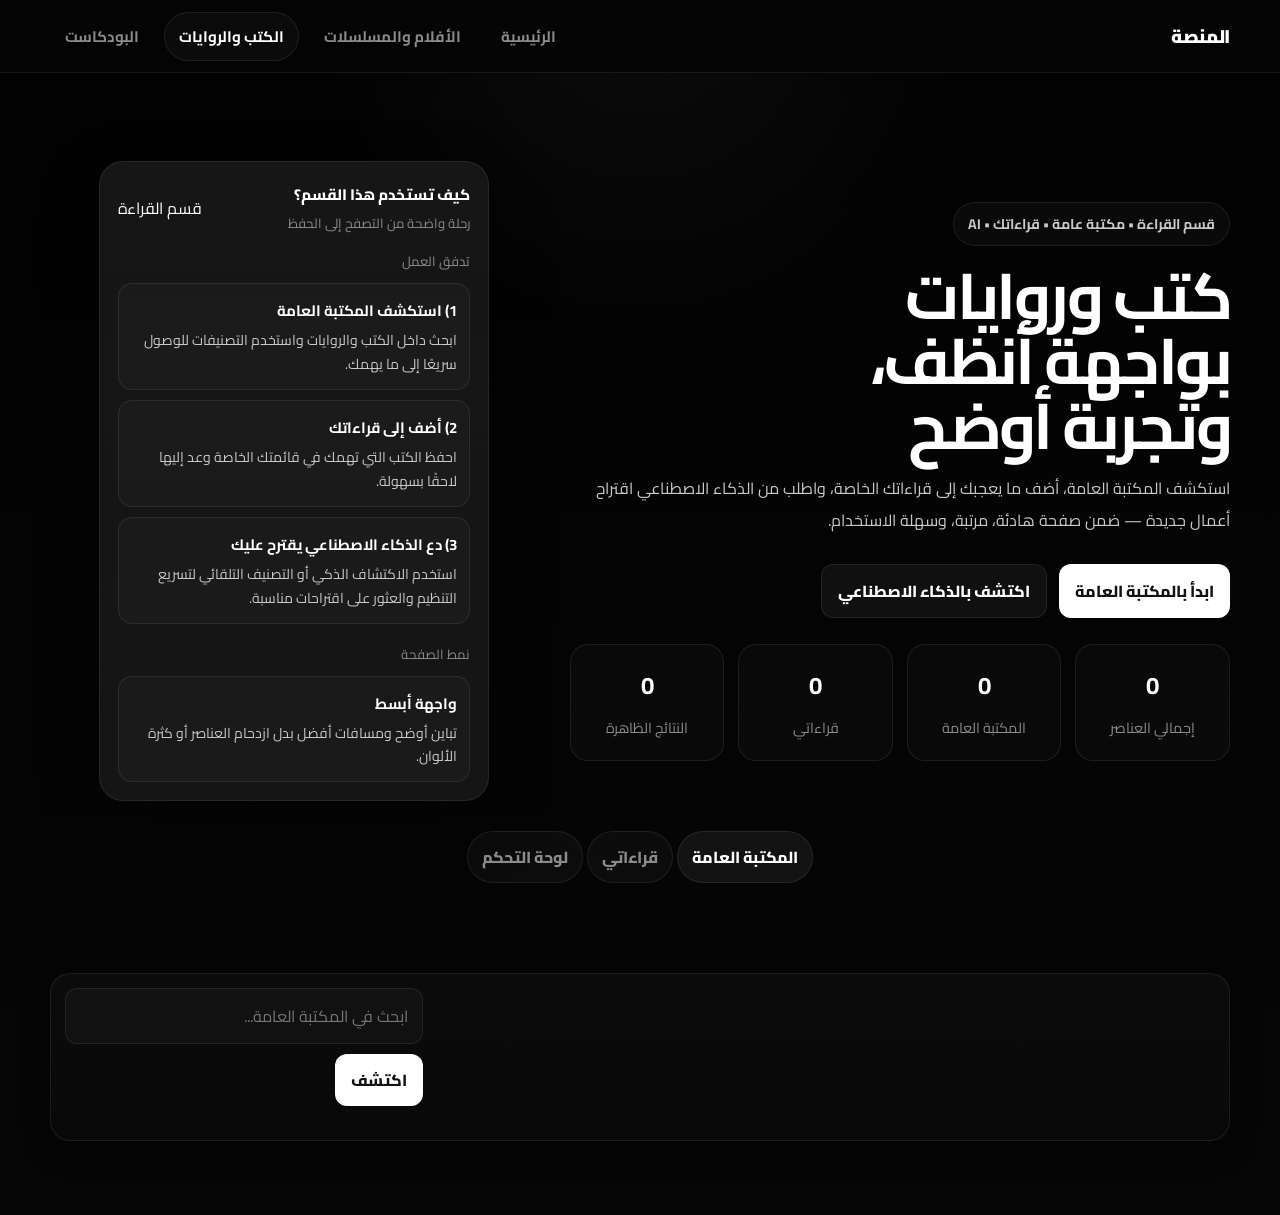
==== books.html @ 17400b4b "Update print statement from 'Hello' to 'Goodbye'" ====
<!DOCTYPE html>
<html lang="ar" dir="rtl">
<head>
  <meta charset="UTF-8" />
  <meta name="viewport" content="width=device-width, initial-scale=1.0" />

  <link rel="preconnect" href="https://fonts.googleapis.com" />
  <link rel="preconnect" href="https://fonts.gstatic.com" crossorigin />
  <link
    href="https://fonts.googleapis.com/css2?family=Cairo:wght@300;400;600;700;800;900&family=Tajawal:wght@300;400;500;700;800&display=swap"
    rel="stylesheet"
  />
  <link rel="stylesheet" href="assets/css/style.css" />

  <title>الكتب والروايات | المنصة</title>

  <style>
    .page-hero {
      padding-bottom: 34px;
    }

    .page-hero .preview-panel {
      min-height: 500px;
    }

    .preview-section-title {
      font-size: 0.82rem;
      color: var(--text-3);
      margin-bottom: 10px;
    }

    .preview-list {
      display: grid;
      gap: 10px;
    }

    .preview-item {
      border: 1px solid var(--border);
      border-radius: 14px;
      background: rgba(255,255,255,0.025);
      padding: 12px;
    }

    .preview-item strong {
      display: block;
      font-size: 0.94rem;
      margin-bottom: 4px;
    }

    .preview-item p {
      margin: 0;
      color: var(--text-2);
      line-height: 1.7;
      font-size: 0.88rem;
    }

    .tabs-wrap {
      display: flex;
      justify-content: center;
      margin-top: 30px;
    }

    .section-block {
      display: none;
    }

    .section-block.active {
      display: block;
    }

    .toolbar-shell {
      position: sticky;
      top: 86px;
      z-index: 40;
      margin-bottom: 18px;
    }

    .toolbar-card {
      padding: 14px;
    }

    .search-box {
      min-width: 260px;
      max-width: 360px;
    }

    .media-grid {
      display: grid;
      grid-template-columns: repeat(auto-fit, minmax(280px, 1fr));
      gap: 18px;
    }

    .book-card {
      border: 1px solid var(--border);
      border-radius: 22px;
      overflow: hidden;
      background: linear-gradient(180deg, rgba(255,255,255,.03), rgba(255,255,255,.015));
      box-shadow: var(--shadow-md);
      transition: 0.18s ease;
    }

    .book-card:hover {
      transform: translateY(-2px);
      border-color: rgba(255,255,255,0.12);
    }

    .book-cover {
      height: 260px;
      background: linear-gradient(180deg, #101010 0%, #181818 100%);
      position: relative;
      overflow: hidden;
    }

    .book-cover img {
      width: 100%;
      height: 100%;
      object-fit: cover;
      display: block;
    }

    .book-cover-fallback {
      position: absolute;
      inset: 0;
      display: none;
      align-items: center;
      justify-content: center;
      font-size: 2.8rem;
      color: var(--text-3);
      background:
        radial-gradient(circle at 30% 20%, rgba(255,255,255,0.06), transparent 24%),
        linear-gradient(180deg, #101010 0%, #151515 100%);
    }

    .book-body {
      padding: 16px;
    }

    .book-title {
      font-size: 1.08rem;
      font-weight: 800;
      margin-bottom: 6px;
      line-height: 1.45;
    }

    .book-author {
      color: var(--text-2);
      font-size: 0.92rem;
      margin-bottom: 8px;
    }

    .book-sub {
      color: var(--text-3);
      font-size: 0.9rem;
      margin-bottom: 10px;
      line-height: 1.8;
    }

    .book-desc {
      color: var(--text-2);
      line-height: 1.85;
      font-size: 0.94rem;
      min-height: 80px;
    }

    .score-row {
      margin-top: 12px;
    }

    .score-bar {
      height: 6px;
      border-radius: 999px;
      background: rgba(255,255,255,0.06);
      overflow: hidden;
    }

    .score-bar > span {
      display: block;
      height: 100%;
      background: linear-gradient(90deg, #bcbcbc, #ffffff);
    }

    .card-actions {
      display: flex;
      gap: 8px;
      flex-wrap: wrap;
      margin-top: 14px;
    }

    .small-btn {
      border: 1px solid var(--border);
      background: rgba(255,255,255,0.03);
      color: var(--text);
      border-radius: 10px;
      padding: 8px 10px;
      font: inherit;
      font-size: 0.9rem;
      cursor: pointer;
      transition: 0.16s ease;
    }

    .small-btn:hover {
      transform: translateY(-1px);
      background: rgba(255,255,255,0.05);
    }

    .small-btn.primary {
      background: #ffffff;
      color: #111111;
      border: none;
    }

    .small-btn.danger {
      color: #ffd1d1;
      background: rgba(255,255,255,0.03);
    }

    .stats-grid {
      display: grid;
      grid-template-columns: repeat(auto-fit, minmax(150px, 1fr));
      gap: 14px;
      margin-top: 26px;
    }

    .stats-box {
      border: 1px solid var(--border);
      border-radius: 18px;
      background: rgba(255,255,255,0.025);
      padding: 18px;
      text-align: center;
    }

    .stats-box strong {
      display: block;
      font-size: 1.5rem;
      margin-bottom: 4px;
    }

    .stats-box span {
      color: var(--text-3);
      font-size: 0.9rem;
    }

    .dashboard-grid {
      display: grid;
      gap: 18px;
    }

    .dashboard-top {
      display: flex;
      align-items: center;
      justify-content: space-between;
      gap: 14px;
      flex-wrap: wrap;
    }

    .mini-stats {
      display: flex;
      gap: 10px;
      flex-wrap: wrap;
    }

    .mini-stat {
      padding: 10px 12px;
      border: 1px solid var(--border);
      border-radius: 12px;
      background: rgba(255,255,255,0.025);
      color: var(--text-2);
      font-size: 0.9rem;
    }

    .mini-stat strong {
      color: var(--text);
    }

    .pw-panel {
      max-width: 460px;
      margin-inline: auto;
    }

    .table-wrap {
      overflow: auto;
    }

    .data-table {
      width: 100%;
      border-collapse: collapse;
    }

    .data-table th,
    .data-table td {
      border-bottom: 1px solid var(--border);
      padding: 12px 10px;
      text-align: right;
      vertical-align: top;
    }

    .data-table th {
      color: var(--text-3);
      font-size: 0.92rem;
      font-weight: 700;
    }

    .data-table td {
      color: var(--text);
      font-size: 0.95rem;
    }

    .helper-note {
      color: var(--text-3);
      font-size: 0.92rem;
    }

    .empty-state {
      padding: 32px;
      border: 1px dashed var(--border);
      border-radius: 20px;
      text-align: center;
      color: var(--text-3);
      background: rgba(255,255,255,0.02);
    }

    .modal-backdrop {
      position: fixed;
      inset: 0;
      display: none;
      align-items: center;
      justify-content: center;
      padding: 18px;
      background: rgba(0,0,0,0.72);
      z-index: 2000;
    }

    .modal-backdrop.open {
      display: flex;
    }

    .modal {
      width: min(860px, 100%);
      max-height: calc(100vh - 36px);
      overflow: auto;
      border: 1px solid var(--border);
      border-radius: 24px;
      background: #0b0b0b;
      box-shadow: var(--shadow-lg);
    }

    .modal-head,
    .modal-foot {
      padding: 18px;
      border-bottom: 1px solid var(--border);
      display: flex;
      align-items: center;
      justify-content: space-between;
      gap: 12px;
    }

    .modal-foot {
      border-top: 1px solid var(--border);
      border-bottom: none;
      justify-content: flex-end;
    }

    .modal-body {
      padding: 18px;
    }

    .close-btn {
      border: none;
      background: transparent;
      color: var(--text-2);
      font-size: 1.2rem;
      cursor: pointer;
    }

    .form-grid-2 {
      display: grid;
      grid-template-columns: 1fr 1fr;
      gap: 12px;
    }

    .discover-results {
      display: grid;
      gap: 12px;
      margin-top: 18px;
    }

    .discover-card {
      border: 1px solid var(--border);
      border-radius: 18px;
      padding: 14px;
      background: rgba(255,255,255,0.025);
    }

    @media (max-width: 980px) {
      .page-hero .preview-panel {
        min-height: auto;
      }
    }

    @media (max-width: 760px) {
      .toolbar-shell {
        position: static;
      }

      .search-box {
        min-width: 100%;
        max-width: none;
      }

      .form-grid-2 {
        grid-template-columns: 1fr;
      }
    }
  </style>
</head>
<body class="page-shell">
  <header class="nav">
    <div class="container nav-inner">
      <a class="brand" href="index.html">المنصة</a>

      <nav class="nav-links">
        <a class="nav-link" href="index.html">الرئيسية</a>
        <a class="nav-link" href="movies.html">الأفلام والمسلسلات</a>
        <a class="nav-link active" href="books.html">الكتب والروايات</a>
        <a class="nav-link" href="podcasts.html">البودكاست</a>
      </nav>
    </div>
  </header>

  <main>
    <!-- HERO -->
    <section class="hero page-hero container">
      <div class="hero-grid">
        <div class="hero-copy">
          <span class="hero-badge">قسم القراءة • مكتبة عامة • قراءاتك • AI</span>
          <h1>كتب وروايات<br />بواجهة أنظف،<br />وتجربة أوضح</h1>
          <p>
            استكشف المكتبة العامة، أضف ما يعجبك إلى قراءاتك الخاصة، واطلب من الذكاء الاصطناعي
            اقتراح أعمال جديدة — ضمن صفحة هادئة، مرتبة، وسهلة الاستخدام.
          </p>

          <div class="hero-actions">
            <button class="btn btn-primary" id="hero-go-public" type="button">ابدأ بالمكتبة العامة</button>
            <button class="btn btn-secondary" id="hero-open-discover" type="button">اكتشف بالذكاء الاصطناعي</button>
          </div>

          <div class="stats-grid">
            <div class="stats-box">
              <strong id="stat-total">0</strong>
              <span>إجمالي العناصر</span>
            </div>
            <div class="stats-box">
              <strong id="stat-public">0</strong>
              <span>المكتبة العامة</span>
            </div>
            <div class="stats-box">
              <strong id="stat-private">0</strong>
              <span>قراءاتي</span>
            </div>
            <div class="stats-box">
              <strong id="stat-visible">0</strong>
              <span>النتائج الظاهرة</span>
            </div>
          </div>
        </div>

        <div class="hero-side">
          <div class="preview-panel">
            <div class="preview-top">
              <div>
                <div class="preview-title">كيف تستخدم هذا القسم؟</div>
                <div class="preview-sub">رحلة واضحة من التصفح إلى الحفظ</div>
              </div>
              <span class="preview-tag">قسم القراءة</span>
            </div>

            <div class="preview-section-title">تدفق العمل</div>
            <div class="preview-list">
              <div class="preview-item">
                <strong>1) استكشف المكتبة العامة</strong>
                <p>ابحث داخل الكتب والروايات واستخدم التصنيفات للوصول سريعًا إلى ما يهمك.</p>
              </div>

              <div class="preview-item">
                <strong>2) أضف إلى قراءاتك</strong>
                <p>احفظ الكتب التي تهمك في قائمتك الخاصة وعد إليها لاحقًا بسهولة.</p>
              </div>

              <div class="preview-item">
                <strong>3) دع الذكاء الاصطناعي يقترح عليك</strong>
                <p>استخدم الاكتشاف الذكي أو التصنيف التلقائي لتسريع التنظيم والعثور على اقتراحات مناسبة.</p>
              </div>
            </div>

            <div class="preview-section-title" style="margin-top:18px;">نمط الصفحة</div>
            <div class="preview-list">
              <div class="preview-item">
                <strong>واجهة أبسط</strong>
                <p>تباين أوضح ومسافات أفضل بدل ازدحام العناصر أو كثرة الألوان.</p>
              </div>
            </div>
          </div>
        </div>
      </div>

      <div class="tabs-wrap">
        <div class="tabs">
          <button class="tab-btn active" data-view="public">المكتبة العامة</button>
          <button class="tab-btn" data-view="private">قراءاتي</button>
          <button class="tab-btn" data-view="dashboard">لوحة التحكم</button>
        </div>
      </div>
    </section>

    <!-- PUBLIC -->
    <section id="view-public" class="section-block active section-sm container">
      <div class="toolbar-shell">
        <div class="panel toolbar-card">
          <div class="toolbar">
            <div class="toolbar-group filters" id="public-filters"></div>

            <div class="toolbar-group">
              <input id="public-search" class="input search-box" placeholder="ابحث في المكتبة العامة..." />
              <button id="public-discover-btn" class="btn btn-primary" type="button">اكتشف</button>
            </div>
          </div>
        </div>
      </div>

      <div id="public-grid" class="media-grid"></div>
      <div id="public-empty" class="empty-state" style="display:none;">
        لا توجد نتائج مطابقة في المكتبة العامة.
      </div>
    </section>

    <!-- PRIVATE -->
    <section id="view-private" class="section-block section-sm container">
      <div class="toolbar-shell">
        <div class="panel toolbar-card">
          <div class="toolbar">
            <div class="toolbar-group filters" id="private-filters"></div>

            <div class="toolbar-group">
              <input id="private-search" class="input search-box" placeholder="ابحث في قراءاتي..." />
              <button id="private-add-btn" class="btn btn-ghost" type="button">إضافة يدويًا</button>
              <button id="private-discover-btn" class="btn btn-primary" type="button">اكتشف</button>
            </div>
          </div>
        </div>
      </div>

      <div id="private-grid" class="media-grid"></div>
      <div id="private-empty" class="empty-state" style="display:none;">
        لا توجد عناصر في قراءاتك الخاصة بعد.
      </div>
    </section>

    <!-- DASHBOARD -->
    <section id="view-dashboard" class="section-block section-sm container">
      <div id="dashboard-locked" class="panel pw-panel" style="padding:20px;">
        <div class="section-head" style="margin-bottom:12px;">
          <h2>لوحة التحكم</h2>
          <p>أدخل كلمة المرور للوصول إلى إدارة المكتبة العامة وإعدادات التخزين السحابي.</p>
        </div>

        <div class="form-grid-2">
          <input id="dashboard-password" class="input" type="password" placeholder="كلمة المرور" />
          <button id="unlock-dashboard-btn" class="btn btn-primary" type="button">دخول</button>
        </div>
      </div>

      <div id="dashboard-content" style="display:none;">
        <div class="dashboard-grid">
          <div class="dashboard-top">
            <div class="mini-stats" id="dashboard-stats"></div>

            <div class="toolbar-group">
              <button id="dashboard-add-btn" class="btn btn-primary" type="button">إضافة كتاب</button>
              <button id="dashboard-discover-btn" class="btn btn-secondary" type="button">اكتشف بالذكاء الاصطناعي</button>
            </div>
          </div>

          <div class="panel" style="padding:20px;">
            <div class="section-head" style="margin-bottom:14px;">
              <h2 style="font-size:1.25rem;">إعدادات Supabase</h2>
              <p>يمكنك تفعيل الحفظ السحابي للمكتبة العامة ولقراءاتك الخاصة من هنا.</p>
            </div>

            <form id="supabase-form">
              <div class="form-grid-2">
                <div>
                  <div class="field-label">Project URL</div>
                  <input id="supa-url" class="input" placeholder="https://xxxx.supabase.co" />
                </div>
                <div>
                  <div class="field-label">Anon Key</div>
                  <input id="supa-key" class="input" placeholder="eyJhbGci..." />
                </div>
              </div>

              <div class="hero-actions" style="justify-content:flex-start; margin-top:16px;">
                <button class="btn btn-primary" type="submit">حفظ الإعدادات</button>
              </div>
            </form>

            <div class="badge-row" style="margin-top:16px;">
              <span class="badge">dbTable: <span id="page-db-table">—</span></span>
              <span class="badge">userTable: <span id="page-user-table">—</span></span>
              <span class="badge">نوع المحتوى: <span id="page-content-type">—</span></span>
              <span class="badge">Cloudflare: <span id="page-worker-url">—</span></span>
              <span class="badge">Supabase: <span id="page-supa-status">—</span></span>
            </div>
          </div>

          <div class="panel table-wrap" style="padding:20px;">
            <table class="data-table">
              <thead>
                <tr>
                  <th>#</th>
                  <th>العنوان</th>
                  <th>المؤلف</th>
                  <th>السنة</th>
                  <th>التصنيف</th>
                  <th>التقييم</th>
                  <th>إجراءات</th>
                </tr>
              </thead>
              <tbody id="dashboard-tbody"></tbody>
            </table>
          </div>
        </div>
      </div>
    </section>
  </main>

  <!-- FORM MODAL -->
  <div id="item-modal-backdrop" class="modal-backdrop">
    <div class="modal">
      <div class="modal-head">
        <div>
          <strong id="item-modal-title">إضافة كتاب</strong>
          <div class="helper-note" id="item-modal-subtitle">المكتبة العامة</div>
        </div>
        <button class="close-btn" data-close="item-modal-backdrop">✕</button>
      </div>

      <div class="modal-body">
        <div class="panel" style="padding:14px; margin-bottom:14px;">
          <div style="display:flex; align-items:center; justify-content:space-between; gap:10px; flex-wrap:wrap;">
            <div>
              <strong>تصنيف تلقائي</strong>
              <div class="helper-note">بعد كتابة العنوان والوصف، يمكن للذكاء الاصطناعي مساعدتك في اختيار التصنيف المناسب.</div>
            </div>
            <button id="classify-btn" class="btn btn-secondary" type="button">تصنيف الآن</button>
          </div>
        </div>

        <input type="hidden" id="form-mode" />
        <input type="hidden" id="form-target" />
        <input type="hidden" id="form-id" />

        <div class="form-grid-2">
          <div>
            <div class="field-label">العنوان *</div>
            <input id="f-title" class="input" placeholder="مثال: 1984" />
          </div>
          <div>
            <div class="field-label">المؤلف</div>
            <input id="f-author" class="input" placeholder="مثال: George Orwell" />
          </div>
        </div>

        <div class="form-grid-2" style="margin-top:12px;">
          <div>
            <div class="field-label">السنة</div>
            <input id="f-year" class="input" placeholder="1949" />
          </div>
          <div>
            <div class="field-label">عدد الصفحات</div>
            <input id="f-pages" class="input" placeholder="328 صفحة" />
          </div>
        </div>

        <div class="form-grid-2" style="margin-top:12px;">
          <div>
            <div class="field-label">الحالة</div>
            <select id="f-status" class="select input">
              <option value="complete">قرأته</option>
              <option value="ongoing">أقرأه الآن</option>
              <option value="cancelled">توقفت</option>
            </select>
          </div>
          <div>
            <div class="field-label">التصنيف</div>
            <select id="f-filter" class="select input"></select>
          </div>
        </div>

        <div style="margin-top:12px;">
          <div class="field-label">الوصف</div>
          <textarea id="f-desc" class="textarea" placeholder="اكتب وصفًا مختصرًا..."></textarea>
        </div>

        <div class="form-grid-2" style="margin-top:12px;">
          <div>
            <div class="field-label">التاغات (مفصولة بفواصل)</div>
            <input id="f-tags" class="input" placeholder="ديستوبيا، سياسة، مستقبل" />
          </div>
          <div>
            <div class="field-label">الأجواء</div>
            <input id="f-vibes" class="input" placeholder="مظلم، فلسفي، عميق" />
          </div>
        </div>

        <div class="form-grid-2" style="margin-top:12px;">
          <div>
            <div class="field-label">التقييم (0–100)</div>
            <input id="f-bar" class="input" type="number" min="0" max="100" value="80" />
          </div>
          <div>
            <div class="field-label">صورة الغلاف (اختياري)</div>
            <input id="f-poster" class="input" placeholder="سيتم جلبها تلقائيًا إن أمكن" />
          </div>
        </div>
      </div>

      <div class="modal-foot">
        <button class="btn btn-ghost" data-close="item-modal-backdrop" type="button">إلغاء</button>
        <button id="save-item-btn" class="btn btn-primary" type="button">حفظ</button>
      </div>
    </div>
  </div>

  <!-- DISCOVER MODAL -->
  <div id="discover-modal-backdrop" class="modal-backdrop">
    <div class="modal">
      <div class="modal-head">
        <div>
          <strong>اكتشف بالذكاء الاصطناعي</strong>
          <div class="helper-note" id="discover-target-label">سيتم الإضافة إلى المكتبة العامة</div>
        </div>
        <button class="close-btn" data-close="discover-modal-backdrop">✕</button>
      </div>

      <div class="modal-body">
        <input type="hidden" id="discover-target" value="public" />

        <div class="form-grid-2">
          <div>
            <div class="field-label">النوع</div>
            <select id="d-kind" class="select input">
              <option value="روايات وكتب">روايات وكتب</option>
              <option value="روايات فقط">روايات فقط</option>
              <option value="كتب فكرية فقط">كتب فكرية فقط</option>
            </select>
          </div>
          <div>
            <div class="field-label">الفترة</div>
            <select id="d-era" class="select input">
              <option value="حديثة نسبيًا">حديثة نسبيًا</option>
              <option value="كلاسيكية">كلاسيكية</option>
              <option value="مختلطة">مختلطة</option>
            </select>
          </div>
        </div>

        <div class="form-grid-2" style="margin-top:12px;">
          <div>
            <div class="field-label">الموضوع</div>
            <select id="d-topic" class="select input">
              <option value="خيال علمي">خيال علمي</option>
              <option value="غموض وجريمة">غموض وجريمة</option>
              <option value="رعب نفسي">رعب نفسي</option>
              <option value="ديستوبيا">ديستوبيا</option>
              <option value="تاريخي">تاريخي</option>
              <option value="فلسفي">فلسفي</option>
            </select>
          </div>
          <div>
            <div class="field-label">الطول</div>
            <select id="d-length" class="select input">
              <option value="قصير">قصير</option>
              <option value="متوسط">متوسط</option>
              <option value="طويل">طويل</option>
            </select>
          </div>
        </div>

        <div style="margin-top:12px;">
          <div class="field-label">تفضيلات إضافية</div>
          <textarea id="d-notes" class="textarea" placeholder="مثال: أريد شيئًا مثل 1984 لكن أقصر، أو رواية فلسفية مظلمة..."></textarea>
        </div>

        <div class="hero-actions" style="justify-content:flex-start; margin-top:16px;">
          <button id="run-discover-btn" class="btn btn-primary" type="button">ابحث الآن</button>
        </div>

        <div id="discover-results" class="discover-results"></div>
      </div>
    </div>
  </div>

  <div id="toast"></div>

  <script src="assets/js/config.js"></script>
  <script src="assets/js/common.js"></script>

  <script>
    const {
      toast,
      storageGet,
      storageSet,
      ensureUserId,
      getPageConfig,
      getSupabaseConfig,
      saveSupabaseConfig,
      dbFetch,
      dbInsert,
      dbUpdate,
      dbDelete,
      callAI,
      parseAIJson
    } = window.AppCommon;

    const PAGE_KEY = "books";
    const PAGE = getPageConfig(PAGE_KEY);
    const FILTERS = PAGE.filters;
    const FILTER_KEYS = Object.keys(FILTERS);

    const state = {
      currentView: "public",
      dashboardUnlocked: false,
      publicItems: [],
      privateItems: [],
      publicFilter: "all",
      privateFilter: "all",
      publicQuery: "",
      privateQuery: ""
    };

    const DEFAULT_PUBLIC = [
      {
        id: "1",
        title: "1984",
        author: "George Orwell",
        year: "1949",
        pages: "328 صفحة",
        status: "complete",
        filter: "fiction",
        type: "fiction",
        desc: "رواية ديستوبية كلاسيكية عن المراقبة والسيطرة الفكرية والمجتمع الشمولي.",
        tags: ["ديستوبيا", "سياسة", "رقابة"],
        vibes: "مظلم وفلسفي",
        bar: 98,
        badge_extra: "",
        poster: ""
      },
      {
        id: "2",
        title: "Dune",
        author: "Frank Herbert",
        year: "1965",
        pages: "412 صفحة",
        status: "complete",
        filter: "sci",
        type: "sci",
        desc: "ملحمة خيال علمي عن السياسة والدين والسلطة والصراع على مورد نادر في عالم صحراوي.",
        tags: ["خيال علمي", "سياسة", "ملحمي"],
        vibes: "واسع وعميق",
        bar: 96,
        badge_extra: "",
        poster: ""
      },
      {
        id: "3",
        title: "The Name of the Rose",
        author: "Umberto Eco",
        year: "1980",
        pages: "512 صفحة",
        status: "complete",
        filter: "mystery",
        type: "mystery",
        desc: "رواية غموض تاريخية تدور في دير مع سلسلة جرائم وأسرار فكرية معقدة.",
        tags: ["غموض", "تاريخي", "جريمة"],
        vibes: "غامض وثقيل",
        bar: 93,
        badge_extra: "",
        poster: ""
      }
    ];

    function setPageMeta() {
      const supa = getSupabaseConfig();

      const dbTable = document.getElementById("page-db-table");
      const userTable = document.getElementById("page-user-table");
      const contentType = document.getElementById("page-content-type");
      const workerUrl = document.getElementById("page-worker-url");
      const supaStatus = document.getElementById("page-supa-status");

      if (dbTable) dbTable.textContent = PAGE.dbTable;
      if (userTable) userTable.textContent = PAGE.userTable;
      if (contentType) contentType.textContent = PAGE.contentType;
      if (workerUrl) workerUrl.textContent = window.APP_CONFIG.WORKER_URL || "—";
      if (supaStatus) supaStatus.textContent = supa.connected ? "متصل" : "غير مهيأ";
    }

    function normalizeItem(item, target = "public") {
      const out = { ...item };

      out.id = String(out.id || Date.now());
      out.title = out.title || "بدون عنوان";
      out.author = out.author || "";
      out.year = out.year || "";
      out.pages = out.pages || "";
      out.status = out.status || "complete";
      out.filter = FILTER_KEYS.includes(out.filter) ? out.filter : "fiction";
      out.type = out.type || out.filter;
      out.desc = out.desc || out.desc_ar || "";
      out.tags = Array.isArray(out.tags)
        ? out.tags
        : (typeof out.tags === "string"
            ? out.tags.split(/[,،]/).map(s => s.trim()).filter(Boolean)
            : []);
      out.vibes = out.vibes || "";
      out.bar = Math.max(0, Math.min(100, parseInt(out.bar || 75, 10)));
      out.badge_extra = out.badge_extra || "";
      out.poster = out.poster || "";

      if (target === "private") {
        out.user_id = out.user_id || ensureUserId();
      }

      return out;
    }

    function loadLocalPublic() {
      const raw = storageGet(PAGE.localKey, "");
      if (!raw) return DEFAULT_PUBLIC.slice();
      try {
        return JSON.parse(raw);
      } catch {
        return DEFAULT_PUBLIC.slice();
      }
    }

    function saveLocalPublic() {
      storageSet(PAGE.localKey, JSON.stringify(state.publicItems));
    }

    function loadLocalPrivate() {
      const raw = storageGet(PAGE.myLocalKey, "");
      if (!raw) return [];
      try {
        return JSON.parse(raw);
      } catch {
        return [];
      }
    }

    function saveLocalPrivate() {
      storageSet(PAGE.myLocalKey, JSON.stringify(state.privateItems));
    }

    async function loadData() {
      const supa = getSupabaseConfig();

      state.publicItems = loadLocalPublic().map(item => normalizeItem(item, "public"));
      state.privateItems = loadLocalPrivate().map(item => normalizeItem(item, "private"));

      if (supa.connected) {
        try {
          const publicRows = await dbFetch(PAGE.dbTable, "select=*");
          if (Array.isArray(publicRows)) {
            state.publicItems = publicRows.map(item => normalizeItem(item, "public"));
            saveLocalPublic();
          }
        } catch (e) {
          toast("ℹ️ تعذر تحميل المكتبة العامة من Supabase — تم استخدام النسخة المحلية");
        }

        try {
          const userId = ensureUserId();
          const privateRows = await dbFetch(
            PAGE.userTable,
            `select=*&user_id=eq.${encodeURIComponent(userId)}`
          );
          if (Array.isArray(privateRows)) {
            state.privateItems = privateRows.map(item => normalizeItem(item, "private"));
            saveLocalPrivate();
          }
        } catch (e) {
          toast("ℹ️ تعذر تحميل قراءاتك الخاصة من Supabase — تم استخدام النسخة المحلية");
        }
      }
    }

    function statusLabel(status) {
      return ({
        complete: "قرأته",
        ongoing: "أقرأه الآن",
        cancelled: "توقفت"
      }[status] || status || "—");
    }

    function buildFilterButtons(containerId, activeKey, onChange) {
      const container = document.getElementById(containerId);
      container.innerHTML = "";

      Object.entries(FILTERS).forEach(([key, label]) => {
        const btn = document.createElement("button");
        btn.type = "button";
        btn.className = "filter-btn" + (key === activeKey ? " active" : "");
        btn.textContent = label;
        btn.addEventListener("click", () => onChange(key));
        container.appendChild(btn);
      });
    }

    function textMatches(item, query) {
      const q = (query || "").trim().toLowerCase();
      if (!q) return true;

      const text = [
        item.title,
        item.author,
        item.year,
        item.pages,
        item.desc,
        item.vibes,
        ...(item.tags || [])
      ].join(" ").toLowerCase();

      return text.includes(q);
    }

    function getFilteredItems(target) {
      const items = target === "public" ? state.publicItems : state.privateItems;
      const filterKey = target === "public" ? state.publicFilter : state.privateFilter;
      const query = target === "public" ? state.publicQuery : state.privateQuery;

      return items.filter(item => {
        const passFilter = filterKey === "all" || item.filter === filterKey;
        return passFilter && textMatches(item, query);
      });
    }

    function createCoverHtml(item) {
      if (item.poster) {
        return `
          <div class="book-cover">
            <img
              src="${item.poster}"
              alt="${item.title}"
              onerror="this.style.display='none'; this.nextElementSibling.style.display='flex';"
            />
            <div class="book-cover-fallback">📚</div>
          </div>
        `;
      }

      return `
        <div class="book-cover">
          <div class="book-cover-fallback" style="display:flex;">📚</div>
        </div>
      `;
    }

    function createCard(item, target) {
      const card = document.createElement("article");
      card.className = "book-card";

      const actions = [];

      if (target === "public") {
        actions.push(`<button class="small-btn primary" data-action="clone-private" data-id="${item.id}">أضف إلى قراءاتي</button>`);
      }

      if (target === "private") {
        actions.push(`<button class="small-btn" data-action="edit-private" data-id="${item.id}">تعديل</button>`);
        actions.push(`<button class="small-btn danger" data-action="delete-private" data-id="${item.id}">حذف</button>`);
      }

      card.innerHTML = `
        ${createCoverHtml(item)}
        <div class="book-body">
          <div class="book-title">${item.title}</div>
          ${item.author ? `<div class="book-author">✍️ ${item.author}</div>` : ""}
          <div class="book-sub">
            ${item.year || "—"}
            ${item.pages ? " • " + item.pages : ""}
            ${item.status ? " • " + statusLabel(item.status) : ""}
          </div>

          <div class="book-desc">${item.desc || "لا يوجد وصف بعد."}</div>

          <div class="tag-row" style="margin-top:12px;">
            <span class="tag">${FILTERS[item.filter] || item.filter}</span>
            ${(item.tags || []).slice(0, 3).map(tag => `<span class="tag">${tag}</span>`).join("")}
          </div>

          <div class="score-row">
            <div class="score-bar"><span style="width:${item.bar || 0}%"></span></div>
          </div>

          <div class="helper-note" style="margin-top:8px;">
            التقييم: ${item.bar || 0}% ${item.vibes ? "• " + item.vibes : ""}
          </div>

          <div class="card-actions">${actions.join("")}</div>
        </div>
      `;

      return card;
    }

    function renderPublic() {
      buildFilterButtons("public-filters", state.publicFilter, key => {
        state.publicFilter = key;
        renderPublic();
      });

      const items = getFilteredItems("public");
      const grid = document.getElementById("public-grid");
      const empty = document.getElementById("public-empty");

      grid.innerHTML = "";

      if (!items.length) {
        empty.style.display = "block";
      } else {
        empty.style.display = "none";
        items.forEach(item => grid.appendChild(createCard(item, "public")));
      }

      bindPublicCardActions();
      refreshStats(items.length);
    }

    function renderPrivate() {
      buildFilterButtons("private-filters", state.privateFilter, key => {
        state.privateFilter = key;
        renderPrivate();
      });

      const items = getFilteredItems("private");
      const grid = document.getElementById("private-grid");
      const empty = document.getElementById("private-empty");

      grid.innerHTML = "";

      if (!items.length) {
        empty.style.display = "block";
      } else {
        empty.style.display = "none";
        items.forEach(item => grid.appendChild(createCard(item, "private")));
      }

      bindPrivateCardActions();
      refreshStats(items.length);
    }

    function renderDashboard() {
      const statsWrap = document.getElementById("dashboard-stats");
      const tbody = document.getElementById("dashboard-tbody");

      const counts = {};
      state.publicItems.forEach(item => {
        counts[item.filter] = (counts[item.filter] || 0) + 1;
      });

      statsWrap.innerHTML = [
        `<div class="mini-stat"><strong>${state.publicItems.length}</strong> إجمالي</div>`,
        ...Object.entries(FILTERS)
          .filter(([key]) => key !== "all")
          .map(([key, label]) => `<div class="mini-stat"><strong>${counts[key] || 0}</strong> ${label}</div>`)
      ].join("");

      if (!state.publicItems.length) {
        tbody.innerHTML = `<tr><td colspan="7" class="muted">لا توجد عناصر بعد.</td></tr>`;
        return;
      }

      tbody.innerHTML = state.publicItems.map((item, index) => `
        <tr>
          <td>${index + 1}</td>
          <td>
            <strong>${item.title}</strong>
            <div class="muted">${item.desc ? item.desc.slice(0, 70) : "—"}</div>
          </td>
          <td>${item.author || "—"}</td>
          <td>${item.year || "—"}</td>
          <td>${FILTERS[item.filter] || item.filter}</td>
          <td>${item.bar || 0}%</td>
          <td>
            <div class="card-actions">
              <button class="small-btn" data-action="edit-public" data-id="${item.id}">تعديل</button>
              <button class="small-btn danger" data-action="delete-public" data-id="${item.id}">حذف</button>
            </div>
          </td>
        </tr>
      `).join("");

      tbody.querySelectorAll('[data-action="edit-public"]').forEach(btn => {
        btn.addEventListener("click", () => openItemModal("edit", "public", btn.dataset.id));
      });

      tbody.querySelectorAll('[data-action="delete-public"]').forEach(btn => {
        btn.addEventListener("click", () => deleteItem("public", btn.dataset.id));
      });
    }

    function refreshStats(visibleCount) {
      document.getElementById("stat-total").textContent = state.publicItems.length + state.privateItems.length;
      document.getElementById("stat-public").textContent = state.publicItems.length;
      document.getElementById("stat-private").textContent = state.privateItems.length;
      document.getElementById("stat-visible").textContent = visibleCount;
    }

    function switchView(view) {
      state.currentView = view;

      document.querySelectorAll(".tab-btn").forEach(btn => {
        btn.classList.toggle("active", btn.dataset.view === view);
      });

      document.querySelectorAll(".section-block").forEach(section => {
        section.classList.remove("active");
      });

      document.getElementById(`view-${view}`).classList.add("active");

      if (view === "public") renderPublic();
      if (view === "private") renderPrivate();
      if (view === "dashboard" && state.dashboardUnlocked) renderDashboard();
      if (view === "dashboard" && !state.dashboardUnlocked) refreshStats(state.publicItems.length);
    }

    function bindPublicCardActions() {
      document.querySelectorAll('[data-action="clone-private"]').forEach(btn => {
        btn.addEventListener("click", () => {
          const item = state.publicItems.find(x => String(x.id) === String(btn.dataset.id));
          if (!item) return;

          addToPrivate({
            ...item,
            id: String(Date.now()) + Math.random().toString(36).slice(2)
          });
        });
      });
    }

    function bindPrivateCardActions() {
      document.querySelectorAll('[data-action="edit-private"]').forEach(btn => {
        btn.addEventListener("click", () => openItemModal("edit", "private", btn.dataset.id));
      });

      document.querySelectorAll('[data-action="delete-private"]').forEach(btn => {
        btn.addEventListener("click", () => deleteItem("private", btn.dataset.id));
      });
    }

    function openModal(id) {
      document.getElementById(id).classList.add("open");
    }

    function closeModal(id) {
      document.getElementById(id).classList.remove("open");
    }

    function fillFilterSelect() {
      const select = document.getElementById("f-filter");
      select.innerHTML = Object.entries(FILTERS)
        .filter(([key]) => key !== "all")
        .map(([key, label]) => `<option value="${key}">${label}</option>`)
        .join("");
    }

    function setFormValues(item) {
      document.getElementById("form-id").value = item?.id || "";
      document.getElementById("f-title").value = item?.title || "";
      document.getElementById("f-author").value = item?.author || "";
      document.getElementById("f-year").value = item?.year || "";
      document.getElementById("f-pages").value = item?.pages || "";
      document.getElementById("f-status").value = item?.status || "complete";
      document.getElementById("f-filter").value = item?.filter || "fiction";
      document.getElementById("f-desc").value = item?.desc || "";
      document.getElementById("f-tags").value = (item?.tags || []).join("، ");
      document.getElementById("f-vibes").value = item?.vibes || "";
      document.getElementById("f-bar").value = item?.bar || 80;
      document.getElementById("f-poster").value = item?.poster || "";
    }

    function getFormValues(target) {
      return normalizeItem({
        id: document.getElementById("form-id").value || String(Date.now()),
        title: document.getElementById("f-title").value.trim(),
        author: document.getElementById("f-author").value.trim(),
        year: document.getElementById("f-year").value.trim(),
        pages: document.getElementById("f-pages").value.trim(),
        status: document.getElementById("f-status").value,
        filter: document.getElementById("f-filter").value,
        type: document.getElementById("f-filter").value,
        desc: document.getElementById("f-desc").value.trim(),
        tags: document.getElementById("f-tags").value.split(/[,،]/).map(s => s.trim()).filter(Boolean),
        vibes: document.getElementById("f-vibes").value.trim(),
        bar: parseInt(document.getElementById("f-bar").value || "80", 10),
        poster: document.getElementById("f-poster").value.trim(),
        badge_extra: ""
      }, target);
    }

    function openItemModal(mode, target, id = "") {
      document.getElementById("form-mode").value = mode;
      document.getElementById("form-target").value = target;

      document.getElementById("item-modal-title").textContent =
        mode === "edit" ? "تعديل كتاب" : "إضافة كتاب";
      document.getElementById("item-modal-subtitle").textContent =
        target === "public" ? "المكتبة العامة" : "قراءاتي";

      fillFilterSelect();

      let item = null;
      if (mode === "edit") {
        item = (target === "public" ? state.publicItems : state.privateItems)
          .find(x => String(x.id) === String(id));
      }

      setFormValues(item);
      openModal("item-modal-backdrop");
    }

    async function fetchCover(title, author) {
      try {
        const q = encodeURIComponent(`${title} ${author || ""}`.trim());
        const res = await fetch(`https://openlibrary.org/search.json?q=${q}&limit=p");
    }

    async function upsertPublic(item, isEdit) {
      const index = state.publicItems.findIndex(x => String(x.id) === String(item.id));

      if (index >= 0) state.publicItems[index] = item;
      else state.publicItems.unshift(item);

      saveLocalPublic();

      const supa = getSupabaseConfig();
      if (supa.connected) {
        try {
          if (isEdit) {
            await dbUpdate(PAGE.dbTable, `id=eq.${encodeURIComponent(item.id)}`, item);
          } else {
            await dbInsert(PAGE.dbTable, item);
          }
        } catch (e) {
          toast("⚠️ تم الحفظ محليًا لكن Supabase أعاد خطأ: " + e.message);
        }
      }

      renderPublic();
      if (state.dashboardUnlocked) renderDashboard();
      toast("✅ تم حفظ الكتاب في المكتبة العامة");
    }

    async function addToPrivate(item) {
      item = normalizeItem(item, "private");
      state.privateItems.unshift(item);
      saveLocalPrivate();

      const supa = getSupabaseConfig();
      if (supa.connected) {
        try {
          await dbInsert(PAGE.userTable, item);
        } catch (e) {
          toast("⚠️ تم الحفظ محليًا لكن Supabase أعاد خطأ: " + e.message);
        }
      }

      renderPrivate();
      toast("✅ تمت الإضافة إلى قراءاتك الخاصة");
    }

    async function upsertPrivate(item, isEdit) {
      item.user_id = ensureUserId();

      const index = state.privateItems.findIndex(x => String(x.id) === String(item.id));

      if (index >= 0) state.privateItems[index] = item;
      else state.privateItems.unshift(item);

      saveLocalPrivate();

      const supa = getSupabaseConfig();
      if (supa.connected) {
        try {
          if (isEdit) {
            await dbUpdate(PAGE.userTable, `id=eq.${encodeURIComponent(item.id)}`, item);
          } else {
            await dbInsert(PAGE.userTable, item);
          }
        } catch (e) {
          toast("⚠️ تم الحفظ محليًا لكن Supabase أعاد خطأ: " + e.message);
        }
      }

      renderPrivate();
      toast("✅ تم حفظ الكتاب في قراءاتك");
    }

    async function deleteItem(target, id) {
      const ok = confirm("هل أنت متأكد من الحذف؟");
      if (!ok) return;

      if (target === "public") {
        state.publicItems = state.publicItems.filter(x => String(x.id) !== String(id));
        saveLocalPublic();

        const supa = getSupabaseConfig();
        if (supa.connected) {
          try {
            await dbDelete(PAGE.dbTable, `id=eq.${encodeURIComponent(id)}`);
          } catch (e) {
            toast("⚠️ حُذف محليًا لكن Supabase أعاد خطأ: " + e.message);
          }
        }

        renderPublic();
        if (state.dashboardUnlocked) renderDashboard();
      } else {
        state.privateItems = state.privateItems.filter(x => String(x.id) !== String(id));
        saveLocalPrivate();

        const supa = getSupabaseConfig();
        if (supa.connected) {
          try {
            await dbDelete(PAGE.userTable, `id=eq.${encodeURIComponent(id)}`);
          } catch (e) {
            toast("⚠️ حُذف محليًا لكن Supabase أعاد خطأ: " + e.message);
          }
        }

        renderPrivate();
      }

      toast("🗑️ تم الحذف");
    }

    async function classifyFormWithAI() {
      const title = document.getElementById("f-title").value.trim();
      const author = document.getElementById("f-author").value.trim();
      const desc = document.getElementById("f-desc").value.trim();

      if (!title && !desc) {
        toast("⚠️ اكتب عنوانًا أو وصفًا أولًا");
        return;
      }

      const prompt = `You are a book expert. Return ONLY valid JSON.
Title: ${title}
Author: ${author}
Description: ${desc}
Return exactly: {"filter":"fiction","tags":["t1","t2","t3"],"vibes":"mood","bar":80,"desc_ar":"short arabic description"}
Allowed filter values: sci, mystery, horror, history, philosophy, fiction`;

      try {
        toast("🤖 جارٍ التصنيف...");
        const raw = await callAI(prompt, "classify");
        const parsed = parseAIJson(raw, "object");

        if (!parsed) {
          throw new Error("تعذر قراءة نتيجة التصنيف");
        }

        if (parsed.filter && FILTER_KEYS.includes(parsed.filter)) {
          document.getElementById("f-filter").value = parsed.filter;
        }

        if (parsed.tags) {
          document.getElementById("f-tags").value = parsed.tags.join("، ");
        }

        if (parsed.vibes) {
          document.getElementById("f-vibes").value = parsed.vibes;
        }

        if (parsed.bar) {
          document.getElementById("f-bar").value = parsed.bar;
        }

        if (parsed.desc_ar && !document.getElementById("f-desc").value.trim()) {
          document.getElementById("f-desc").value = parsed.desc_ar;
        }

        toast("✅ تم التصنيف تلقائيًا");
      } catch (e) {
        toast("❌ " + e.message);
      }
    }

    function openDiscoverModal(target) {
      document.getElementById("discover-target").value = target;
      document.getElementById("discover-target-label").textContent =
        target === "public" ? "سيتم الإضافة إلى المكتبة العامة" : "سيتم الإضافة إلى قراءاتك الخاصة";

      document.getElementById("discover-results").innerHTML = "";
      openModal("discover-modal-backdrop");
    }

    async function runDiscover() {
      const target = document.getElementById("discover-target").value;
      const kind = document.getElementById("d-kind").value;
      const era = document.getElementById("d-era").value;
      const topic = document.getElementById("d-topic").value;
      const length = document.getElementById("d-length").value;
      const notes = document.getElementById("d-notes").value.trim();

      const prompt = `Recommend 6 ${kind} for Arabic audience style.
Topic: ${topic}.
Era: ${era}.
Length: ${length}.
Extra notes: ${notes || "none"}.
Return ONLY valid JSON array.
Each item must be:
{"title":"","author":"","year":"","pages":"","status":"complete","filter":"fiction","desc":"","tags":[""],"vibes":"","bar":80}`;

      const resultsWrap = document.getElementById("discover-results");
      resultsWrap.innerHTML = '<div class="empty-state">⏳ جارٍ البحث بالذكاء الاصطناعي...</div>';

      try {
        const raw = await callAI(prompt, "discover");
        const parsed = parseAIJson(raw, "array");

        if (!Array.isArray(parsed) || !parsed.length) {
          throw new Error("تعذر قراءة النتائج");
        }

        resultsWrap.innerHTML = "";

        for (const item of parsed.slice(0, 6)) {
          const normalized = normalizeItem(
            { ...item, id: String(Date.now()) + Math.random().toString(36).slice(2) },
            target
          );

          if (!normalized.poster) {
            normalized.poster = await fetchCover(normalized.title, normalized.author);
          }

          const card = document.createElement("div");
          card.className = "discover-card";
          card.innerHTML = `
            <strong>${normalized.title}</strong>
            ${normalized.author ? `<div class="helper-note" style="margin-top:6px;">✍️ ${normalized.author}</div>` : ""}
            <div class="helper-note" style="margin-top:6px;">
              ${normalized.year || "—"}
              ${normalized.pages ? " • " + normalized.pages : ""}
              • ${FILTERS[normalized.filter] || normalized.filter}
            </div>

            <p style="color:var(--text-2); line-height:1.8; margin-top:8px;">
              ${normalized.desc || "لا يوجد وصف."}
            </p>

            <div class="tag-row" style="margin-top:10px;">
              ${(normalized.tags || []).slice(0, 4).map(tag => `<span class="tag">${tag}</span>`).join("")}
            </div>

            <div class="card-actions">
              <button class="small-btn primary">أضف</button>
              <button class="small-btn">تجاهل</button>
            </div>
          `;

          const [addBtn, skipBtn] = card.querySelectorAll("button");

          addBtn.addEventListener("click", async () => {
            if (target === "public") {
              await upsertPublic(normalized, false);
            } else {
              await addToPrivate(normalized);
            }

            addBtn.disabled = true;
            addBtn.textContent = "تمت الإضافة";
          });

          skipBtn.addEventListener("click", () => card.remove());

          resultsWrap.appendChild(card);
        }
      } catch (e) {
        resultsWrap.innerHTML = `<div class="empty-state">❌ ${e.message}</div>`;
      }
    }

    function unlockDashboard() {
      const value = document.getElementById("dashboard-password").value.trim();

      if (value !== window.APP_CONFIG.DASHBOARD_PASSWORD) {
        toast("❌ كلمة المرور غير صحيحة");
        return;
      }

      state.dashboardUnlocked = true;
      document.getElementById("dashboard-locked").style.display = "none";
      document.getElementById("dashboard-content").style.display = "block";

      renderDashboard();
      toast("✅ تم فتح لوحة التحكم");
    }

    function bindGeneralEvents() {
      document.querySelectorAll(".tab-btn").forEach(btn => {
        btn.addEventListener("click", () => switchView(btn.dataset.view));
      });

      document.getElementById("hero-go-public").addEventListener("click", () => {
        switchView("public");
        window.scrollTo({ top: 0, behavior: "smooth" });
      });

      document.getElementById("hero-open-discover").addEventListener("click", () => {
        openDiscoverModal("public");
      });

      document.getElementById("public-search").addEventListener("input", e => {
        state.publicQuery = e.target.value;
        renderPublic();
      });

      document.getElementById("private-search").addEventListener("input", e => {
        state.privateQuery = e.target.value;
        renderPrivate();
      });

      document.getElementById("public-discover-btn").addEventListener("click", () => openDiscoverModal("public"));
      document.getElementById("private-discover-btn").addEventListener("click", () => openDiscoverModal("private"));
      document.getElementById("dashboard-discover-btn").addEventListener("click", () => openDiscoverModal("public"));

      document.getElementById("private-add-btn").addEventListener("click", () => openItemModal("add", "private"));
      document.getElementById("dashboard-add-btn").addEventListener("click", () => openItemModal("add", "public"));

      document.getElementById("classify-btn").addEventListener("click", classifyFormWithAI);
      document.getElementById("save-item-btn").addEventListener("click", saveItem);
      document.getElementById("run-discover-btn").addEventListener("click", runDiscover);

      document.getElementById("unlock-dashboard-btn").addEventListener("click", unlockDashboard);

      document.querySelectorAll("[data-close]").forEach(btn => {
        btn.addEventListener("click", () => closeModal(btn.dataset.close));
      });

      document.querySelectorAll(".modal-backdrop").forEach(backdrop => {
        backdrop.addEventListener("click", e => {
          if (e.target === backdrop) {
            backdrop.classList.remove("open");
          }
        });
      });

      document.getElementById("supabase-form").addEventListener("submit", async e => {
        e.preventDefault();

        saveSupabaseConfig(
          document.getElementById("supa-url").value,
          document.getElementById("supa-key").value
        );

        setPageMeta();
        await loadData();
        renderPublic();
        renderPrivate();
        if (state.dashboardUnlocked) renderDashboard();

        toast("✅ تم حفظ إعدادات Supabase وإعادة التحميل");
      });
    }

    async function init() {
      setPageMeta();

      const supa = getSupabaseConfig();
      if (supa.url) document.getElementById("supa-url").value = supa.url;
      if (supa.anonKey) document.getElementById("supa-key").value = supa.anonKey;

      bindGeneralEvents();
      await loadData();
      renderPublic();
      renderPrivate();
      refreshStats(state.publicItems.length);

      toast("✅ تم تحميل صفحة الكتب والروايات");
    }

    init();
  </script>
</body>
</html>
---- assets/css/style.css ----
:root {
  --bg: #050505;
  --bg-soft: #0b0b0b;
  --surface: #111111;
  --surface-2: #171717;
  --surface-3: #1d1d1d;
  --border: rgba(255, 255, 255, 0.08);

  --text: #ffffff;
  --text-2: #c9c9c9;
  --text-3: #8b8b8b;

  --shadow-lg: 0 24px 60px rgba(0, 0, 0, 0.35);
  --shadow-md: 0 12px 30px rgba(0, 0, 0, 0.22);

  --radius-xl: 28px;
  --radius-lg: 20px;
  --radius-md: 14px;
  --radius-sm: 10px;

  --container: 1180px;
  --section-space: 96px;
  --section-space-sm: 56px;
}

* {
  box-sizing: border-box;
}

html {
  scroll-behavior: smooth;
}

body {
  margin: 0;
  min-height: 100vh;
  direction: rtl;
  background:
    radial-gradient(circle at 50% 0%, rgba(255,255,255,0.04), transparent 24%),
    linear-gradient(180deg, #020202 0%, #060606 100%);
  color: var(--text);
  font-family: "Cairo", "Tajawal", system-ui, sans-serif;
  overflow-x: hidden;
}

a {
  color: inherit;
  text-decoration: none;
}

img {
  display: block;
  max-width: 100%;
}

button,
input,
textarea,
select {
  font: inherit;
}

.container {
  width: min(var(--container), calc(100% - 32px));
  margin-inline: auto;
}

/* ===== NAV ===== */
.nav {
  position: sticky;
  top: 0;
  z-index: 1000;
  background: rgba(5, 5, 5, 0.86);
  backdrop-filter: blur(12px);
  border-bottom: 1px solid var(--border);
}

.nav-inner {
  min-height: 72px;
  display: flex;
  align-items: center;
  justify-content: space-between;
  gap: 20px;
}

.brand {
  font-weight: 900;
  font-size: 1.15rem;
  letter-spacing: -0.02em;
  color: var(--text);
}

.nav-links {
  display: flex;
  gap: 10px;
  flex-wrap: wrap;
}

.nav-link {
  padding: 9px 14px;
  border-radius: 999px;
  border: 1px solid transparent;
  color: var(--text-3);
  transition: 0.18s ease;
  font-weight: 700;
  font-size: 0.95rem;
}

.nav-link:hover,
.nav-link.active {
  color: var(--text);
  border-color: var(--border);
  background: rgba(255, 255, 255, 0.03);
}

/* ===== HERO ===== */
.hero {
  padding: 88px 0 50px;
}

.hero-grid {
  display: grid;
  grid-template-columns: 1.15fr 0.85fr;
  gap: 32px;
  align-items: center;
}

.hero-badge {
  display: inline-flex;
  align-items: center;
  gap: 8px;
  border-radius: 999px;
  padding: 8px 14px;
  border: 1px solid var(--border);
  background: rgba(255, 255, 255, 0.03);
  color: var(--text-2);
  font-size: 0.88rem;
  font-weight: 700;
}

.hero-copy h1 {
  margin: 18px 0 14px;
  font-size: clamp(2.4rem, 5vw, 4.8rem);
  line-height: 1.02;
  letter-spacing: -0.04em;
  max-width: 760px;
}

.hero-copy p {
  margin: 0;
  color: var(--text-2);
  line-height: 1.95;
  font-size: 1rem;
  max-width: 650px;
}

.hero-actions {
  display: flex;
  gap: 12px;
  flex-wrap: wrap;
  margin-top: 28px;
}

.hero-side {
  display: flex;
  justify-content: center;
}

.preview-panel {
  width: 100%;
  max-width: 390px;
  min-height: 480px;
  border-radius: 24px;
  border: 1px solid var(--border);
  background:
    linear-gradient(180deg, rgba(255,255,255,0.03), rgba(255,255,255,0.02)),
    linear-gradient(180deg, #0e0e0e 0%, #101010 100%);
  box-shadow: var(--shadow-lg);
  padding: 18px;
}

.preview-top {
  display: flex;
  align-items: center;
  justify-content: space-between;
  margin-bottom: 14px;
}

.preview-title {
  font-size: 0.95rem;
  font-weight: 800;
}

.preview-sub {
  font-size: 0.82rem;
  color: var(--text-3);
  margin-top: 2px;
}

.preview-stream {
  display: flex;
  flex-direction: column;
  gap: 10px;
  margin-top: 20px;
}

.chat-bubble {
  max-width: 88%;
  padding: 12px 14px;
  border-radius: 16px;
  line-height: 1.7;
  font-size: 0.94rem;
  border: 1px solid var(--border);
}

.chat-bubble.light {
  background: #ffffff;
  color: #111111;
  align-self: flex-start;
}

.chat-bubble.dark {
  background: rgba(255, 255, 255, 0.05);
  color: var(--text);
  align-self: flex-end;
}

/* ===== BUTTONS ===== */
.btn {
  display: inline-flex;
  align-items: center;
  justify-content: center;
  gap: 8px;
  border: none;
  cursor: pointer;
  border-radius: 12px;
  padding: 11px 16px;
  font-weight: 800;
  transition: 0.16s ease;
}

.btn:hover {
  transform: translateY(-1px);
}

.btn-primary {
  background: #ffffff;
  color: #111111;
}

.btn-secondary {
  background: rgba(255,255,255,0.05);
  color: var(--text);
  border: 1px solid var(--border);
}

.btn-ghost {
  background: transparent;
  color: var(--text);
  border: 1px solid var(--border);
}

.btn-danger {
  background: rgba(255,255,255,0.04);
  color: #ffd3d3;
  border: 1px solid rgba(255,255,255,0.08);
}

/* ===== SECTIONS ===== */
.section {
  padding: var(--section-space) 0;
}

.section-sm {
  padding: var(--section-space-sm) 0;
}

.section-head {
  margin-bottom: 26px;
}

.section-head h2 {
  margin: 0;
  font-size: 2rem;
  line-height: 1.08;
  letter-spacing: -0.03em;
}

.section-head p {
  margin: 10px 0 0;
  color: var(--text-2);
  line-height: 1.9;
  max-width: 780px;
}

/* ===== CARDS ===== */
.card,
.panel {
  border: 1px solid var(--border);
  border-radius: var(--radius-lg);
  background: linear-gradient(180deg, rgba(255,255,255,0.028), rgba(255,255,255,0.014));
  box-shadow: var(--shadow-md);
}

.card {
  padding: 24px;
}

.card h3,
.panel h3 {
  margin: 0 0 10px;
  font-size: 1.08rem;
}

.card p,
.panel p {
  margin: 0;
  color: var(--text-2);
  line-height: 1.85;
}

.grid {
  display: grid;
  gap: 18px;
}

.grid.cols-2 {
  grid-template-columns: repeat(auto-fit, minmax(320px, 1fr));
}

.grid.cols-3 {
  grid-template-columns: repeat(auto-fit, minmax(260px, 1fr));
}

.grid.cols-4 {
  grid-template-columns: repeat(auto-fit, minmax(220px, 1fr));
}

/* ===== KPI BLOCKS ===== */
.kpi-grid {
  display: grid;
  grid-template-columns: repeat(auto-fit, minmax(160px, 1fr));
  gap: 14px;
  margin-top: 28px;
}

.kpi-card {
  border: 1px solid var(--border);
  border-radius: 18px;
  padding: 18px;
  background: rgba(255,255,255,0.025);
  text-align: center;
}

.kpi-card strong {
  display: block;
  font-size: 1.55rem;
  margin-bottom: 4px;
  color: var(--text);
}

.kpi-card span {
  color: var(--text-3);
  font-size: 0.92rem;
}

/* ===== TOOLBAR / FILTERS ===== */
.toolbar {
  display: flex;
  align-items: center;
  justify-content: space-between;
  gap: 14px;
  flex-wrap: wrap;
  margin-bottom: 20px;
}

.toolbar-group {
  display: flex;
  gap: 10px;
  align-items: center;
  flex-wrap: wrap;
}

.filters {
  display: flex;
  gap: 8px;
  flex-wrap: wrap;
}

.filter-btn {
  border: 1px solid var(--border);
  background: rgba(255,255,255,0.03);
  color: var(--text-3);
  border-radius: 999px;
  padding: 8px 12px;
  cursor: pointer;
  transition: 0.16s ease;
}

.filter-btn:hover,
.filter-btn.active {
  color: var(--text);
  background: rgba(255,255,255,0.06);
}

.tab-btn {
  border: 1px solid var(--border);
  background: rgba(255,255,255,0.03);
  color: var(--text-3);
  border-radius: 999px;
  padding: 10px 14px;
  cursor: pointer;
  font-weight: 800;
  transition: 0.16s ease;
}

.tab-btn:hover,
.tab-btn.active {
  color: var(--text);
  background: rgba(255,255,255,0.06);
}

/* ===== FORMS ===== */
.input,
.textarea,
.select {
  width: 100%;
  border: 1px solid var(--border);
  border-radius: 12px;
  padding: 12px 14px;
  background: rgba(255,255,255,0.03);
  color: var(--text);
  outline: none;
  transition: 0.16s ease;
}

.input:focus,
.textarea:focus,
.select:focus {
  border-color: rgba(255,255,255,0.16);
  background: rgba(255,255,255,0.05);
}

.textarea {
  min-height: 110px;
  resize: vertical;
}

.field-label {
  margin-bottom: 6px;
  color: var(--text-2);
  font-size: 0.92rem;
  font-weight: 700;
}

.form-grid-2 {
  display: grid;
  grid-template-columns: 1fr 1fr;
  gap: 12px;
}

/* ===== BADGES / TAGS ===== */
.badge-row,
.tag-row {
  display: flex;
  gap: 8px;
  flex-wrap: wrap;
}

.badge,
.tag {
  border: 1px solid var(--border);
  background: rgba(255,255,255,0.03);
  color: var(--text-2);
  border-radius: 999px;
  padding: 6px 10px;
  font-size: 0.82rem;
}

/* ===== TABLE ===== */
.table-wrap {
  overflow: auto;
}

.data-table {
  width: 100%;
  border-collapse: collapse;
}

.data-table th,
.data-table td {
  text-align: right;
  padding: 13px 10px;
  border-bottom: 1px solid var(--border);
  vertical-align: top;
}

.data-table th {
  color: var(--text-3);
  font-size: 0.92rem;
  font-weight: 700;
}

.data-table td {
  color: var(--text);
  font-size: 0.95rem;
}

.muted {
  color: var(--text-3);
}

/* ===== EMPTY ===== */
.empty-state,
.empty {
  padding: 30px;
  border: 1px dashed var(--border);
  border-radius: 20px;
  text-align: center;
  color: var(--text-3);
  background: rgba(255,255,255,0.02);
}

/* ===== MODAL ===== */
.modal-backdrop {
  position: fixed;
  inset: 0;
  background: rgba(0,0,0,0.72);
  display: none;
  align-items: center;
  justify-content: center;
  padding: 18px;
  z-index: 2000;
}

.modal-backdrop.open {
  display: flex;
}

.modal {
  width: min(860px, 100%);
  max-height: calc(100vh - 36px);
  overflow: auto;
  border: 1px solid var(--border);
  border-radius: 24px;
  background: #0b0b0b;
  box-shadow: var(--shadow-lg);
}

.modal-head,
.modal-foot {
  padding: 18px;
  border-bottom: 1px solid var(--border);
  display: flex;
  align-items: center;
  justify-content: space-between;
  gap: 12px;
}

.modal-foot {
  border-top: 1px solid var(--border);
  border-bottom: none;
  justify-content: flex-end;
}

.modal-body {
  padding: 18px;
}

.close-btn {
  border: none;
  background: transparent;
  color: var(--text-2);
  font-size: 1.2rem;
  cursor: pointer;
}

/* ===== TOAST ===== */
#toast {
  position: fixed;
  bottom: 26px;
  left: 50%;
  transform: translateX(-50%) translateY(16px);
  background: rgba(18,18,18,0.98);
  color: var(--text);
  border: 1px solid var(--border);
  border-radius: 12px;
  padding: 10px 16px;
  opacity: 0;
  transition: 0.2s ease;
  z-index: 9999;
  pointer-events: none;
  box-shadow: var(--shadow-md);
}

#toast.show {
  opacity: 1;
  transform: translateX(-50%) translateY(0);
}

/* ===== FOOTER ===== */
.footer {
  padding: 34px 0 42px;
  text-align: center;
  color: var(--text-3);
}

/* ===== RESPONSIVE ===== */
@media (max-width: 980px) {
  .hero-grid {
    grid-template-columns: 1fr;
    gap: 24px;
  }

  .hero-side {
    justify-content: flex-start;
  }

  .preview-panel {
    max-width: 100%;
  }
}

@media (max-width: 760px) {
  .form-grid-2 {
    grid-template-columns: 1fr;
  }

  .container {
    width: min(var(--container), calc(100% - 20px));
  }

  .hero {
    padding-top: 64px;
  }

  .hero-copy h1 {
    font-size: clamp(2rem, 10vw, 3.2rem);
  }
}
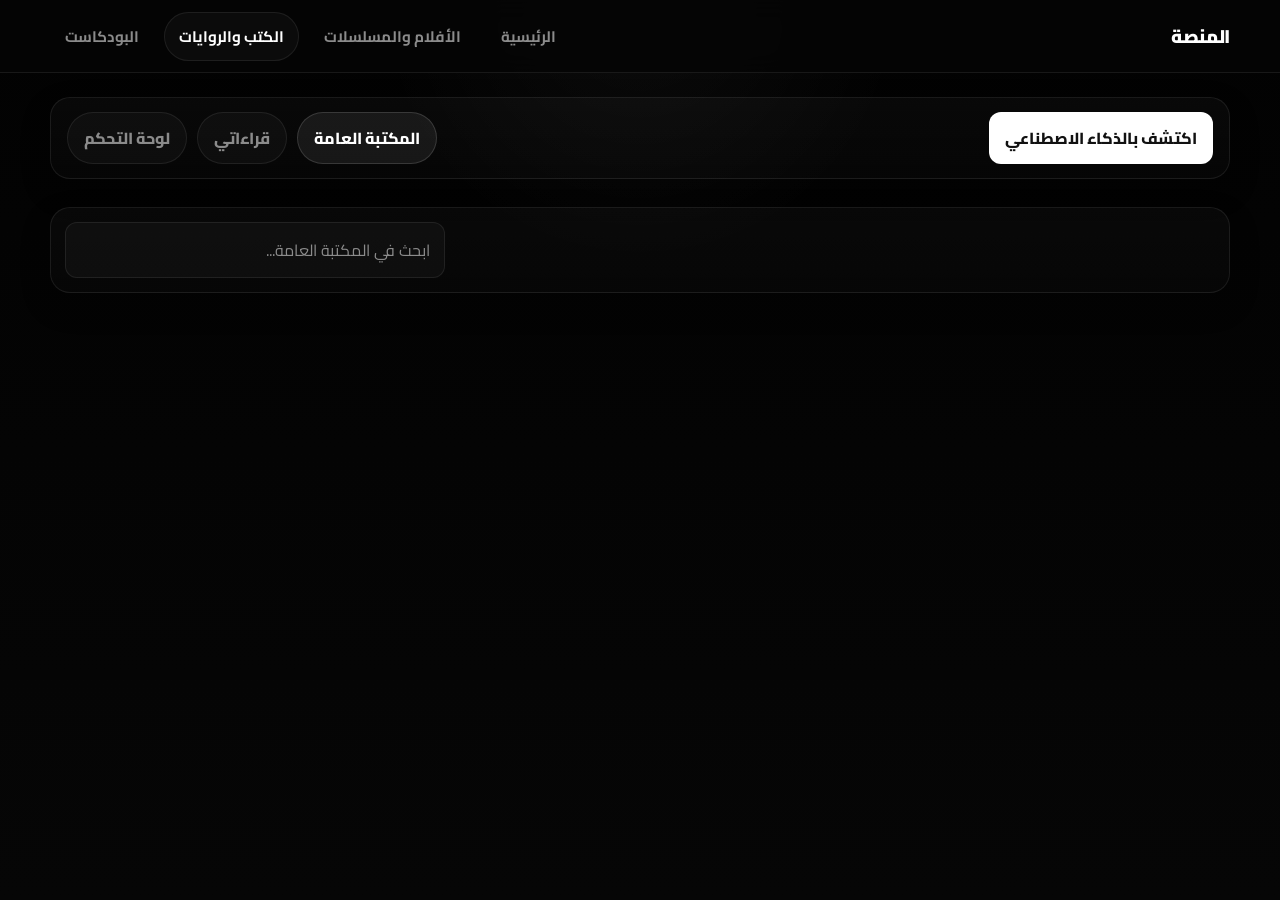
==== commit 41d41440: "Update books.html" ====
--- a/books.html
+++ b/books.html
@@ -15,49 +15,35 @@
   <title>الكتب والروايات | المنصة</title>
 
   <style>
-    .page-hero {
-      padding-bottom: 34px;
-    }
-
-    .page-hero .preview-panel {
-      min-height: 500px;
-    }
-
-    .preview-section-title {
-      font-size: 0.82rem;
-      color: var(--text-3);
-      margin-bottom: 10px;
-    }
-
-    .preview-list {
-      display: grid;
+    /* ===== PAGE LAYOUT ===== */
+    .page-topbar {
+      padding: 24px 0 10px;
+    }
+
+    .page-topbar .panel {
+      padding: 14px 16px;
+    }
+
+    .page-topbar-inner {
+      display: flex;
+      align-items: center;
+      justify-content: space-between;
+      gap: 14px;
+      flex-wrap: wrap;
+    }
+
+    .page-topbar-actions {
+      display: flex;
       gap: 10px;
-    }
-
-    .preview-item {
-      border: 1px solid var(--border);
-      border-radius: 14px;
-      background: rgba(255,255,255,0.025);
-      padding: 12px;
-    }
-
-    .preview-item strong {
-      display: block;
-      font-size: 0.94rem;
-      margin-bottom: 4px;
-    }
-
-    .preview-item p {
-      margin: 0;
-      color: var(--text-2);
-      line-height: 1.7;
-      font-size: 0.88rem;
-    }
-
-    .tabs-wrap {
+      align-items: center;
+      flex-wrap: wrap;
+    }
+
+    .page-topbar-tabs {
       display: flex;
-      justify-content: center;
-      margin-top: 30px;
+      gap: 10px;
+      align-items: center;
+      flex-wrap: wrap;
     }
 
     .section-block {
@@ -68,26 +54,94 @@
       display: block;
     }
 
-    .toolbar-shell {
-      position: sticky;
-      top: 86px;
-      z-index: 40;
+    .section-body {
+      padding-top: 18px;
+      padding-bottom: 56px;
+    }
+
+    .view-toolbar-shell {
       margin-bottom: 18px;
     }
 
-    .toolbar-card {
+    .view-toolbar {
       padding: 14px;
+      border-radius: 20px;
+    }
+
+    .toolbar-row {
+      display: flex;
+      align-items: flex-start;
+      justify-content: space-between;
+      gap: 14px;
+      flex-wrap: wrap;
+    }
+
+    .toolbar-filters {
+      display: flex;
+      gap: 8px;
+      flex-wrap: wrap;
+      align-items: center;
+      flex: 1 1 520px;
+    }
+
+    .toolbar-actions {
+      display: flex;
+      gap: 10px;
+      flex-wrap: wrap;
+      align-items: center;
+      justify-content: flex-end;
+      flex: 1 1 300px;
     }
 
     .search-box {
-      min-width: 260px;
-      max-width: 360px;
-    }
-
+      min-width: 280px;
+      max-width: 380px;
+      width: 100%;
+    }
+
+    /* ===== TABS / FILTERS ===== */
+    .tab-btn {
+      border: 1px solid var(--border);
+      background: rgba(255,255,255,0.03);
+      color: var(--text-3);
+      border-radius: 999px;
+      padding: 10px 16px;
+      cursor: pointer;
+      font-weight: 800;
+      transition: 0.16s ease;
+    }
+
+    .tab-btn:hover,
+    .tab-btn.active {
+      color: var(--text);
+      background: rgba(255,255,255,0.07);
+      border-color: rgba(255,255,255,0.14);
+    }
+
+    .filter-btn {
+      border: 1px solid var(--border);
+      background: rgba(255,255,255,0.03);
+      color: var(--text-2);
+      border-radius: 999px;
+      padding: 8px 12px;
+      cursor: pointer;
+      transition: 0.16s ease;
+      font-size: 0.92rem;
+      line-height: 1.2;
+    }
+
+    .filter-btn:hover,
+    .filter-btn.active {
+      color: var(--text);
+      background: rgba(255,255,255,0.07);
+      border-color: rgba(255,255,255,0.14);
+    }
+
+    /* ===== GRID / CARDS ===== */
     .media-grid {
       display: grid;
-      grid-template-columns: repeat(auto-fit, minmax(280px, 1fr));
-      gap: 18px;
+      grid-template-columns: repeat(auto-fit, minmax(300px, 1fr));
+      gap: 20px;
     }
 
     .book-card {
@@ -105,8 +159,10 @@
     }
 
     .book-cover {
-      height: 260px;
-      background: linear-gradient(180deg, #101010 0%, #181818 100%);
+      height: 240px;
+      background:
+        radial-gradient(circle at 30% 20%, rgba(255,255,255,0.05), transparent 24%),
+        linear-gradient(180deg, #101010 0%, #181818 100%);
       position: relative;
       overflow: hidden;
     }
@@ -132,13 +188,13 @@
     }
 
     .book-body {
-      padding: 16px;
+      padding: 18px;
     }
 
     .book-title {
       font-size: 1.08rem;
       font-weight: 800;
-      margin-bottom: 6px;
+      margin-bottom: 8px;
       line-height: 1.45;
     }
 
@@ -146,24 +202,25 @@
       color: var(--text-2);
       font-size: 0.92rem;
       margin-bottom: 8px;
+      font-weight: 700;
     }
 
     .book-sub {
       color: var(--text-3);
       font-size: 0.9rem;
-      margin-bottom: 10px;
-      line-height: 1.8;
+      margin-bottom: 12px;
+      line-height: 1.9;
     }
 
     .book-desc {
       color: var(--text-2);
-      line-height: 1.85;
-      font-size: 0.94rem;
-      min-height: 80px;
+      line-height: 1.95;
+      font-size: 0.95rem;
+      min-height: 86px;
     }
 
     .score-row {
-      margin-top: 12px;
+      margin-top: 14px;
     }
 
     .score-bar {
@@ -214,32 +271,7 @@
       background: rgba(255,255,255,0.03);
     }
 
-    .stats-grid {
-      display: grid;
-      grid-template-columns: repeat(auto-fit, minmax(150px, 1fr));
-      gap: 14px;
-      margin-top: 26px;
-    }
-
-    .stats-box {
-      border: 1px solid var(--border);
-      border-radius: 18px;
-      background: rgba(255,255,255,0.025);
-      padding: 18px;
-      text-align: center;
-    }
-
-    .stats-box strong {
-      display: block;
-      font-size: 1.5rem;
-      margin-bottom: 4px;
-    }
-
-    .stats-box span {
-      color: var(--text-3);
-      font-size: 0.9rem;
-    }
-
+    /* ===== DASHBOARD ===== */
     .dashboard-grid {
       display: grid;
       gap: 18px;
@@ -308,6 +340,7 @@
     .helper-note {
       color: var(--text-3);
       font-size: 0.92rem;
+      line-height: 1.7;
     }
 
     .empty-state {
@@ -319,6 +352,7 @@
       background: rgba(255,255,255,0.02);
     }
 
+    /* ===== MODAL ===== */
     .modal-backdrop {
       position: fixed;
       inset: 0;
@@ -335,7 +369,7 @@
     }
 
     .modal {
-      width: min(860px, 100%);
+      width: min(920px, 100%);
       max-height: calc(100vh - 36px);
       overflow: auto;
       border: 1px solid var(--border);
@@ -372,10 +406,18 @@
       cursor: pointer;
     }
 
+    .form-grid-2,
+    .form-grid-3 {
+      display: grid;
+      gap: 12px;
+    }
+
     .form-grid-2 {
-      display: grid;
       grid-template-columns: 1fr 1fr;
-      gap: 12px;
+    }
+
+    .form-grid-3 {
+      grid-template-columns: repeat(3, 1fr);
     }
 
     .discover-results {
@@ -391,28 +433,80 @@
       background: rgba(255,255,255,0.025);
     }
 
+    /* ===== INPUT / SELECT FIX ===== */
+    .input,
+    .textarea,
+    .select,
+    select.input {
+      background: rgba(255,255,255,0.03);
+      color: var(--text);
+    }
+
+    .input::placeholder,
+    .textarea::placeholder {
+      color: var(--text-3);
+    }
+
+    select.input option,
+    .select option {
+      background: #101010;
+      color: #ffffff;
+    }
+
+    /* ===== RESPONSIVE ===== */
     @media (max-width: 980px) {
-      .page-hero .preview-panel {
-        min-height: auto;
+      .page-topbar {
+        padding-top: 18px;
+      }
+
+      .toolbar-row {
+        flex-direction: column;
+        align-items: stretch;
+      }
+
+      .toolbar-filters,
+      .toolbar-actions {
+        flex: 1 1 auto;
+        justify-content: flex-start;
+      }
+
+      .search-box {
+        max-width: none;
       }
     }
 
     @media (max-width: 760px) {
-      .toolbar-shell {
-        position: static;
-      }
-
-      .search-box {
-        min-width: 100%;
-        max-width: none;
-      }
-
-      .form-grid-2 {
+      .form-grid-2,
+      .form-grid-3 {
         grid-template-columns: 1fr;
+      }
+
+      .media-grid {
+        grid-template-columns: 1fr;
+      }
+
+      .page-topbar .panel,
+      .view-toolbar {
+        padding: 12px;
+      }
+
+      .tab-btn {
+        width: 100%;
+        text-align: center;
+      }
+
+      .page-topbar-tabs,
+      .page-topbar-actions {
+        width: 100%;
+      }
+
+      .page-topbar-actions .btn {
+        width: 100%;
       }
     }
   </style>
 </head>
+
 <body class="page-shell">
   <header class="nav">
     <div class="container nav-inner">
@@ -428,83 +522,16 @@
   </header>
 
   <main>
-    <!-- HERO -->
-    <section class="hero page-hero container">
-      <div class="hero-grid">
-        <div class="hero-copy">
-          <span class="hero-badge">قسم القراءة • مكتبة عامة • قراءاتك • AI</span>
-          <h1>كتب وروايات<br />بواجهة أنظف،<br />وتجربة أوضح</h1>
-          <p>
-            استكشف المكتبة العامة، أضف ما يعجبك إلى قراءاتك الخاصة، واطلب من الذكاء الاصطناعي
-            اقتراح أعمال جديدة — ضمن صفحة هادئة، مرتبة، وسهلة الاستخدام.
-          </p>
-
-          <div class="hero-actions">
-            <button class="btn btn-primary" id="hero-go-public" type="button">ابدأ بالمكتبة العامة</button>
-            <button class="btn btn-secondary" id="hero-open-discover" type="button">اكتشف بالذكاء الاصطناعي</button>
-          </div>
-
-          <div class="stats-grid">
-            <div class="stats-box">
-              <strong id="stat-total">0</strong>
-              <span>إجمالي العناصر</span>
-            </div>
-            <div class="stats-box">
-              <strong id="stat-public">0</strong>
-              <span>المكتبة العامة</span>
-            </div>
-            <div class="stats-box">
-              <strong id="stat-private">0</strong>
-              <span>قراءاتي</span>
-            </div>
-            <div class="stats-box">
-              <strong id="stat-visible">0</strong>
-              <span>النتائج الظاهرة</span>
-            </div>
-          </div>
-        </div>
-
-        <div class="hero-side">
-          <div class="preview-panel">
-            <div class="preview-top">
-              <div>
-                <div class="preview-title">كيف تستخدم هذا القسم؟</div>
-                <div class="preview-sub">رحلة واضحة من التصفح إلى الحفظ</div>
-              </div>
-              <span class="preview-tag">قسم القراءة</span>
-            </div>
-
-            <div class="preview-section-title">تدفق العمل</div>
-            <div class="preview-list">
-              <div class="preview-item">
-                <strong>1) استكشف المكتبة العامة</strong>
-                <p>ابحث داخل الكتب والروايات واستخدم التصنيفات للوصول سريعًا إلى ما يهمك.</p>
-              </div>
-
-              <div class="preview-item">
-                <strong>2) أضف إلى قراءاتك</strong>
-                <p>احفظ الكتب التي تهمك في قائمتك الخاصة وعد إليها لاحقًا بسهولة.</p>
-              </div>
-
-              <div class="preview-item">
-                <strong>3) دع الذكاء الاصطناعي يقترح عليك</strong>
-                <p>استخدم الاكتشاف الذكي أو التصنيف التلقائي لتسريع التنظيم والعثور على اقتراحات مناسبة.</p>
-              </div>
-            </div>
-
-            <div class="preview-section-title" style="margin-top:18px;">نمط الصفحة</div>
-            <div class="preview-list">
-              <div class="preview-item">
-                <strong>واجهة أبسط</strong>
-                <p>تباين أوضح ومسافات أفضل بدل ازدحام العناصر أو كثرة الألوان.</p>
-              </div>
-            </div>
-          </div>
-        </div>
-      </div>
-
-      <div class="tabs-wrap">
-        <div class="tabs">
+    <!-- TOP BAR -->
+    <section class="page-topbar container">
+      <div class="panel page-topbar-inner">
+        <div class="page-topbar-actions">
+          <button class="btn btn-primary" id="top-open-discover" type="button">
+            اكتشف بالذكاء الاصطناعي
+          </button>
+        </div>
+
+        <div class="page-topbar-tabs">
           <button class="tab-btn active" data-view="public">المكتبة العامة</button>
           <button class="tab-btn" data-view="private">قراءاتي</button>
           <button class="tab-btn" data-view="dashboard">لوحة التحكم</button>
@@ -513,15 +540,18 @@
     </section>
 
     <!-- PUBLIC -->
-    <section id="view-public" class="section-block active section-sm container">
-      <div class="toolbar-shell">
-        <div class="panel toolbar-card">
-          <div class="toolbar">
-            <div class="toolbar-group filters" id="public-filters"></div>
-
-            <div class="toolbar-group">
-              <input id="public-search" class="input search-box" placeholder="ابحث في المكتبة العامة..." />
-              <button id="public-discover-btn" class="btn btn-primary" type="button">اكتشف</button>
+    <section id="view-public" class="section-block active section-body container">
+      <div class="view-toolbar-shell">
+        <div class="panel view-toolbar">
+          <div class="toolbar-row">
+            <div class="toolbar-filters" id="public-filters"></div>
+
+            <div class="toolbar-actions">
+              <input
+                id="public-search"
+                class="input search-box"
+                placeholder="ابحث في المكتبة العامة..."
+              />
             </div>
           </div>
         </div>
@@ -534,16 +564,19 @@
     </section>
 
     <!-- PRIVATE -->
-    <section id="view-private" class="section-block section-sm container">
-      <div class="toolbar-shell">
-        <div class="panel toolbar-card">
-          <div class="toolbar">
-            <div class="toolbar-group filters" id="private-filters"></div>
-
-            <div class="toolbar-group">
-              <input id="private-search" class="input search-box" placeholder="ابحث في قراءاتي..." />
+    <section id="view-private" class="section-block section-body container">
+      <div class="view-toolbar-shell">
+        <div class="panel view-toolbar">
+          <div class="toolbar-row">
+            <div class="toolbar-filters" id="private-filters"></div>
+
+            <div class="toolbar-actions">
+              <input
+                id="private-search"
+                class="input search-box"
+                placeholder="ابحث في قراءاتي..."
+              />
               <button id="private-add-btn" class="btn btn-ghost" type="button">إضافة يدويًا</button>
-              <button id="private-discover-btn" class="btn btn-primary" type="button">اكتشف</button>
             </div>
           </div>
         </div>
@@ -556,7 +589,7 @@
     </section>
 
     <!-- DASHBOARD -->
-    <section id="view-dashboard" class="section-block section-sm container">
+    <section id="view-dashboard" class="section-block section-body container">
       <div id="dashboard-locked" class="panel pw-panel" style="padding:20px;">
         <div class="section-head" style="margin-bottom:12px;">
           <h2>لوحة التحكم</h2>
@@ -574,9 +607,8 @@
           <div class="dashboard-top">
             <div class="mini-stats" id="dashboard-stats"></div>
 
-            <div class="toolbar-group">
+            <div class="toolbar-actions" style="justify-content:flex-start;">
               <button id="dashboard-add-btn" class="btn btn-primary" type="button">إضافة كتاب</button>
-              <button id="dashboard-discover-btn" class="btn btn-secondary" type="button">اكتشف بالذكاء الاصطناعي</button>
             </div>
           </div>
 
@@ -649,7 +681,9 @@
           <div style="display:flex; align-items:center; justify-content:space-between; gap:10px; flex-wrap:wrap;">
             <div>
               <strong>تصنيف تلقائي</strong>
-              <div class="helper-note">بعد كتابة العنوان والوصف، يمكن للذكاء الاصطناعي مساعدتك في اختيار التصنيف المناسب.</div>
+              <div class="helper-note">
+                بعد كتابة العنوان والوصف، يمكن للذكاء الاصطناعي مساعدتك في اختيار التصنيف المناسب.
+              </div>
             </div>
             <button id="classify-btn" class="btn btn-secondary" type="button">تصنيف الآن</button>
           </div>
@@ -745,26 +779,30 @@
       <div class="modal-body">
         <input type="hidden" id="discover-target" value="public" />
 
-        <div class="form-grid-2">
+        <div class="form-grid-3">
           <div>
             <div class="field-label">النوع</div>
             <select id="d-kind" class="select input">
               <option value="روايات وكتب">روايات وكتب</option>
               <option value="روايات فقط">روايات فقط</option>
               <option value="كتب فكرية فقط">كتب فكرية فقط</option>
+              <option value="كتب غير خيالية">كتب غير خيالية</option>
+              <option value="قصص قصيرة">قصص قصيرة</option>
             </select>
           </div>
+
           <div>
             <div class="field-label">الفترة</div>
             <select id="d-era" class="select input">
               <option value="حديثة نسبيًا">حديثة نسبيًا</option>
               <option value="كلاسيكية">كلاسيكية</option>
               <option value="مختلطة">مختلطة</option>
+              <option value="بعد 2000">بعد 2000</option>
+              <option value="1950-1999">1950-1999</option>
+              <option value="قبل 1950">قبل 1950</option>
             </select>
           </div>
-        </div>
-
-        <div class="form-grid-2" style="margin-top:12px;">
+
           <div>
             <div class="field-label">الموضوع</div>
             <select id="d-topic" class="select input">
@@ -774,8 +812,14 @@
               <option value="ديستوبيا">ديستوبيا</option>
               <option value="تاريخي">تاريخي</option>
               <option value="فلسفي">فلسفي</option>
+              <option value="سياسي">سياسي</option>
+              <option value="وجودي">وجودي</option>
+              <option value="ملحمي">ملحمي</option>
             </select>
           </div>
+        </div>
+
+        <div class="form-grid-3" style="margin-top:12px;">
           <div>
             <div class="field-label">الطول</div>
             <select id="d-length" class="select input">
@@ -784,11 +828,88 @@
               <option value="طويل">طويل</option>
             </select>
           </div>
+
+          <div>
+            <div class="field-label">النبرة</div>
+            <select id="d-tone" class="select input">
+              <option value="مظلم">مظلم</option>
+              <option value="متوازن">متوازن</option>
+              <option value="عميق">عميق</option>
+              <option value="سريع">سريع</option>
+              <option value="شاعري">شاعري</option>
+            </select>
+          </div>
+
+          <div>
+            <div class="field-label">درجة التعقيد</div>
+            <select id="d-complexity" class="select input">
+              <option value="بسيط">بسيط</option>
+              <option value="متوسط">متوسط</option>
+              <option value="معقد">معقد</option>
+            </select>
+          </div>
+        </div>
+
+        <div class="form-grid-3" style="margin-top:12px;">
+          <div>
+            <div class="field-label">اللغة</div>
+            <select id="d-language" class="select input">
+              <option value="أي لغة">أي لغة</option>
+              <option value="إنجليزية">إنجليزية</option>
+              <option value="عربية">عربية</option>
+              <option value="مترجم للعربية">مترجم للعربية</option>
+            </select>
+          </div>
+
+          <div>
+            <div class="field-label">نوع الواقعية</div>
+            <select id="d-realism" class="select input">
+              <option value="واقعي">واقعي</option>
+              <option value="شبه واقعي">شبه واقعي</option>
+              <option value="خيالي جدًا">خيالي جدًا</option>
+            </select>
+          </div>
+
+          <div>
+            <div class="field-label">الشعبية</div>
+            <select id="d-popularity" class="select input">
+              <option value="مشهور أو نادر">مشهور أو نادر</option>
+              <option value="مشهور">مشهور</option>
+              <option value="متوسط الشهرة">متوسط الشهرة</option>
+              <option value="نادر">نادر</option>
+            </select>
+          </div>
+        </div>
+
+        <div class="form-grid-2" style="margin-top:12px;">
+          <div>
+            <div class="field-label">نوع النهاية</div>
+            <select id="d-ending" class="select input">
+              <option value="أي نهاية">أي نهاية</option>
+              <option value="مكتملة">مكتملة</option>
+              <option value="مفتوحة">مفتوحة</option>
+              <option value="صادمة">صادمة</option>
+            </select>
+          </div>
+
+          <div>
+            <div class="field-label">نوع القراءة</div>
+            <select id="d-reading-style" class="select input">
+              <option value="قراءة ممتعة">قراءة ممتعة</option>
+              <option value="قراءة فكرية">قراءة فكرية</option>
+              <option value="قراءة تحليلية">قراءة تحليلية</option>
+              <option value="قراءة خفيفة">قراءة خفيفة</option>
+            </select>
+          </div>
         </div>
 
         <div style="margin-top:12px;">
           <div class="field-label">تفضيلات إضافية</div>
-          <textarea id="d-notes" class="textarea" placeholder="مثال: أريد شيئًا مثل 1984 لكن أقصر، أو رواية فلسفية مظلمة..."></textarea>
+          <textarea
+            id="d-notes"
+            class="textarea"
+            placeholder="مثال: أريد شيئًا مثل 1984 لكن أقصر، أو رواية فلسفية مظلمة بلا رومانسية..."
+          ></textarea>
         </div>
 
         <div class="hero-actions" style="justify-content:flex-start; margin-top:16px;">
@@ -804,7 +925,6 @@
 
   <script src="assets/js/config.js"></script>
   <script src="assets/js/common.js"></script>
-
   <script>
     const {
       toast,
@@ -891,7 +1011,6 @@
 
     function setPageMeta() {
       const supa = getSupabaseConfig();
-
       const dbTable = document.getElementById("page-db-table");
       const userTable = document.getElementById("page-user-table");
       const contentType = document.getElementById("page-content-type");
@@ -907,7 +1026,6 @@
 
     function normalizeItem(item, target = "public") {
       const out = { ...item };
-
       out.id = String(out.id || Date.now());
       out.title = out.title || "بدون عنوان";
       out.author = out.author || "";
@@ -920,8 +1038,8 @@
       out.tags = Array.isArray(out.tags)
         ? out.tags
         : (typeof out.tags === "string"
-            ? out.tags.split(/[,،]/).map(s => s.trim()).filter(Boolean)
-            : []);
+          ? out.tags.split(/[،,]/).map(s => s.trim()).filter(Boolean)
+          : []);
       out.vibes = out.vibes || "";
       out.bar = Math.max(0, Math.min(100, parseInt(out.bar || 75, 10)));
       out.badge_extra = out.badge_extra || "";
@@ -1071,7 +1189,6 @@
       card.className = "book-card";
 
       const actions = [];
-
       if (target === "public") {
         actions.push(`<button class="small-btn primary" data-action="clone-private" data-id="${item.id}">أضف إلى قراءاتي</button>`);
       }
@@ -1086,6 +1203,7 @@
         <div class="book-body">
           <div class="book-title">${item.title}</div>
           ${item.author ? `<div class="book-author">✍️ ${item.author}</div>` : ""}
+
           <div class="book-sub">
             ${item.year || "—"}
             ${item.pages ? " • " + item.pages : ""}
@@ -1134,7 +1252,6 @@
       }
 
       bindPublicCardActions();
-      refreshStats(items.length);
     }
 
     function renderPrivate() {
@@ -1157,7 +1274,6 @@
       }
 
       bindPrivateCardActions();
-      refreshStats(items.length);
     }
 
     function renderDashboard() {
@@ -1210,13 +1326,6 @@
       });
     }
 
-    function refreshStats(visibleCount) {
-      document.getElementById("stat-total").textContent = state.publicItems.length + state.privateItems.length;
-      document.getElementById("stat-public").textContent = state.publicItems.length;
-      document.getElementById("stat-private").textContent = state.privateItems.length;
-      document.getElementById("stat-visible").textContent = visibleCount;
-    }
-
     function switchView(view) {
       state.currentView = view;
 
@@ -1233,7 +1342,6 @@
       if (view === "public") renderPublic();
       if (view === "private") renderPrivate();
       if (view === "dashboard" && state.dashboardUnlocked) renderDashboard();
-      if (view === "dashboard" && !state.dashboardUnlocked) refreshStats(state.publicItems.length);
     }
 
     function bindPublicCardActions() {
@@ -1302,7 +1410,7 @@
         filter: document.getElementById("f-filter").value,
         type: document.getElementById("f-filter").value,
         desc: document.getElementById("f-desc").value.trim(),
-        tags: document.getElementById("f-tags").value.split(/[,،]/).map(s => s.trim()).filter(Boolean),
+        tags: document.getElementById("f-tags").value.split(/[،,]/).map(s => s.trim()).filter(Boolean),
         vibes: document.getElementById("f-vibes").value.trim(),
         bar: parseInt(document.getElementById("f-bar").value || "80", 10),
         poster: document.getElementById("f-poster").value.trim(),
@@ -1316,6 +1424,7 @@
 
       document.getElementById("item-modal-title").textContent =
         mode === "edit" ? "تعديل كتاب" : "إضافة كتاب";
+
       document.getElementById("item-modal-subtitle").textContent =
         target === "public" ? "المكتبة العامة" : "قراءاتي";
 
@@ -1334,12 +1443,53 @@
     async function fetchCover(title, author) {
       try {
         const q = encodeURIComponent(`${title} ${author || ""}`.trim());
-        const res = await fetch(`https://openlibrary.org/search.json?q=${q}&limit=p");
+        const res = await fetch(`https://openlibrary.org/search.json?q=${q}&limit=1`);
+        const data = await res.json();
+
+        const coverId =
+          data?.docs?.[0]?.cover_i ||
+          data?.docs?.[0]?.cover_edition_key ||
+          "";
+
+        if (typeof coverId === "number") {
+          return `https://covers.openlibrary.org/b/id/${coverId}-L.jpg`;
+        }
+
+        if (typeof coverId === "string" && coverId) {
+          return `https://covers.openlibrary.org/b/olid/${coverId}-L.jpg`;
+        }
+
+        return "";
+      } catch {
+        return "";
+      }
+    }
+
+    async function saveItem() {
+      const target = document.getElementById("form-target").value;
+      const mode = document.getElementById("form-mode").value;
+      const item = getFormValues(target);
+
+      if (!item.title) {
+        toast("⚠️ العنوان مطلوب");
+        return;
+      }
+
+      if (!item.poster) {
+        item.poster = await fetchCover(item.title, item.author);
+      }
+
+      if (target === "public") {
+        await upsertPublic(item, mode === "edit");
+      } else {
+        await upsertPrivate(item, mode === "edit");
+      }
+
+      closeModal("item-modal-backdrop");
     }
 
     async function upsertPublic(item, isEdit) {
       const index = state.publicItems.findIndex(x => String(x.id) === String(item.id));
-
       if (index >= 0) state.publicItems[index] = item;
       else state.publicItems.unshift(item);
 
@@ -1369,35 +1519,7 @@
       saveLocalPrivate();
 
       const supa = getSupabaseConfig();
-      if (supa.connected) {
-        try {
-          await dbInsert(PAGE.userTable, item);
-        } catch (e) {
-          toast("⚠️ تم الحفظ محليًا لكن Supabase أعاد خطأ: " + e.message);
-        }
-      }
-
-      renderPrivate();
-      toast("✅ تمت الإضافة إلى قراءاتك الخاصة");
-    }
-
-    async function upsertPrivate(item, isEdit) {
-      item.user_id = ensureUserId();
-
-      const index = state.privateItems.findIndex(x => String(x.id) === String(item.id));
-
-      if (index >= 0) state.privateItems[index] = item;
-      else state.privateItems.unshift(item);
-
-      saveLocalPrivate();
-
-      const supa = getSupabaseConfig();
-      if (supa.connected) {
-        try {
-          if (isEdit) {
-            await dbUpdate(PAGE.userTable, `id=eq.${encodeURIComponent(item.id)}`, item);
-          } else {
-            await dbInsert(PAGE.userTable, item);
+     ble, item);
           }
         } catch (e) {
           toast("⚠️ تم الحفظ محليًا لكن Supabase أعاد خطأ: " + e.message);
@@ -1405,7 +1527,7 @@
       }
 
       renderPrivate();
-      toast("✅ تم حفظ الكتاب في قراءاتك");
+      toast("✅ تم حفظ الكتاب في قراءاتي");
     }
 
     async function deleteItem(target, id) {
@@ -1501,8 +1623,7 @@
     function openDiscoverModal(target) {
       document.getElementById("discover-target").value = target;
       document.getElementById("discover-target-label").textContent =
-        target === "public" ? "سيتم الإضافة إلى المكتبة العامة" : "سيتم الإضافة إلى قراءاتك الخاصة";
-
+        target === "public" ? "سيتم الإضافة إلى المكتبة العامة" : "سيتم الإضافة إلى قراءاتي";
       document.getElementById("discover-results").innerHTML = "";
       openModal("discover-modal-backdrop");
     }
@@ -1513,12 +1634,26 @@
       const era = document.getElementById("d-era").value;
       const topic = document.getElementById("d-topic").value;
       const length = document.getElementById("d-length").value;
+      const tone = document.getElementById("d-tone").value;
+      const complexity = document.getElementById("d-complexity").value;
+      const language = document.getElementById("d-language").value;
+      const realism = document.getElementById("d-realism").value;
+      const popularity = document.getElementById("d-popularity").value;
+      const ending = document.getElementById("d-ending").value;
+      const readingStyle = document.getElementById("d-reading-style").value;
       const notes = document.getElementById("d-notes").value.trim();
 
       const prompt = `Recommend 6 ${kind} for Arabic audience style.
 Topic: ${topic}.
 Era: ${era}.
 Length: ${length}.
+Tone: ${tone}.
+Complexity: ${complexity}.
+Language: ${language}.
+Realism: ${realism}.
+Popularity: ${popularity}.
+Ending: ${ending}.
+Reading style: ${readingStyle}.
 Extra notes: ${notes || "none"}.
 Return ONLY valid JSON array.
 Each item must be:
@@ -1557,15 +1692,12 @@
               ${normalized.pages ? " • " + normalized.pages : ""}
               • ${FILTERS[normalized.filter] || normalized.filter}
             </div>
-
             <p style="color:var(--text-2); line-height:1.8; margin-top:8px;">
               ${normalized.desc || "لا يوجد وصف."}
             </p>
-
             <div class="tag-row" style="margin-top:10px;">
               ${(normalized.tags || []).slice(0, 4).map(tag => `<span class="tag">${tag}</span>`).join("")}
             </div>
-
             <div class="card-actions">
               <button class="small-btn primary">أضف</button>
               <button class="small-btn">تجاهل</button>
@@ -1586,7 +1718,6 @@
           });
 
           skipBtn.addEventListener("click", () => card.remove());
-
           resultsWrap.appendChild(card);
         }
       } catch (e) {
@@ -1605,7 +1736,6 @@
       state.dashboardUnlocked = true;
       document.getElementById("dashboard-locked").style.display = "none";
       document.getElementById("dashboard-content").style.display = "block";
-
       renderDashboard();
       toast("✅ تم فتح لوحة التحكم");
     }
@@ -1615,13 +1745,9 @@
         btn.addEventListener("click", () => switchView(btn.dataset.view));
       });
 
-      document.getElementById("hero-go-public").addEventListener("click", () => {
-        switchView("public");
-        window.scrollTo({ top: 0, behavior: "smooth" });
-      });
-
-      document.getElementById("hero-open-discover").addEventListener("click", () => {
-        openDiscoverModal("public");
+      document.getElementById("top-open-discover").addEventListener("click", () => {
+        const target = state.currentView === "private" ? "private" : "public";
+        openDiscoverModal(target);
       });
 
       document.getElementById("public-search").addEventListener("input", e => {
@@ -1634,17 +1760,12 @@
         renderPrivate();
       });
 
-      document.getElementById("public-discover-btn").addEventListener("click", () => openDiscoverModal("public"));
-      document.getElementById("private-discover-btn").addEventListener("click", () => openDiscoverModal("private"));
-      document.getElementById("dashboard-discover-btn").addEventListener("click", () => openDiscoverModal("public"));
-
       document.getElementById("private-add-btn").addEventListener("click", () => openItemModal("add", "private"));
       document.getElementById("dashboard-add-btn").addEventListener("click", () => openItemModal("add", "public"));
 
       document.getElementById("classify-btn").addEventListener("click", classifyFormWithAI);
       document.getElementById("save-item-btn").addEventListener("click", saveItem);
       document.getElementById("run-discover-btn").addEventListener("click", runDiscover);
-
       document.getElementById("unlock-dashboard-btn").addEventListener("click", unlockDashboard);
 
       document.querySelectorAll("[data-close]").forEach(btn => {
@@ -1688,9 +1809,8 @@
       await loadData();
       renderPublic();
       renderPrivate();
-      refreshStats(state.publicItems.length);
-
-      toast("✅ تم تحميل صفحة الكتب والروايات");
+
+      toast("✅ تم تحميل صفحة الكتب والروايات بعد التحسين");
     }
 
     init();
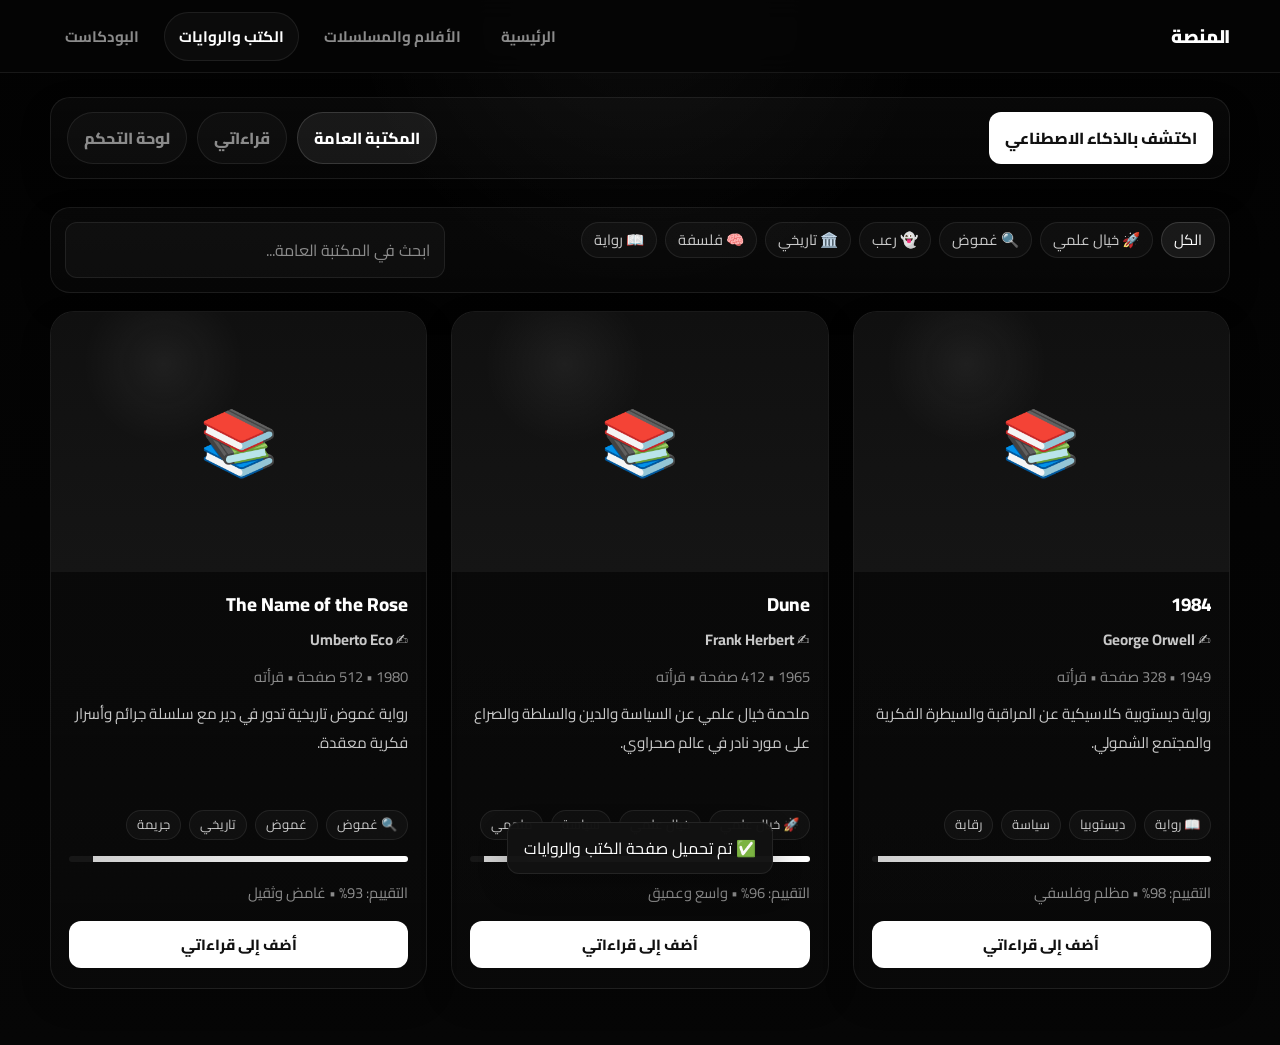
==== commit f73da153: "Update books.html" ====
--- a/books.html
+++ b/books.html
@@ -15,7 +15,6 @@
   <title>الكتب والروايات | المنصة</title>
 
   <style>
-    /* ===== PAGE LAYOUT ===== */
     .page-topbar {
       padding: 24px 0 10px;
     }
@@ -90,7 +89,7 @@
       flex-wrap: wrap;
       align-items: center;
       justify-content: flex-end;
-      flex: 1 1 300px;
+      flex: 1 1 320px;
     }
 
     .search-box {
@@ -99,7 +98,6 @@
       width: 100%;
     }
 
-    /* ===== TABS / FILTERS ===== */
     .tab-btn {
       border: 1px solid var(--border);
       background: rgba(255,255,255,0.03);
@@ -137,29 +135,32 @@
       border-color: rgba(255,255,255,0.14);
     }
 
-    /* ===== GRID / CARDS ===== */
     .media-grid {
       display: grid;
-      grid-template-columns: repeat(auto-fit, minmax(300px, 1fr));
-      gap: 20px;
+      grid-template-columns: repeat(auto-fit, minmax(320px, 1fr));
+      gap: 24px;
+      align-items: stretch;
     }
 
     .book-card {
       border: 1px solid var(--border);
-      border-radius: 22px;
+      border-radius: 24px;
       overflow: hidden;
       background: linear-gradient(180deg, rgba(255,255,255,.03), rgba(255,255,255,.015));
       box-shadow: var(--shadow-md);
       transition: 0.18s ease;
+      display: flex;
+      flex-direction: column;
+      min-height: 100%;
     }
 
     .book-card:hover {
-      transform: translateY(-2px);
+      transform: translateY(-3px);
       border-color: rgba(255,255,255,0.12);
     }
 
     .book-cover {
-      height: 240px;
+      height: 260px;
       background:
         radial-gradient(circle at 30% 20%, rgba(255,255,255,0.05), transparent 24%),
         linear-gradient(180deg, #101010 0%, #181818 100%);
@@ -180,7 +181,7 @@
       display: none;
       align-items: center;
       justify-content: center;
-      font-size: 2.8rem;
+      font-size: 4rem;
       color: var(--text-3);
       background:
         radial-gradient(circle at 30% 20%, rgba(255,255,255,0.06), transparent 24%),
@@ -188,39 +189,65 @@
     }
 
     .book-body {
-      padding: 18px;
+      padding: 18px 18px 20px;
+      display: flex;
+      flex-direction: column;
+      gap: 10px;
+      flex: 1;
     }
 
     .book-title {
-      font-size: 1.08rem;
+      font-size: 1.18rem;
       font-weight: 800;
-      margin-bottom: 8px;
-      line-height: 1.45;
+      line-height: 1.5;
+      margin: 0;
     }
 
     .book-author {
       color: var(--text-2);
-      font-size: 0.92rem;
-      margin-bottom: 8px;
+      font-size: 0.95rem;
       font-weight: 700;
+      margin: 0;
+      line-height: 1.6;
     }
 
     .book-sub {
       color: var(--text-3);
-      font-size: 0.9rem;
-      margin-bottom: 12px;
-      line-height: 1.9;
+      font-size: 0.92rem;
+      line-height: 1.85;
+      margin: 0;
     }
 
     .book-desc {
       color: var(--text-2);
-      line-height: 1.95;
+      line-height: 1.9;
       font-size: 0.95rem;
-      min-height: 86px;
+      margin: 0;
+      min-height: 88px;
+      display: -webkit-box;
+      -webkit-line-clamp: 4;
+      -webkit-box-orient: vertical;
+      overflow: hidden;
+    }
+
+    .tag-row {
+      display: flex;
+      gap: 8px;
+      flex-wrap: wrap;
+    }
+
+    .tag {
+      border: 1px solid var(--border);
+      background: rgba(255,255,255,0.03);
+      color: var(--text-2);
+      border-radius: 999px;
+      padding: 6px 10px;
+      font-size: 0.82rem;
+      line-height: 1.2;
     }
 
     .score-row {
-      margin-top: 14px;
+      margin-top: 6px;
     }
 
     .score-bar {
@@ -233,24 +260,25 @@
     .score-bar > span {
       display: block;
       height: 100%;
-      background: linear-gradient(90deg, #bcbcbc, #ffffff);
+      background: linear-gradient(90deg, #cfcfcf, #ffffff);
     }
 
     .card-actions {
       display: flex;
       gap: 8px;
       flex-wrap: wrap;
-      margin-top: 14px;
+      margin-top: auto;
+      padding-top: 6px;
     }
 
     .small-btn {
       border: 1px solid var(--border);
       background: rgba(255,255,255,0.03);
       color: var(--text);
-      border-radius: 10px;
-      padding: 8px 10px;
+      border-radius: 12px;
+      padding: 10px 12px;
       font: inherit;
-      font-size: 0.9rem;
+      font-size: 0.92rem;
       cursor: pointer;
       transition: 0.16s ease;
     }
@@ -264,6 +292,9 @@
       background: #ffffff;
       color: #111111;
       border: none;
+      width: 100%;
+      justify-content: center;
+      font-weight: 800;
     }
 
     .small-btn.danger {
@@ -271,7 +302,6 @@
       background: rgba(255,255,255,0.03);
     }
 
-    /* ===== DASHBOARD ===== */
     .dashboard-grid {
       display: grid;
       gap: 18px;
@@ -352,7 +382,6 @@
       background: rgba(255,255,255,0.02);
     }
 
-    /* ===== MODAL ===== */
     .modal-backdrop {
       position: fixed;
       inset: 0;
@@ -433,7 +462,6 @@
       background: rgba(255,255,255,0.025);
     }
 
-    /* ===== INPUT / SELECT FIX ===== */
     .input,
     .textarea,
     .select,
@@ -453,7 +481,6 @@
       color: #ffffff;
     }
 
-    /* ===== RESPONSIVE ===== */
     @media (max-width: 980px) {
       .page-topbar {
         padding-top: 18px;
@@ -584,7 +611,7 @@
 
       <div id="private-grid" class="media-grid"></div>
       <div id="private-empty" class="empty-state" style="display:none;">
-        لا توجد عناصر في قراءاتك الخاصة بعد.
+        لا توجد عناصر في قراءاتي بعد.
       </div>
     </section>
 
@@ -673,7 +700,7 @@
           <strong id="item-modal-title">إضافة كتاب</strong>
           <div class="helper-note" id="item-modal-subtitle">المكتبة العامة</div>
         </div>
-        <button class="close-btn" data-close="item-modal-backdrop">✕</button>
+        <button class="close-btn" data-close="item-modal-backdrop" type="button">✕</button>
       </div>
 
       <div class="modal-body">
@@ -773,7 +800,7 @@
           <strong>اكتشف بالذكاء الاصطناعي</strong>
           <div class="helper-note" id="discover-target-label">سيتم الإضافة إلى المكتبة العامة</div>
         </div>
-        <button class="close-btn" data-close="discover-modal-backdrop">✕</button>
+        <button class="close-btn" data-close="discover-modal-backdrop" type="button">✕</button>
       </div>
 
       <div class="modal-body">
@@ -925,6 +952,7 @@
 
   <script src="assets/js/config.js"></script>
   <script src="assets/js/common.js"></script>
+
   <script>
     const {
       toast,
@@ -1011,6 +1039,7 @@
 
     function setPageMeta() {
       const supa = getSupabaseConfig();
+
       const dbTable = document.getElementById("page-db-table");
       const userTable = document.getElementById("page-user-table");
       const contentType = document.getElementById("page-content-type");
@@ -1055,6 +1084,7 @@
     function loadLocalPublic() {
       const raw = storageGet(PAGE.localKey, "");
       if (!raw) return DEFAULT_PUBLIC.slice();
+
       try {
         return JSON.parse(raw);
       } catch {
@@ -1069,6 +1099,7 @@
     function loadLocalPrivate() {
       const raw = storageGet(PAGE.myLocalKey, "");
       if (!raw) return [];
+
       try {
         return JSON.parse(raw);
       } catch {
@@ -1103,6 +1134,7 @@
             PAGE.userTable,
             `select=*&user_id=eq.${encodeURIComponent(userId)}`
           );
+
           if (Array.isArray(privateRows)) {
             state.privateItems = privateRows.map(item => normalizeItem(item, "private"));
             saveLocalPrivate();
@@ -1446,17 +1478,15 @@
         const res = await fetch(`https://openlibrary.org/search.json?q=${q}&limit=1`);
         const data = await res.json();
 
-        const coverId =
-          data?.docs?.[0]?.cover_i ||
-          data?.docs?.[0]?.cover_edition_key ||
-          "";
-
-        if (typeof coverId === "number") {
-          return `https://covers.openlibrary.org/b/id/${coverId}-L.jpg`;
+        const doc = data?.docs?.[0];
+        if (!doc) return "";
+
+        if (doc.cover_i) {
+          return `https://covers.openlibrary.org/b/id/${doc.cover_i}-L.jpg`;
         }
 
-        if (typeof coverId === "string" && coverId) {
-          return `https://covers.openlibrary.org/b/olid/${coverId}-L.jpg`;
+        if (doc.cover_edition_key) {
+          return `https://covers.openlibrary.org/b/olid/${doc.cover_edition_key}-L.jpg`;
         }
 
         return "";
@@ -1519,39 +1549,39 @@
       saveLocalPrivate();
 
       const supa = getSupabaseConfig();
-     ble, item);
+      if (supa.connected) {
+        try {
+          await dbInsert(PAGE.userTable, item);
+        } catch (e) {
+          toast("⚠️ تم الحفظ محليًا لكن Supabase أعاد خطأ: " + e.message);
+        }
+      }
+
+      renderPrivate();
+      toast("✅ تمت الإضافة إلى قراءاتي");
+    }
+
+    async function upsertPrivate(item, isEdit) {
+      item.user_id = ensureUserId();
+
+      const index = state.privateItems.findIndex(x => String(x.id) === String(item.id));
+      if (index >= 0) state.privateItems[index] = item;
+      else state.privateItems.unshift(item);
+
+      saveLocalPrivate();
+
+      const supa = getSupabaseConfig();
+      if (supa.connected) {
+        try {
+          if (isEdit) {
+            await dbUpdate(PAGE.userTable, `id=eq.${encodeURIComponent(item.id)}`, item);
+          } else {
+            await dbInsert(PAGE.userTable, item);
           }
         } catch (e) {
           toast("⚠️ تم الحفظ محليًا لكن Supabase أعاد خطأ: " + e.message);
         }
-      }
-
-      renderPrivate();
-      toast("✅ تم حفظ الكتاب في قراءاتي");
-    }
-
-    async function deleteItem(target, id) {
-      const ok = confirm("هل أنت متأكد من الحذف؟");
-      if (!ok) return;
-
-      if (target === "public") {
-        state.publicItems = state.publicItems.filter(x => String(x.id) !== String(id));
-        saveLocalPublic();
-
-        const supa = getSupabaseConfig();
-        if (supa.connected) {
-          try {
-            await dbDelete(PAGE.dbTable, `id=eq.${encodeURIComponent(id)}`);
-          } catch (e) {
-            toast("⚠️ حُذف محليًا لكن Supabase أعاد خطأ: " + e.message);
-          }
-        }
-
-        renderPublic();
-        if (state.dashboardUnlocked) renderDashboard();
-      } else {
-        state.privateItems = state.privateItems.filter(x => String(x.id) !== String(id));
-        saveLocalPrivate();
+veLocalPrivate();
 
         const supa = getSupabaseConfig();
         if (supa.connected) {
@@ -1810,7 +1840,7 @@
       renderPublic();
       renderPrivate();
 
-      toast("✅ تم تحميل صفحة الكتب والروايات بعد التحسين");
+      toast("✅ تم تحميل صفحة الكتب والروايات");
     }
 
     init();
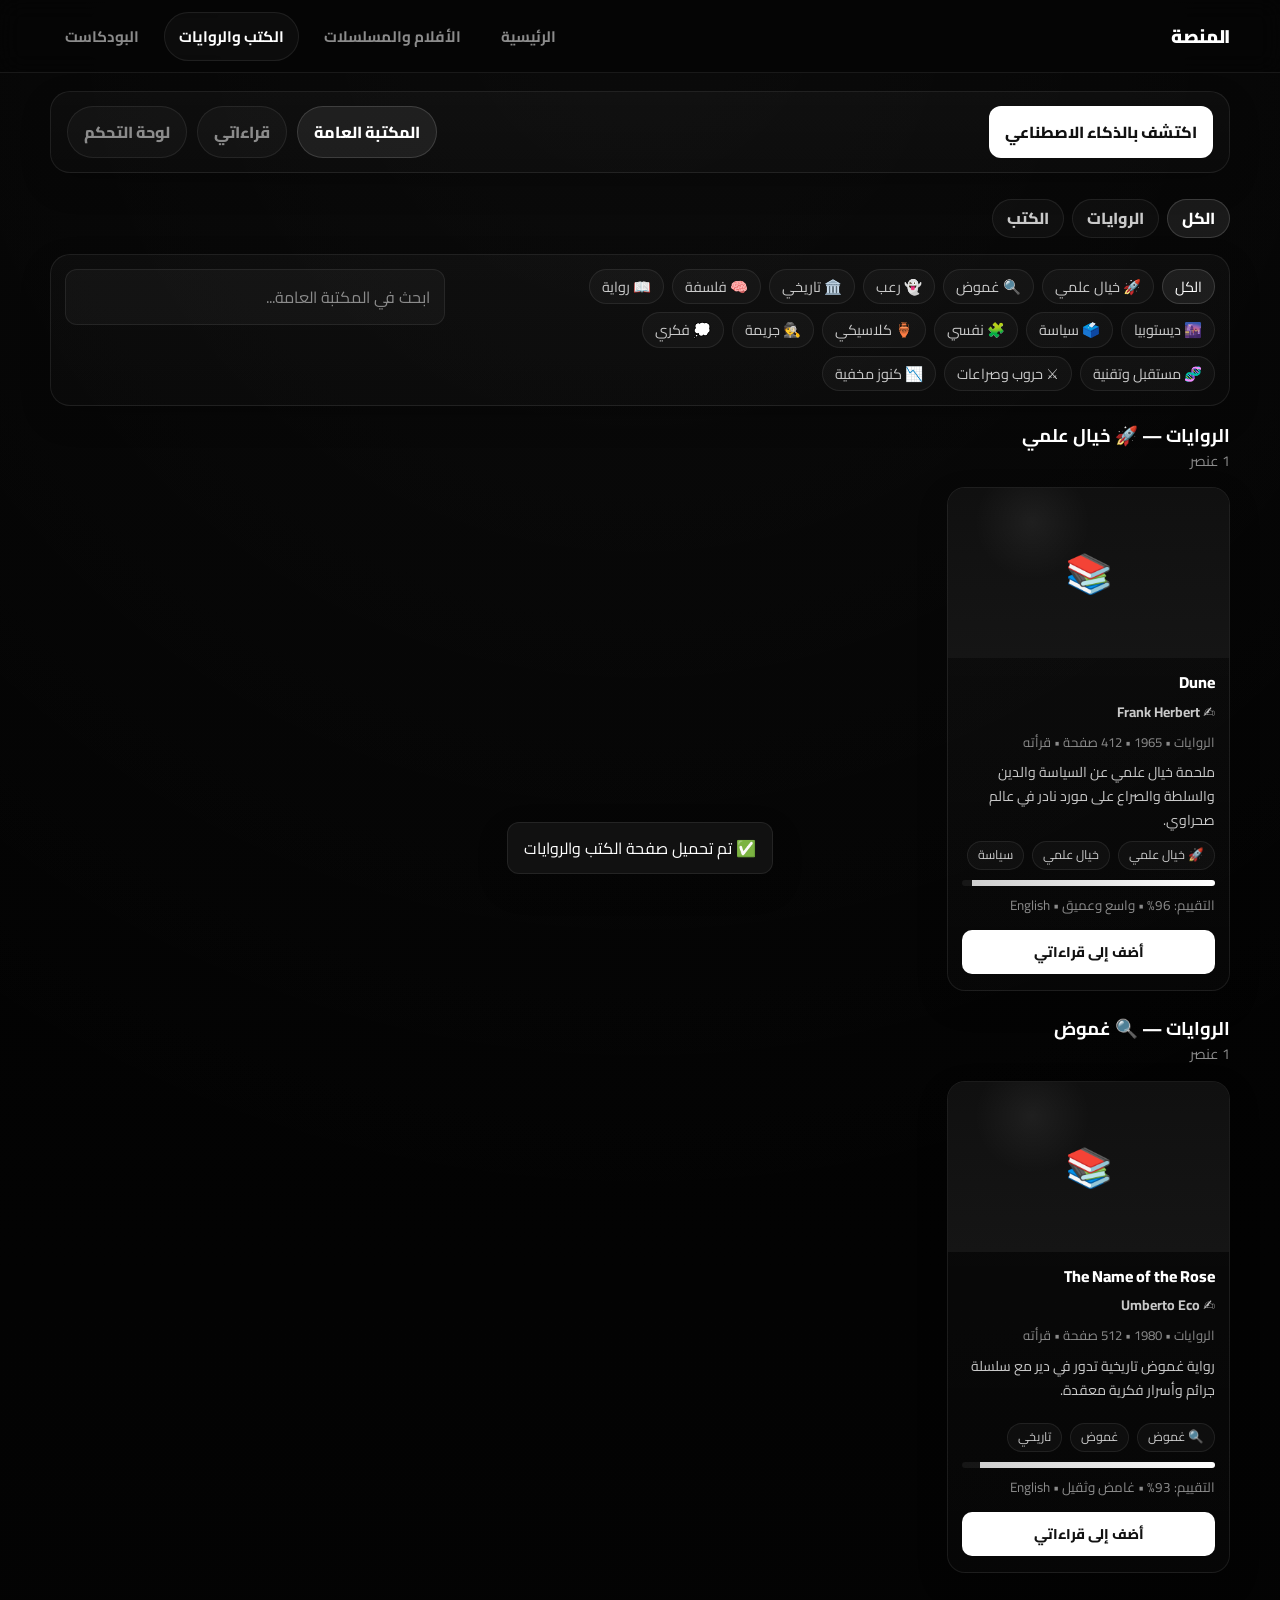
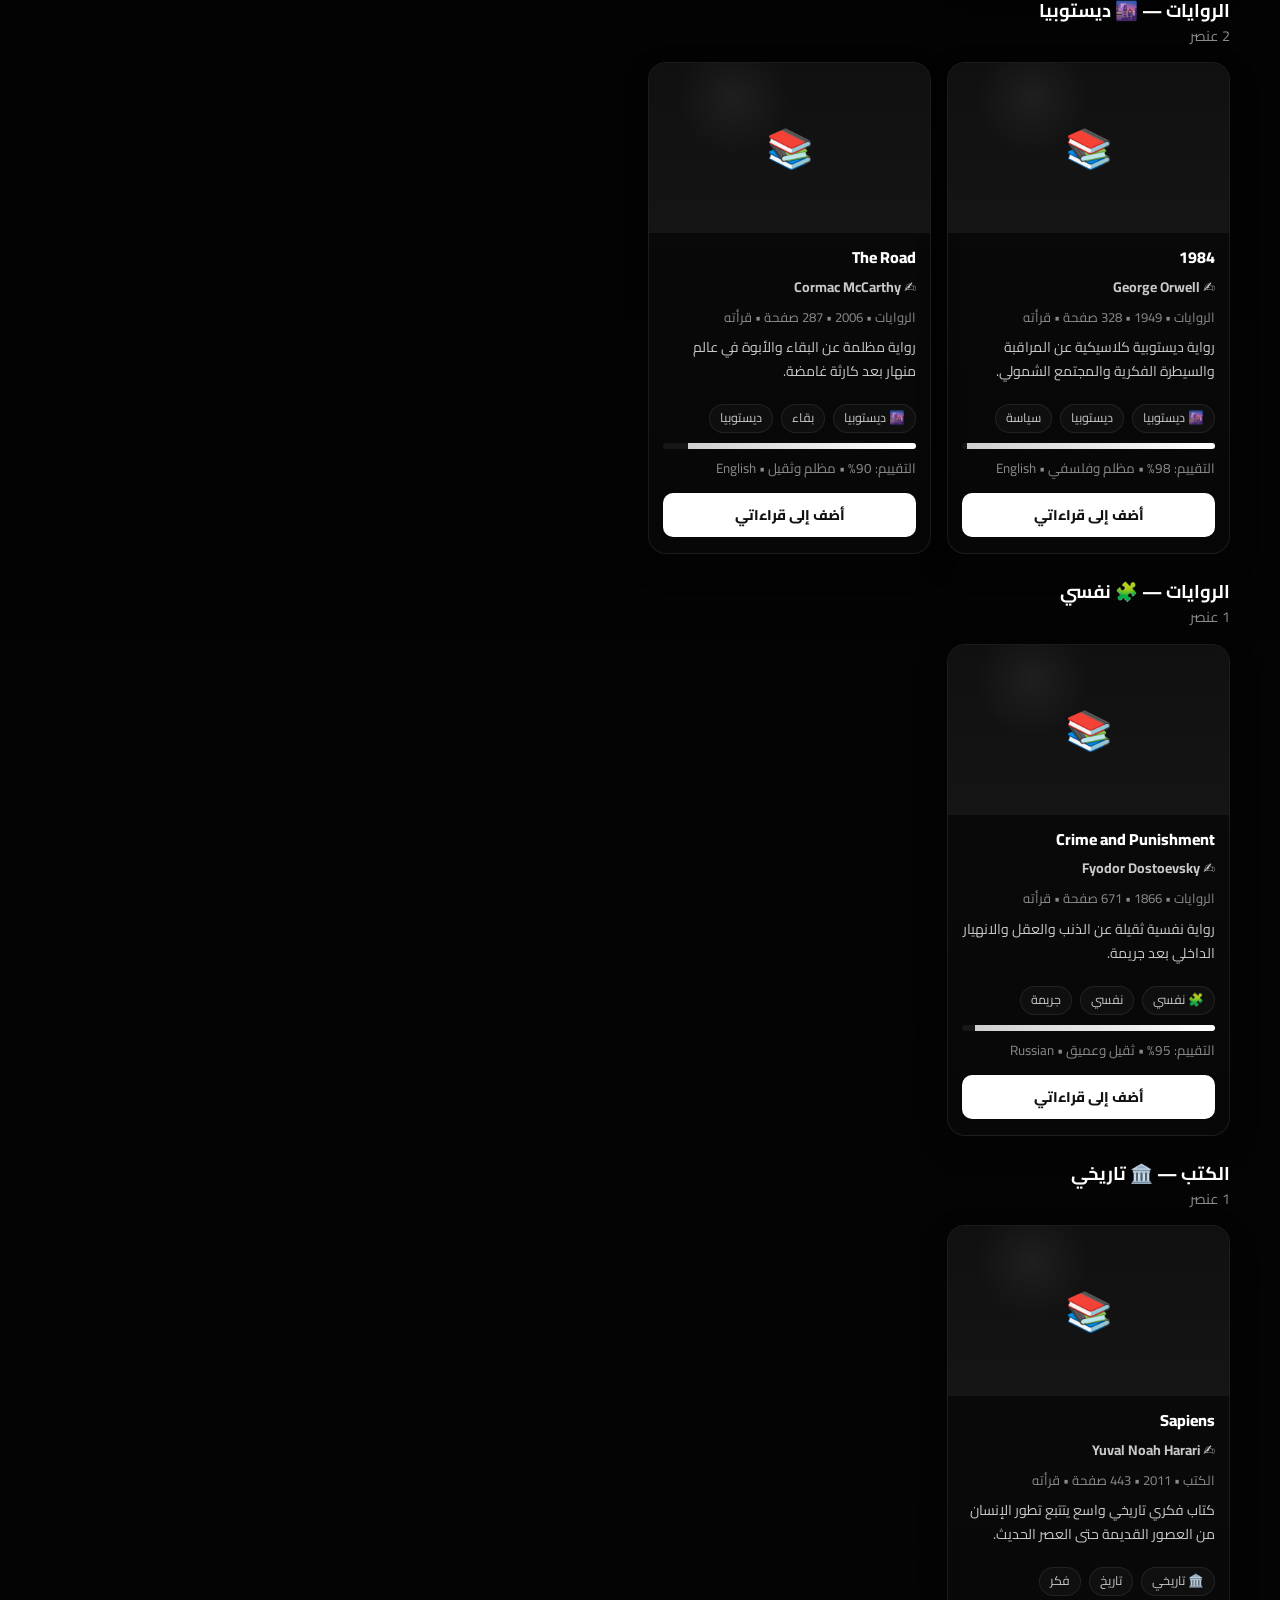
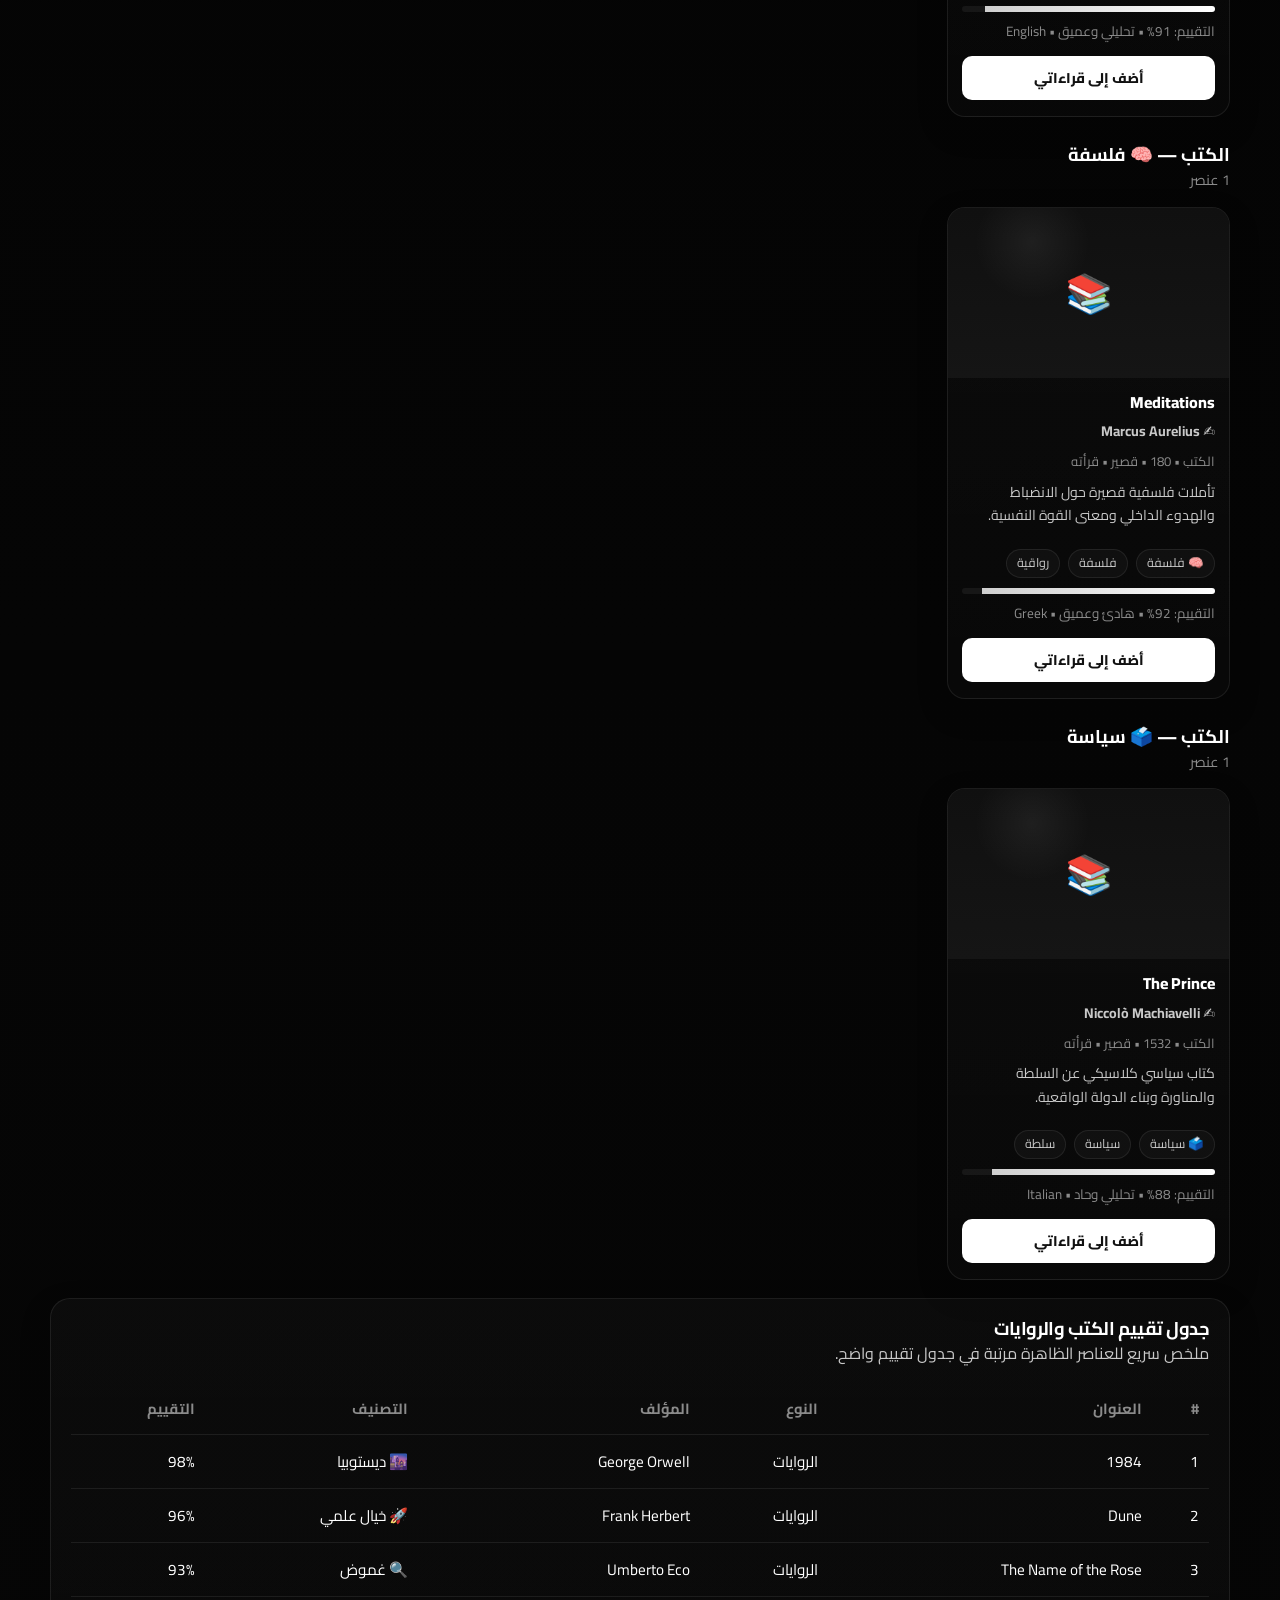
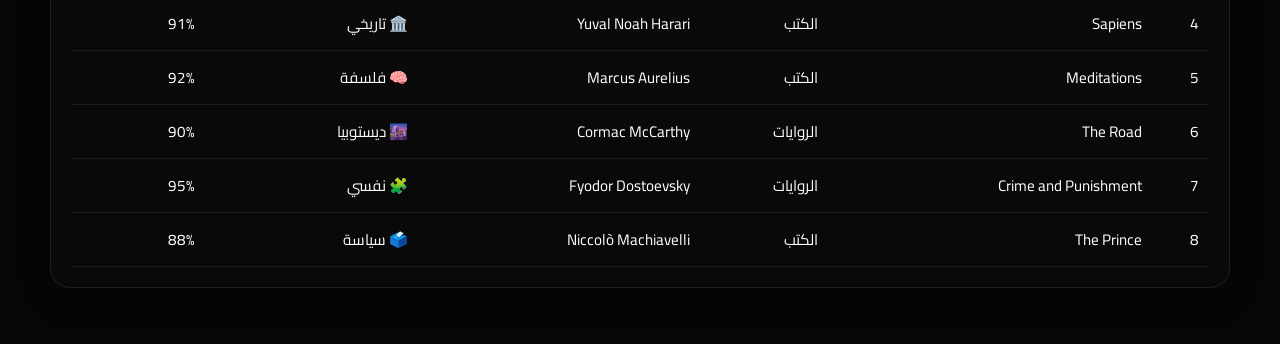
==== commit eb251b78: "Update books.html" ====
--- a/books.html
+++ b/books.html
@@ -15,8 +15,9 @@
   <title>الكتب والروايات | المنصة</title>
 
   <style>
+    /* ===== PAGE FRAME ===== */
     .page-topbar {
-      padding: 24px 0 10px;
+      padding: 18px 0 10px;
     }
 
     .page-topbar .panel {
@@ -31,13 +32,7 @@
       flex-wrap: wrap;
     }
 
-    .page-topbar-actions {
-      display: flex;
-      gap: 10px;
-      align-items: center;
-      flex-wrap: wrap;
-    }
-
+    .page-topbar-actions,
     .page-topbar-tabs {
       display: flex;
       gap: 10px;
@@ -54,7 +49,7 @@
     }
 
     .section-body {
-      padding-top: 18px;
+      padding-top: 16px;
       padding-bottom: 56px;
     }
 
@@ -80,7 +75,7 @@
       gap: 8px;
       flex-wrap: wrap;
       align-items: center;
-      flex: 1 1 520px;
+      flex: 1 1 540px;
     }
 
     .toolbar-actions {
@@ -98,6 +93,34 @@
       width: 100%;
     }
 
+    /* ===== SUBTYPE SWITCH ===== */
+    .subtype-switch {
+      display: flex;
+      gap: 8px;
+      flex-wrap: wrap;
+      margin-bottom: 16px;
+    }
+
+    .subtype-btn {
+      border: 1px solid var(--border);
+      background: rgba(255,255,255,0.03);
+      color: var(--text-2);
+      border-radius: 999px;
+      padding: 9px 14px;
+      cursor: pointer;
+      transition: 0.16s ease;
+      font-weight: 800;
+      line-height: 1.2;
+    }
+
+    .subtype-btn:hover,
+    .subtype-btn.active {
+      color: var(--text);
+      background: rgba(255,255,255,0.08);
+      border-color: rgba(255,255,255,0.15);
+    }
+
+    /* ===== FILTER/TABS ===== */
     .tab-btn {
       border: 1px solid var(--border);
       background: rgba(255,255,255,0.03);
@@ -124,7 +147,7 @@
       padding: 8px 12px;
       cursor: pointer;
       transition: 0.16s ease;
-      font-size: 0.92rem;
+      font-size: 0.9rem;
       line-height: 1.2;
     }
 
@@ -135,16 +158,49 @@
       border-color: rgba(255,255,255,0.14);
     }
 
+    /* ===== SECTIONED CONTENT ===== */
+    .sections-stack {
+      display: grid;
+      gap: 26px;
+    }
+
+    .content-section {
+      display: grid;
+      gap: 14px;
+    }
+
+    .content-section-head {
+      display: flex;
+      align-items: center;
+      justify-content: space-between;
+      gap: 12px;
+      flex-wrap: wrap;
+    }
+
+    .content-section-head h3 {
+      margin: 0;
+      font-size: 1.15rem;
+      line-height: 1.35;
+    }
+
+    .content-section-head p {
+      margin: 0;
+      color: var(--text-3);
+      font-size: 0.9rem;
+      line-height: 1.7;
+    }
+
+    /* ===== 4-UP GRID ===== */
     .media-grid {
       display: grid;
-      grid-template-columns: repeat(auto-fit, minmax(320px, 1fr));
-      gap: 24px;
+      grid-template-columns: repeat(4, minmax(0, 1fr));
+      gap: 16px;
       align-items: stretch;
     }
 
     .book-card {
       border: 1px solid var(--border);
-      border-radius: 24px;
+      border-radius: 18px;
       overflow: hidden;
       background: linear-gradient(180deg, rgba(255,255,255,.03), rgba(255,255,255,.015));
       box-shadow: var(--shadow-md);
@@ -155,12 +211,12 @@
     }
 
     .book-card:hover {
-      transform: translateY(-3px);
+      transform: translateY(-2px);
       border-color: rgba(255,255,255,0.12);
     }
 
     .book-cover {
-      height: 260px;
+      height: 170px;
       background:
         radial-gradient(circle at 30% 20%, rgba(255,255,255,0.05), transparent 24%),
         linear-gradient(180deg, #101010 0%, #181818 100%);
@@ -181,7 +237,7 @@
       display: none;
       align-items: center;
       justify-content: center;
-      font-size: 4rem;
+      font-size: 2.4rem;
       color: var(--text-3);
       background:
         radial-gradient(circle at 30% 20%, rgba(255,255,255,0.06), transparent 24%),
@@ -189,43 +245,43 @@
     }
 
     .book-body {
-      padding: 18px 18px 20px;
+      padding: 14px 14px 16px;
       display: flex;
       flex-direction: column;
-      gap: 10px;
+      gap: 8px;
       flex: 1;
     }
 
     .book-title {
-      font-size: 1.18rem;
+      font-size: 1rem;
       font-weight: 800;
+      line-height: 1.35;
+      margin: 0;
+    }
+
+    .book-author {
+      color: var(--text-2);
+      font-size: 0.88rem;
       line-height: 1.5;
       margin: 0;
-    }
-
-    .book-author {
-      color: var(--text-2);
-      font-size: 0.95rem;
       font-weight: 700;
-      margin: 0;
-      line-height: 1.6;
     }
 
     .book-sub {
       color: var(--text-3);
-      font-size: 0.92rem;
-      line-height: 1.85;
+      font-size: 0.82rem;
+      line-height: 1.7;
       margin: 0;
     }
 
     .book-desc {
       color: var(--text-2);
-      line-height: 1.9;
-      font-size: 0.95rem;
+      line-height: 1.7;
+      font-size: 0.88rem;
       margin: 0;
-      min-height: 88px;
+      min-height: 60px;
       display: -webkit-box;
-      -webkit-line-clamp: 4;
+      -webkit-line-clamp: 3;
       -webkit-box-orient: vertical;
       overflow: hidden;
     }
@@ -242,12 +298,12 @@
       color: var(--text-2);
       border-radius: 999px;
       padding: 6px 10px;
-      font-size: 0.82rem;
+      font-size: 0.78rem;
       line-height: 1.2;
     }
 
     .score-row {
-      margin-top: 6px;
+      margin-top: 2px;
     }
 
     .score-bar {
@@ -261,6 +317,12 @@
       display: block;
       height: 100%;
       background: linear-gradient(90deg, #cfcfcf, #ffffff);
+    }
+
+    .helper-note {
+      color: var(--text-3);
+      font-size: 0.84rem;
+      line-height: 1.65;
     }
 
     .card-actions {
@@ -275,10 +337,10 @@
       border: 1px solid var(--border);
       background: rgba(255,255,255,0.03);
       color: var(--text);
-      border-radius: 12px;
-      padding: 10px 12px;
+      border-radius: 10px;
+      padding: 9px 11px;
       font: inherit;
-      font-size: 0.92rem;
+      font-size: 0.88rem;
       cursor: pointer;
       transition: 0.16s ease;
     }
@@ -302,6 +364,7 @@
       background: rgba(255,255,255,0.03);
     }
 
+    /* ===== DASHBOARD ===== */
     .dashboard-grid {
       display: grid;
       gap: 18px;
@@ -367,14 +430,12 @@
       font-size: 0.95rem;
     }
 
-    .helper-note {
+    .muted {
       color: var(--text-3);
-      font-size: 0.92rem;
-      line-height: 1.7;
     }
 
     .empty-state {
-      padding: 32px;
+      padding: 28px;
       border: 1px dashed var(--border);
       border-radius: 20px;
       text-align: center;
@@ -382,6 +443,7 @@
       background: rgba(255,255,255,0.02);
     }
 
+    /* ===== MODAL ===== */
     .modal-backdrop {
       position: fixed;
       inset: 0;
@@ -398,7 +460,7 @@
     }
 
     .modal {
-      width: min(920px, 100%);
+      width: min(980px, 100%);
       max-height: calc(100vh - 36px);
       overflow: auto;
       border: 1px solid var(--border);
@@ -442,7 +504,7 @@
     }
 
     .form-grid-2 {
-      grid-template-columns: 1fr 1fr;
+      grid-template-columns: repeat(2, 1fr);
     }
 
     .form-grid-3 {
@@ -481,9 +543,15 @@
       color: #ffffff;
     }
 
+    @media (max-width: 1250px) {
+      .media-grid {
+        grid-template-columns: repeat(3, minmax(0, 1fr));
+      }
+    }
+
     @media (max-width: 980px) {
       .page-topbar {
-        padding-top: 18px;
+        padding-top: 16px;
       }
 
       .toolbar-row {
@@ -500,6 +568,10 @@
       .search-box {
         max-width: none;
       }
+
+      .media-grid {
+        grid-template-columns: repeat(2, minmax(0, 1fr));
+      }
     }
 
     @media (max-width: 760px) {
@@ -517,7 +589,8 @@
         padding: 12px;
       }
 
-      .tab-btn {
+      .tab-btn,
+      .subtype-btn {
         width: 100%;
         text-align: center;
       }
@@ -538,7 +611,6 @@
   <header class="nav">
     <div class="container nav-inner">
       <a class="brand" href="index.html">المنصة</a>
-
       <nav class="nav-links">
         <a class="nav-link" href="index.html">الرئيسية</a>
         <a class="nav-link" href="movies.html">الأفلام والمسلسلات</a>
@@ -568,6 +640,8 @@
 
     <!-- PUBLIC -->
     <section id="view-public" class="section-block active section-body container">
+      <div class="subtype-switch" id="public-subtypes"></div>
+
       <div class="view-toolbar-shell">
         <div class="panel view-toolbar">
           <div class="toolbar-row">
@@ -584,7 +658,9 @@
         </div>
       </div>
 
-      <div id="public-grid" class="media-grid"></div>
+      <div id="public-sections" class="sections-stack"></div>
+      <div id="public-rating-wrap" style="margin-top:18px;"></div>
+
       <div id="public-empty" class="empty-state" style="display:none;">
         لا توجد نتائج مطابقة في المكتبة العامة.
       </div>
@@ -592,6 +668,8 @@
 
     <!-- PRIVATE -->
     <section id="view-private" class="section-block section-body container">
+      <div class="subtype-switch" id="private-subtypes"></div>
+
       <div class="view-toolbar-shell">
         <div class="panel view-toolbar">
           <div class="toolbar-row">
@@ -603,13 +681,17 @@
                 class="input search-box"
                 placeholder="ابحث في قراءاتي..."
               />
-              <button id="private-add-btn" class="btn btn-ghost" type="button">إضافة يدويًا</button>
+              <button id="private-add-btn" class="btn btn-ghost" type="button">
+                إضافة يدويًا
+              </button>
             </div>
           </div>
         </div>
       </div>
 
-      <div id="private-grid" class="media-grid"></div>
+      <div id="private-sections" class="sections-stack"></div>
+      <div id="private-rating-wrap" style="margin-top:18px;"></div>
+
       <div id="private-empty" class="empty-state" style="display:none;">
         لا توجد عناصر في قراءاتي بعد.
       </div>
@@ -633,7 +715,6 @@
         <div class="dashboard-grid">
           <div class="dashboard-top">
             <div class="mini-stats" id="dashboard-stats"></div>
-
             <div class="toolbar-actions" style="justify-content:flex-start;">
               <button id="dashboard-add-btn" class="btn btn-primary" type="button">إضافة كتاب</button>
             </div>
@@ -677,8 +758,8 @@
                 <tr>
                   <th>#</th>
                   <th>العنوان</th>
+                  <th>النوع</th>
                   <th>المؤلف</th>
-                  <th>السنة</th>
                   <th>التصنيف</th>
                   <th>التقييم</th>
                   <th>إجراءات</th>
@@ -709,7 +790,7 @@
             <div>
               <strong>تصنيف تلقائي</strong>
               <div class="helper-note">
-                بعد كتابة العنوان والوصف، يمكن للذكاء الاصطناعي مساعدتك في اختيار التصنيف المناسب.
+                بعد كتابة العنوان والوصف، يمكن للذكاء الاصطناعي مساعدتك في اختيار النوع والتصنيف المناسبين.
               </div>
             </div>
             <button id="classify-btn" class="btn btn-secondary" type="button">تصنيف الآن</button>
@@ -720,29 +801,37 @@
         <input type="hidden" id="form-target" />
         <input type="hidden" id="form-id" />
 
-        <div class="form-grid-2">
+        <div class="form-grid-3">
           <div>
             <div class="field-label">العنوان *</div>
             <input id="f-title" class="input" placeholder="مثال: 1984" />
           </div>
+
+          <div>
+            <div class="field-label">النوع</div>
+            <select id="f-kind" class="select input">
+              <option value="novel">رواية</option>
+              <option value="book">كتاب</option>
+            </select>
+          </div>
+
           <div>
             <div class="field-label">المؤلف</div>
             <input id="f-author" class="input" placeholder="مثال: George Orwell" />
           </div>
         </div>
 
-        <div class="form-grid-2" style="margin-top:12px;">
+        <div class="form-grid-3" style="margin-top:12px;">
           <div>
             <div class="field-label">السنة</div>
             <input id="f-year" class="input" placeholder="1949" />
           </div>
+
           <div>
             <div class="field-label">عدد الصفحات</div>
             <input id="f-pages" class="input" placeholder="328 صفحة" />
           </div>
-        </div>
-
-        <div class="form-grid-2" style="margin-top:12px;">
+
           <div>
             <div class="field-label">الحالة</div>
             <select id="f-status" class="select input">
@@ -751,10 +840,18 @@
               <option value="cancelled">توقفت</option>
             </select>
           </div>
+        </div>
+
+        <div class="form-grid-2" style="margin-top:12px;">
           <div>
             <div class="field-label">التصنيف</div>
             <select id="f-filter" class="select input"></select>
           </div>
+
+          <div>
+            <div class="field-label">اللغة الأصلية</div>
+            <input id="f-language" class="input" placeholder="English / Arabic / Spanish" />
+          </div>
         </div>
 
         <div style="margin-top:12px;">
@@ -762,26 +859,26 @@
           <textarea id="f-desc" class="textarea" placeholder="اكتب وصفًا مختصرًا..."></textarea>
         </div>
 
-        <div class="form-grid-2" style="margin-top:12px;">
+        <div class="form-grid-3" style="margin-top:12px;">
           <div>
             <div class="field-label">التاغات (مفصولة بفواصل)</div>
             <input id="f-tags" class="input" placeholder="ديستوبيا، سياسة، مستقبل" />
           </div>
+
           <div>
             <div class="field-label">الأجواء</div>
             <input id="f-vibes" class="input" placeholder="مظلم، فلسفي، عميق" />
           </div>
-        </div>
-
-        <div class="form-grid-2" style="margin-top:12px;">
+
           <div>
             <div class="field-label">التقييم (0–100)</div>
             <input id="f-bar" class="input" type="number" min="0" max="100" value="80" />
           </div>
-          <div>
-            <div class="field-label">صورة الغلاف (اختياري)</div>
-            <input id="f-poster" class="input" placeholder="سيتم جلبها تلقائيًا إن أمكن" />
-          </div>
+        </div>
+
+        <div style="margin-top:12px;">
+          <div class="field-label">صورة الغلاف (اختياري)</div>
+          <input id="f-poster" class="input" placeholder="سيتم جلبها تلقائيًا إن أمكن" />
         </div>
       </div>
 
@@ -808,139 +905,71 @@
 
         <div class="form-grid-3">
           <div>
-            <div class="field-label">النوع</div>
-            <select id="d-kind" class="select input">
-              <option value="روايات وكتب">روايات وكتب</option>
-              <option value="روايات فقط">روايات فقط</option>
-              <option value="كتب فكرية فقط">كتب فكرية فقط</option>
-              <option value="كتب غير خيالية">كتب غير خيالية</option>
-              <option value="قصص قصيرة">قصص قصيرة</option>
-            </select>
+            <div class="field-label">📂 النوع</div>
+            <select id="d-kind" class="select input"></select>
           </div>
 
           <div>
-            <div class="field-label">الفترة</div>
-            <select id="d-era" class="select input">
-              <option value="حديثة نسبيًا">حديثة نسبيًا</option>
-              <option value="كلاسيكية">كلاسيكية</option>
-              <option value="مختلطة">مختلطة</option>
-              <option value="بعد 2000">بعد 2000</option>
-              <option value="1950-1999">1950-1999</option>
-              <option value="قبل 1950">قبل 1950</option>
-            </select>
+            <div class="field-label">🎭 الموضوع</div>
+            <select id="d-topic" class="select input"></select>
           </div>
 
           <div>
-            <div class="field-label">الموضوع</div>
-            <select id="d-topic" class="select input">
-              <option value="خيال علمي">خيال علمي</option>
-              <option value="غموض وجريمة">غموض وجريمة</option>
-              <option value="رعب نفسي">رعب نفسي</option>
-              <option value="ديستوبيا">ديستوبيا</option>
-              <option value="تاريخي">تاريخي</option>
-              <option value="فلسفي">فلسفي</option>
-              <option value="سياسي">سياسي</option>
-              <option value="وجودي">وجودي</option>
-              <option value="ملحمي">ملحمي</option>
-            </select>
+            <div class="field-label">📅 الحقبة الزمنية</div>
+            <select id="d-era" class="select input"></select>
           </div>
         </div>
 
         <div class="form-grid-3" style="margin-top:12px;">
           <div>
-            <div class="field-label">الطول</div>
-            <select id="d-length" class="select input">
-              <option value="قصير">قصير</option>
-              <option value="متوسط">متوسط</option>
-              <option value="طويل">طويل</option>
-            </select>
+            <div class="field-label">⏱️ الطول</div>
+            <select id="d-length" class="select input"></select>
           </div>
 
           <div>
-            <div class="field-label">النبرة</div>
-            <select id="d-tone" class="select input">
-              <option value="مظلم">مظلم</option>
-              <option value="متوازن">متوازن</option>
-              <option value="عميق">عميق</option>
-              <option value="سريع">سريع</option>
-              <option value="شاعري">شاعري</option>
-            </select>
+            <div class="field-label">🎨 النبرة / الأجواء</div>
+            <select id="d-tone" class="select input"></select>
           </div>
 
           <div>
-            <div class="field-label">درجة التعقيد</div>
-            <select id="d-complexity" class="select input">
-              <option value="بسيط">بسيط</option>
-              <option value="متوسط">متوسط</option>
-              <option value="معقد">معقد</option>
-            </select>
+            <div class="field-label">⭐ الشهرة</div>
+            <select id="d-popularity" class="select input"></select>
           </div>
         </div>
 
         <div class="form-grid-3" style="margin-top:12px;">
           <div>
-            <div class="field-label">اللغة</div>
-            <select id="d-language" class="select input">
-              <option value="أي لغة">أي لغة</option>
-              <option value="إنجليزية">إنجليزية</option>
-              <option value="عربية">عربية</option>
-              <option value="مترجم للعربية">مترجم للعربية</option>
-            </select>
+            <div class="field-label">🌍 اللغة الأصلية</div>
+            <select id="d-language" class="select input"></select>
           </div>
 
           <div>
-            <div class="field-label">نوع الواقعية</div>
-            <select id="d-realism" class="select input">
-              <option value="واقعي">واقعي</option>
-              <option value="شبه واقعي">شبه واقعي</option>
-              <option value="خيالي جدًا">خيالي جدًا</option>
-            </select>
+            <div class="field-label">🧠 درجة التعقيد</div>
+            <select id="d-complexity" class="select input"></select>
           </div>
 
           <div>
-            <div class="field-label">الشعبية</div>
-            <select id="d-popularity" class="select input">
-              <option value="مشهور أو نادر">مشهور أو نادر</option>
-              <option value="مشهور">مشهور</option>
-              <option value="متوسط الشهرة">متوسط الشهرة</option>
-              <option value="نادر">نادر</option>
-            </select>
-          </div>
-        </div>
-
-        <div class="form-grid-2" style="margin-top:12px;">
-          <div>
-            <div class="field-label">نوع النهاية</div>
-            <select id="d-ending" class="select input">
-              <option value="أي نهاية">أي نهاية</option>
-              <option value="مكتملة">مكتملة</option>
-              <option value="مفتوحة">مفتوحة</option>
-              <option value="صادمة">صادمة</option>
-            </select>
-          </div>
-
-          <div>
-            <div class="field-label">نوع القراءة</div>
-            <select id="d-reading-style" class="select input">
-              <option value="قراءة ممتعة">قراءة ممتعة</option>
-              <option value="قراءة فكرية">قراءة فكرية</option>
-              <option value="قراءة تحليلية">قراءة تحليلية</option>
-              <option value="قراءة خفيفة">قراءة خفيفة</option>
-            </select>
+            <div class="field-label">🔬 الواقعية</div>
+            <select id="d-realism" class="select input"></select>
           </div>
         </div>
 
         <div style="margin-top:12px;">
-          <div class="field-label">تفضيلات إضافية</div>
+          <div class="field-label">📖 نوع القراءة</div>
+          <select id="d-reading-style" class="select input"></select>
+        </div>
+
+        <div style="margin-top:12px;">
+          <div class="field-label">✍️ أخبرني أكثر (اختياري)</div>
           <textarea
             id="d-notes"
             class="textarea"
-            placeholder="مثال: أريد شيئًا مثل 1984 لكن أقصر، أو رواية فلسفية مظلمة بلا رومانسية..."
+            placeholder="مثلاً: أريد شيئًا مثل 1984 لكن أقصر، أو رواية فلسفية كورية مظلمة..."
           ></textarea>
         </div>
 
         <div class="hero-actions" style="justify-content:flex-start; margin-top:16px;">
-          <button id="run-discover-btn" class="btn btn-primary" type="button">ابحث الآن</button>
+          <button id="run-discover-btn" class="btn btn-primary" type="button">✨ ابحث الآن</button>
         </div>
 
         <div id="discover-results" class="discover-results"></div>
@@ -952,7 +981,6 @@
 
   <script src="assets/js/config.js"></script>
   <script src="assets/js/common.js"></script>
-
   <script>
     const {
       toast,
@@ -962,6 +990,11 @@
       getPageConfig,
       getSupabaseConfig,
       saveSupabaseConfig,
+      getDiscoverOptions,
+      buildDiscoverPrompt,
+      buildClassifyPrompt,
+      groupItemsBySection,
+      buildRatingTableHTML,
       dbFetch,
       dbInsert,
       dbUpdate,
@@ -974,14 +1007,23 @@
     const PAGE = getPageConfig(PAGE_KEY);
     const FILTERS = PAGE.filters;
     const FILTER_KEYS = Object.keys(FILTERS);
+    const SUBTYPES = PAGE.subtypes || {};
+    const SUBTYPE_KEYS = Object.keys(SUBTYPES);
+    const DISCOVER = getDiscoverOptions(PAGE_KEY);
 
     const state = {
       currentView: "public",
       dashboardUnlocked: false,
+
       publicItems: [],
       privateItems: [],
+
       publicFilter: "all",
       privateFilter: "all",
+
+      publicSubtype: PAGE.defaultSubtype || "all",
+      privateSubtype: PAGE.defaultSubtype || "all",
+
       publicQuery: "",
       privateQuery: ""
     };
@@ -991,22 +1033,25 @@
         id: "1",
         title: "1984",
         author: "George Orwell",
+        kind: "novel",
         year: "1949",
         pages: "328 صفحة",
         status: "complete",
-        filter: "fiction",
-        type: "fiction",
+        filter: "dystopia",
+        type: "dystopia",
         desc: "رواية ديستوبية كلاسيكية عن المراقبة والسيطرة الفكرية والمجتمع الشمولي.",
         tags: ["ديستوبيا", "سياسة", "رقابة"],
         vibes: "مظلم وفلسفي",
         bar: 98,
         badge_extra: "",
-        poster: ""
+        poster: "",
+        language: "English"
       },
       {
         id: "2",
         title: "Dune",
         author: "Frank Herbert",
+        kind: "novel",
         year: "1965",
         pages: "412 صفحة",
         status: "complete",
@@ -1017,12 +1062,14 @@
         vibes: "واسع وعميق",
         bar: 96,
         badge_extra: "",
-        poster: ""
+        poster: "",
+        language: "English"
       },
       {
         id: "3",
         title: "The Name of the Rose",
         author: "Umberto Eco",
+        kind: "novel",
         year: "1980",
         pages: "512 صفحة",
         status: "complete",
@@ -1033,7 +1080,98 @@
         vibes: "غامض وثقيل",
         bar: 93,
         badge_extra: "",
-        poster: ""
+        poster: "",
+        language: "English"
+      },
+      {
+        id: "4",
+        title: "Sapiens",
+        author: "Yuval Noah Harari",
+        kind: "book",
+        year: "2011",
+        pages: "443 صفحة",
+        status: "complete",
+        filter: "history",
+        type: "history",
+        desc: "كتاب فكري تاريخي واسع يتتبع تطور الإنسان من العصور القديمة حتى العصر الحديث.",
+        tags: ["تاريخ", "فكر", "إنسان"],
+        vibes: "تحليلي وعميق",
+        bar: 91,
+        badge_extra: "",
+        poster: "",
+        language: "English"
+      },
+      {
+        id: "5",
+        title: "Meditations",
+        author: "Marcus Aurelius",
+        kind: "book",
+        year: "180",
+        pages: "قصير",
+        status: "complete",
+        filter: "philosophy",
+        type: "philosophy",
+        desc: "تأملات فلسفية قصيرة حول الانضباط والهدوء الداخلي ومعنى القوة النفسية.",
+        tags: ["فلسفة", "رواقية", "تأمل"],
+        vibes: "هادئ وعميق",
+        bar: 92,
+        badge_extra: "",
+        poster: "",
+        language: "Greek"
+      },
+      {
+        id: "6",
+        title: "The Road",
+        author: "Cormac McCarthy",
+        kind: "novel",
+        year: "2006",
+        pages: "287 صفحة",
+        status: "complete",
+        filter: "dystopia",
+        type: "dystopia",
+        desc: "رواية مظلمة عن البقاء والأبوة في عالم منهار بعد كارثة غامضة.",
+        tags: ["بقاء", "ديستوبيا", "أبوة"],
+        vibes: "مظلم وثقيل",
+        bar: 90,
+        badge_extra: "",
+        poster: "",
+        language: "English"
+      },
+      {
+        id: "7",
+        title: "Crime and Punishment",
+        author: "Fyodor Dostoevsky",
+        kind: "novel",
+        year: "1866",
+        pages: "671 صفحة",
+        status: "complete",
+        filter: "psychology",
+        type: "psychology",
+        desc: "رواية نفسية ثقيلة عن الذنب والعقل والانهيار الداخلي بعد جريمة.",
+        tags: ["نفسي", "جريمة", "فلسفي"],
+        vibes: "ثقيل وعميق",
+        bar: 95,
+        badge_extra: "",
+        poster: "",
+        language: "Russian"
+      },
+      {
+        id: "8",
+        title: "The Prince",
+        author: "Niccolò Machiavelli",
+        kind: "book",
+        year: "1532",
+        pages: "قصير",
+        status: "complete",
+        filter: "politics",
+        type: "politics",
+        desc: "كتاب سياسي كلاسيكي عن السلطة والمناورة وبناء الدولة الواقعية.",
+        tags: ["سياسة", "سلطة", "كلاسيكي"],
+        vibes: "تحليلي وحاد",
+        bar: 88,
+        badge_extra: "",
+        poster: "",
+        language: "Italian"
       }
     ];
 
@@ -1055,24 +1193,33 @@
 
     function normalizeItem(item, target = "public") {
       const out = { ...item };
+
       out.id = String(out.id || Date.now());
       out.title = out.title || "بدون عنوان";
       out.author = out.author || "";
+
+      const incomingKind = String(out.kind || "").trim();
+      out.kind = SUBTYPE_KEYS.includes(incomingKind) && incomingKind !== "all" ? incomingKind : "book";
+
       out.year = out.year || "";
       out.pages = out.pages || "";
       out.status = out.status || "complete";
+
       out.filter = FILTER_KEYS.includes(out.filter) ? out.filter : "fiction";
       out.type = out.type || out.filter;
+
       out.desc = out.desc || out.desc_ar || "";
       out.tags = Array.isArray(out.tags)
         ? out.tags
-        : (typeof out.tags === "string"
-          ? out.tags.split(/[،,]/).map(s => s.trim()).filter(Boolean)
-          : []);
+        : typeof out.tags === "string"
+        ? out.tags.split(/[،,]/).map((s) => s.trim()).filter(Boolean)
+        : [];
+
       out.vibes = out.vibes || "";
       out.bar = Math.max(0, Math.min(100, parseInt(out.bar || 75, 10)));
       out.badge_extra = out.badge_extra || "";
       out.poster = out.poster || "";
+      out.language = out.language || "";
 
       if (target === "private") {
         out.user_id = out.user_id || ensureUserId();
@@ -1084,7 +1231,6 @@
     function loadLocalPublic() {
       const raw = storageGet(PAGE.localKey, "");
       if (!raw) return DEFAULT_PUBLIC.slice();
-
       try {
         return JSON.parse(raw);
       } catch {
@@ -1099,7 +1245,6 @@
     function loadLocalPrivate() {
       const raw = storageGet(PAGE.myLocalKey, "");
       if (!raw) return [];
-
       try {
         return JSON.parse(raw);
       } catch {
@@ -1114,14 +1259,14 @@
     async function loadData() {
       const supa = getSupabaseConfig();
 
-      state.publicItems = loadLocalPublic().map(item => normalizeItem(item, "public"));
-      state.privateItems = loadLocalPrivate().map(item => normalizeItem(item, "private"));
+      state.publicItems = loadLocalPublic().map((item) => normalizeItem(item, "public"));
+      state.privateItems = loadLocalPrivate().map((item) => normalizeItem(item, "private"));
 
       if (supa.connected) {
         try {
           const publicRows = await dbFetch(PAGE.dbTable, "select=*");
           if (Array.isArray(publicRows)) {
-            state.publicItems = publicRows.map(item => normalizeItem(item, "public"));
+            state.publicItems = publicRows.map((item) => normalizeItem(item, "public"));
             saveLocalPublic();
           }
         } catch (e) {
@@ -1134,9 +1279,8 @@
             PAGE.userTable,
             `select=*&user_id=eq.${encodeURIComponent(userId)}`
           );
-
           if (Array.isArray(privateRows)) {
-            state.privateItems = privateRows.map(item => normalizeItem(item, "private"));
+            state.privateItems = privateRows.map((item) => normalizeItem(item, "private"));
             saveLocalPrivate();
           }
         } catch (e) {
@@ -1146,11 +1290,17 @@
     }
 
     function statusLabel(status) {
-      return ({
-        complete: "قرأته",
-        ongoing: "أقرأه الآن",
-        cancelled: "توقفت"
-      }[status] || status || "—");
+      return (
+        {
+          complete: "قرأته",
+          ongoing: "أقرأه الآن",
+          cancelled: "توقفت"
+        }[status] || status || "—"
+      );
+    }
+
+    function kindLabel(kind) {
+      return PAGE.subtypes?.[kind] || kind || "—";
     }
 
     function buildFilterButtons(containerId, activeKey, onChange) {
@@ -1167,6 +1317,20 @@
       });
     }
 
+    function buildSubtypeButtons(containerId, activeKey, onChange) {
+      const container = document.getElementById(containerId);
+      container.innerHTML = "";
+
+      Object.entries(SUBTYPES).forEach(([key, label]) => {
+        const btn = document.createElement("button");
+        btn.type = "button";
+        btn.className = "subtype-btn" + (key === activeKey ? " active" : "");
+        btn.textContent = label;
+        btn.addEventListener("click", () => onChange(key));
+        container.appendChild(btn);
+      });
+    }
+
     function textMatches(item, query) {
       const q = (query || "").trim().toLowerCase();
       if (!q) return true;
@@ -1174,12 +1338,16 @@
       const text = [
         item.title,
         item.author,
+        item.kind,
         item.year,
         item.pages,
         item.desc,
         item.vibes,
+        item.language,
         ...(item.tags || [])
-      ].join(" ").toLowerCase();
+      ]
+        .join(" ")
+        .toLowerCase();
 
       return text.includes(q);
     }
@@ -1187,11 +1355,13 @@
     function getFilteredItems(target) {
       const items = target === "public" ? state.publicItems : state.privateItems;
       const filterKey = target === "public" ? state.publicFilter : state.privateFilter;
+      const subtypeKey = target === "public" ? state.publicSubtype : state.privateSubtype;
       const query = target === "public" ? state.publicQuery : state.privateQuery;
 
-      return items.filter(item => {
+      return items.filter((item) => {
         const passFilter = filterKey === "all" || item.filter === filterKey;
-        return passFilter && textMatches(item, query);
+        const passSubtype = subtypeKey === "all" || item.kind === subtypeKey;
+        return passFilter && passSubtype && textMatches(item, query);
       });
     }
 
@@ -1221,40 +1391,55 @@
       card.className = "book-card";
 
       const actions = [];
+
       if (target === "public") {
-        actions.push(`<button class="small-btn primary" data-action="clone-private" data-id="${item.id}">أضف إلى قراءاتي</button>`);
+        actions.push(
+          `<button class="small-btn primary" data-action="clone-private" data-id="${item.id}">أضف إلى قراءاتي</button>`
+        );
       }
 
       if (target === "private") {
-        actions.push(`<button class="small-btn" data-action="edit-private" data-id="${item.id}">تعديل</button>`);
-        actions.push(`<button class="small-btn danger" data-action="delete-private" data-id="${item.id}">حذف</button>`);
+        actions.push(
+          `<button class="small-btn" data-action="edit-private" data-id="${item.id}">تعديل</button>`
+        );
+        actions.push(
+          `<button class="small-btn danger" data-action="delete-private" data-id="${item.id}">حذف</button>`
+        );
       }
 
       card.innerHTML = `
         ${createCoverHtml(item)}
+
         <div class="book-body">
           <div class="book-title">${item.title}</div>
+
           ${item.author ? `<div class="book-author">✍️ ${item.author}</div>` : ""}
 
           <div class="book-sub">
-            ${item.year || "—"}
+            ${kindLabel(item.kind)}
+            ${item.year ? " • " + item.year : ""}
             ${item.pages ? " • " + item.pages : ""}
             ${item.status ? " • " + statusLabel(item.status) : ""}
           </div>
 
           <div class="book-desc">${item.desc || "لا يوجد وصف بعد."}</div>
 
-          <div class="tag-row" style="margin-top:12px;">
+          <div class="tag-row">
             <span class="tag">${FILTERS[item.filter] || item.filter}</span>
-            ${(item.tags || []).slice(0, 3).map(tag => `<span class="tag">${tag}</span>`).join("")}
+            ${(item.tags || [])
+              .slice(0, 2)
+              .map((tag) => `<span class="tag">${tag}</span>`)
+              .join("")}
           </div>
 
           <div class="score-row">
             <div class="score-bar"><span style="width:${item.bar || 0}%"></span></div>
           </div>
 
-          <div class="helper-note" style="margin-top:8px;">
-            التقييم: ${item.bar || 0}% ${item.vibes ? "• " + item.vibes : ""}
+          <div class="helper-note">
+            التقييم: ${item.bar || 0}% ${item.vibes ? "• " + item.vibes : ""} ${
+        item.language ? "• " + item.language : ""
+      }
           </div>
 
           <div class="card-actions">${actions.join("")}</div>
@@ -1264,48 +1449,100 @@
       return card;
     }
 
-    function renderPublic() {
-      buildFilterButtons("public-filters", state.publicFilter, key => {
-        state.publicFilter = key;
-        renderPublic();
+    function renderSectionedTarget(target) {
+      const subtypeContainerId = target === "public" ? "public-subtypes" : "private-subtypes";
+      const filterContainerId = target === "public" ? "public-filters" : "private-filters";
+      const sectionsContainerId = target === "public" ? "public-sections" : "private-sections";
+      const emptyId = target === "public" ? "public-empty" : "private-empty";
+      const ratingWrapId = target === "public" ? "public-rating-wrap" : "private-rating-wrap";
+
+      const activeSubtype = target === "public" ? state.publicSubtype : state.privateSubtype;
+      const activeFilter = target === "public" ? state.publicFilter : state.privateFilter;
+
+      buildSubtypeButtons(subtypeContainerId, activeSubtype, (key) => {
+        if (target === "public") state.publicSubtype = key;
+        else state.privateSubtype = key;
+        renderSectionedTarget(target);
       });
 
-      const items = getFilteredItems("public");
-      const grid = document.getElementById("public-grid");
-      const empty = document.getElementById("public-empty");
-
-      grid.innerHTML = "";
+      buildFilterButtons(filterContainerId, activeFilter, (key) => {
+        if (target === "public") state.publicFilter = key;
+        else state.privateFilter = key;
+        renderSectionedTarget(target);
+      });
+
+      const items = getFilteredItems(target);
+      const empty = document.getElementById(emptyId);
+      const sectionsWrap = document.getElementById(sectionsContainerId);
+      const ratingWrap = document.getElementById(ratingWrapId);
+
+      sectionsWrap.innerHTML = "";
+      ratingWrap.innerHTML = "";
 
       if (!items.length) {
         empty.style.display = "block";
+        return;
+      }
+
+      empty.style.display = "none";
+
+      const sections = groupItemsBySection(items, PAGE_KEY, {
+        activeSubtype,
+        subtypeKey: "kind"
+      });
+
+      if (!sections.length) {
+        const fallbackSection = document.createElement("section");
+        fallbackSection.className = "content-section";
+        fallbackSection.innerHTML = `
+          <div class="content-section-head">
+            <div>
+              <h3>النتائج</h3>
+              <p>العناصر المطابقة الحالية</p>
+            </div>
+          </div>
+          <div class="media-grid"></div>
+        `;
+
+        const grid = fallbackSection.querySelector(".media-grid");
+        items.forEach((item) => grid.appendChild(createCard(item, target)));
+        sectionsWrap.appendChild(fallbackSection);
       } else {
-        empty.style.display = "none";
-        items.forEach(item => grid.appendChild(createCard(item, "public")));
-      }
-
-      bindPublicCardActions();
+        sections.forEach((section) => {
+          const sec = document.createElement("section");
+          sec.className = "content-section";
+
+          sec.innerHTML = `
+            <div class="content-section-head">
+              <div>
+                <h3>${section.sectionTitle}</h3>
+                <p>${section.items.length} عنصر</p>
+              </div>
+            </div>
+            <div class="media-grid"></div>
+          `;
+
+          const grid = sec.querySelector(".media-grid");
+          section.items.forEach((item) => grid.appendChild(createCard(item, target)));
+          sectionsWrap.appendChild(sec);
+        });
+      }
+
+      ratingWrap.innerHTML = buildRatingTableHTML(items, PAGE_KEY);
+
+      if (target === "public") {
+        bindPublicCardActions();
+      } else {
+        bindPrivateCardActions();
+      }
+    }
+
+    function renderPublic() {
+      renderSectionedTarget("public");
     }
 
     function renderPrivate() {
-      buildFilterButtons("private-filters", state.privateFilter, key => {
-        state.privateFilter = key;
-        renderPrivate();
-      });
-
-      const items = getFilteredItems("private");
-      const grid = document.getElementById("private-grid");
-      const empty = document.getElementById("private-empty");
-
-      grid.innerHTML = "";
-
-      if (!items.length) {
-        empty.style.display = "block";
-      } else {
-        empty.style.display = "none";
-        items.forEach(item => grid.appendChild(createCard(item, "private")));
-      }
-
-      bindPrivateCardActions();
+      renderSectionedTarget("private");
     }
 
     function renderDashboard() {
@@ -1313,15 +1550,24 @@
       const tbody = document.getElementById("dashboard-tbody");
 
       const counts = {};
-      state.publicItems.forEach(item => {
+      state.publicItems.forEach((item) => {
         counts[item.filter] = (counts[item.filter] || 0) + 1;
       });
 
+      const novelCount = state.publicItems.filter((x) => x.kind === "novel").length;
+      const bookCount = state.publicItems.filter((x) => x.kind === "book").length;
+
       statsWrap.innerHTML = [
         `<div class="mini-stat"><strong>${state.publicItems.length}</strong> إجمالي</div>`,
+        `<div class="mini-stat"><strong>${novelCount}</strong> روايات</div>`,
+        `<div class="mini-stat"><strong>${bookCount}</strong> كتب</div>`,
         ...Object.entries(FILTERS)
           .filter(([key]) => key !== "all")
-          .map(([key, label]) => `<div class="mini-stat"><strong>${counts[key] || 0}</strong> ${label}</div>`)
+          .slice(0, 6)
+          .map(
+            ([key, label]) =>
+              `<div class="mini-stat"><strong>${counts[key] || 0}</strong> ${label}</div>`
+          )
       ].join("");
 
       if (!state.publicItems.length) {
@@ -1329,15 +1575,17 @@
         return;
       }
 
-      tbody.innerHTML = state.publicItems.map((item, index) => `
+      tbody.innerHTML = state.publicItems
+        .map(
+          (item, index) => `
         <tr>
           <td>${index + 1}</td>
           <td>
             <strong>${item.title}</strong>
             <div class="muted">${item.desc ? item.desc.slice(0, 70) : "—"}</div>
           </td>
+          <td>${kindLabel(item.kind)}</td>
           <td>${item.author || "—"}</td>
-          <td>${item.year || "—"}</td>
           <td>${FILTERS[item.filter] || item.filter}</td>
           <td>${item.bar || 0}%</td>
           <td>
@@ -1347,13 +1595,15 @@
             </div>
           </td>
         </tr>
-      `).join("");
-
-      tbody.querySelectorAll('[data-action="edit-public"]').forEach(btn => {
+      `
+        )
+        .join("");
+
+      tbody.querySelectorAll('[data-action="edit-public"]').forEach((btn) => {
         btn.addEventListener("click", () => openItemModal("edit", "public", btn.dataset.id));
       });
 
-      tbody.querySelectorAll('[data-action="delete-public"]').forEach(btn => {
+      tbody.querySelectorAll('[data-action="delete-public"]').forEach((btn) => {
         btn.addEventListener("click", () => deleteItem("public", btn.dataset.id));
       });
     }
@@ -1361,11 +1611,11 @@
     function switchView(view) {
       state.currentView = view;
 
-      document.querySelectorAll(".tab-btn").forEach(btn => {
+      document.querySelectorAll(".tab-btn").forEach((btn) => {
         btn.classList.toggle("active", btn.dataset.view === view);
       });
 
-      document.querySelectorAll(".section-block").forEach(section => {
+      document.querySelectorAll(".section-block").forEach((section) => {
         section.classList.remove("active");
       });
 
@@ -1377,9 +1627,9 @@
     }
 
     function bindPublicCardActions() {
-      document.querySelectorAll('[data-action="clone-private"]').forEach(btn => {
+      document.querySelectorAll('[data-action="clone-private"]').forEach((btn) => {
         btn.addEventListener("click", () => {
-          const item = state.publicItems.find(x => String(x.id) === String(btn.dataset.id));
+          const item = state.publicItems.find((x) => String(x.id) === String(btn.dataset.id));
           if (!item) return;
 
           addToPrivate({
@@ -1391,11 +1641,11 @@
     }
 
     function bindPrivateCardActions() {
-      document.querySelectorAll('[data-action="edit-private"]').forEach(btn => {
+      document.querySelectorAll('[data-action="edit-private"]').forEach((btn) => {
         btn.addEventListener("click", () => openItemModal("edit", "private", btn.dataset.id));
       });
 
-      document.querySelectorAll('[data-action="delete-private"]').forEach(btn => {
+      document.querySelectorAll('[data-action="delete-private"]').forEach((btn) => {
         btn.addEventListener("click", () => deleteItem("private", btn.dataset.id));
       });
     }
@@ -1419,6 +1669,7 @@
     function setFormValues(item) {
       document.getElementById("form-id").value = item?.id || "";
       document.getElementById("f-title").value = item?.title || "";
+      document.getElementById("f-kind").value = item?.kind || "book";
       document.getElementById("f-author").value = item?.author || "";
       document.getElementById("f-year").value = item?.year || "";
       document.getElementById("f-pages").value = item?.pages || "";
@@ -1427,27 +1678,37 @@
       document.getElementById("f-desc").value = item?.desc || "";
       document.getElementById("f-tags").value = (item?.tags || []).join("، ");
       document.getElementById("f-vibes").value = item?.vibes || "";
+      document.getElementById("f-language").value = item?.language || "";
       document.getElementById("f-bar").value = item?.bar || 80;
       document.getElementById("f-poster").value = item?.poster || "";
     }
 
     function getFormValues(target) {
-      return normalizeItem({
-        id: document.getElementById("form-id").value || String(Date.now()),
-        title: document.getElementById("f-title").value.trim(),
-        author: document.getElementById("f-author").value.trim(),
-        year: document.getElementById("f-year").value.trim(),
-        pages: document.getElementById("f-pages").value.trim(),
-        status: document.getElementById("f-status").value,
-        filter: document.getElementById("f-filter").value,
-        type: document.getElementById("f-filter").value,
-        desc: document.getElementById("f-desc").value.trim(),
-        tags: document.getElementById("f-tags").value.split(/[،,]/).map(s => s.trim()).filter(Boolean),
-        vibes: document.getElementById("f-vibes").value.trim(),
-        bar: parseInt(document.getElementById("f-bar").value || "80", 10),
-        poster: document.getElementById("f-poster").value.trim(),
-        badge_extra: ""
-      }, target);
+      return normalizeItem(
+        {
+          id: document.getElementById("form-id").value || String(Date.now()),
+          title: document.getElementById("f-title").value.trim(),
+          kind: document.getElementById("f-kind").value,
+          author: document.getElementById("f-author").value.trim(),
+          year: document.getElementById("f-year").value.trim(),
+          pages: document.getElementById("f-pages").value.trim(),
+          status: document.getElementById("f-status").value,
+          filter: document.getElementById("f-filter").value,
+          type: document.getElementById("f-filter").value,
+          desc: document.getElementById("f-desc").value.trim(),
+          tags: document
+            .getElementById("f-tags")
+            .value.split(/[،,]/)
+            .map((s) => s.trim())
+            .filter(Boolean),
+          vibes: document.getElementById("f-vibes").value.trim(),
+          language: document.getElementById("f-language").value.trim(),
+          bar: parseInt(document.getElementById("f-bar").value || "80", 10),
+          poster: document.getElementById("f-poster").value.trim(),
+          badge_extra: ""
+        },
+        target
+      );
     }
 
     function openItemModal(mode, target, id = "") {
@@ -1464,8 +1725,9 @@
 
       let item = null;
       if (mode === "edit") {
-        item = (target === "public" ? state.publicItems : state.privateItems)
-          .find(x => String(x.id) === String(id));
+        item = (target === "public" ? state.publicItems : state.privateItems).find(
+          (x) => String(x.id) === String(id)
+        );
       }
 
       setFormValues(item);
@@ -1477,17 +1739,11 @@
         const q = encodeURIComponent(`${title} ${author || ""}`.trim());
         const res = await fetch(`https://openlibrary.org/search.json?q=${q}&limit=1`);
         const data = await res.json();
-
         const doc = data?.docs?.[0];
+
         if (!doc) return "";
-
-        if (doc.cover_i) {
-          return `https://covers.openlibrary.org/b/id/${doc.cover_i}-L.jpg`;
-        }
-
-        if (doc.cover_edition_key) {
-          return `https://covers.openlibrary.org/b/olid/${doc.cover_edition_key}-L.jpg`;
-        }
+        if (doc.cover_i) return `https://covers.openlibrary.org/b/id/${doc.cover_i}-L.jpg`;
+        if (doc.cover_edition_key) return `https://covers.openlibrary.org/b/olid/${doc.cover_edition_key}-L.jpg`;
 
         return "";
       } catch {
@@ -1519,7 +1775,7 @@
     }
 
     async function upsertPublic(item, isEdit) {
-      const index = state.publicItems.findIndex(x => String(x.id) === String(item.id));
+      const index = state.publicItems.findIndex((x) => String(x.id) === String(item.id));
       if (index >= 0) state.publicItems[index] = item;
       else state.publicItems.unshift(item);
 
@@ -1545,6 +1801,7 @@
 
     async function addToPrivate(item) {
       item = normalizeItem(item, "private");
+
       state.privateItems.unshift(item);
       saveLocalPrivate();
 
@@ -1564,7 +1821,7 @@
     async function upsertPrivate(item, isEdit) {
       item.user_id = ensureUserId();
 
-      const index = state.privateItems.findIndex(x => String(x.id) === String(item.id));
+      const index = state.privateItems.findIndex((x) => String(x.id) === String(item.id));
       if (index >= 0) state.privateItems[index] = item;
       else state.privateItems.unshift(item);
 
@@ -1581,7 +1838,34 @@
         } catch (e) {
           toast("⚠️ تم الحفظ محليًا لكن Supabase أعاد خطأ: " + e.message);
         }
-veLocalPrivate();
+      }
+
+      renderPrivate();
+      toast("✅ تم حفظ الكتاب في قراءاتي");
+    }
+
+    async function deleteItem(target, id) {
+      const ok = confirm("هل أنت متأكد من الحذف؟");
+      if (!ok) return;
+
+      if (target === "public") {
+        state.publicItems = state.publicItems.filter((x) => String(x.id) !== String(id));
+        saveLocalPublic();
+
+        const supa = getSupabaseConfig();
+        if (supa.connected) {
+          try {
+            await dbDelete(PAGE.dbTable, `id=eq.${encodeURIComponent(id)}`);
+          } catch (e) {
+            toast("⚠️ حُذف محليًا لكن Supabase أعاد خطأ: " + e.message);
+          }
+        }
+
+        renderPublic();
+        if (state.dashboardUnlocked) renderDashboard();
+      } else {
+        state.privateItems = state.privateItems.filter((x) => String(x.id) !== String(id));
+        saveLocalPrivate();
 
         const supa = getSupabaseConfig();
         if (supa.connected) {
@@ -1601,6 +1885,8 @@
     async function classifyFormWithAI() {
       const title = document.getElementById("f-title").value.trim();
       const author = document.getElementById("f-author").value.trim();
+      const kind = document.getElementById("f-kind").value;
+      const year = document.getElementById("f-year").value.trim();
       const desc = document.getElementById("f-desc").value.trim();
 
       if (!title && !desc) {
@@ -1608,12 +1894,13 @@
         return;
       }
 
-      const prompt = `You are a book expert. Return ONLY valid JSON.
-Title: ${title}
-Author: ${author}
-Description: ${desc}
-Return exactly: {"filter":"fiction","tags":["t1","t2","t3"],"vibes":"mood","bar":80,"desc_ar":"short arabic description"}
-Allowed filter values: sci, mystery, horror, history, philosophy, fiction`;
+      const prompt = buildClassifyPrompt(PAGE_KEY, {
+        title,
+        author,
+        kind,
+        year,
+        description: desc
+      });
 
       try {
         toast("🤖 جارٍ التصنيف...");
@@ -1628,6 +1915,10 @@
           document.getElementById("f-filter").value = parsed.filter;
         }
 
+        if (parsed.kind && SUBTYPE_KEYS.includes(parsed.kind)) {
+          document.getElementById("f-kind").value = parsed.kind;
+        }
+
         if (parsed.tags) {
           document.getElementById("f-tags").value = parsed.tags.join("، ");
         }
@@ -1650,46 +1941,58 @@
       }
     }
 
+    function populateDiscoverSelect(id, values) {
+      const el = document.getElementById(id);
+      if (!el) return;
+      el.innerHTML = (values || [])
+        .map((value) => `<option value="${value}">${value}</option>`)
+        .join("");
+    }
+
+    function initDiscoverFields() {
+      populateDiscoverSelect("d-kind", DISCOVER.kinds || ["الكل", "رواية", "كتاب"]);
+      populateDiscoverSelect("d-topic", DISCOVER.topics || []);
+      populateDiscoverSelect("d-era", DISCOVER.eras || []);
+      populateDiscoverSelect("d-length", DISCOVER.lengths || []);
+      populateDiscoverSelect("d-tone", DISCOVER.tones || []);
+      populateDiscoverSelect("d-popularity", DISCOVER.popularity || []);
+      populateDiscoverSelect("d-language", DISCOVER.languages || []);
+      populateDiscoverSelect("d-complexity", DISCOVER.complexity || ["بسيط", "متوسط", "معقد"]);
+      populateDiscoverSelect("d-realism", DISCOVER.realism || ["واقعي", "شبه واقعي", "خيالي"]);
+      populateDiscoverSelect("d-reading-style", DISCOVER.readingStyles || ["قراءة ممتعة", "قراءة فكرية"]);
+    }
+
     function openDiscoverModal(target) {
       document.getElementById("discover-target").value = target;
       document.getElementById("discover-target-label").textContent =
-        target === "public" ? "سيتم الإضافة إلى المكتبة العامة" : "سيتم الإضافة إلى قراءاتي";
+        target === "public"
+          ? "سيتم الإضافة إلى المكتبة العامة"
+          : "سيتم الإضافة إلى قراءاتي";
+
       document.getElementById("discover-results").innerHTML = "";
       openModal("discover-modal-backdrop");
     }
 
     async function runDiscover() {
       const target = document.getElementById("discover-target").value;
-      const kind = document.getElementById("d-kind").value;
-      const era = document.getElementById("d-era").value;
-      const topic = document.getElementById("d-topic").value;
-      const length = document.getElementById("d-length").value;
-      const tone = document.getElementById("d-tone").value;
-      const complexity = document.getElementById("d-complexity").value;
-      const language = document.getElementById("d-language").value;
-      const realism = document.getElementById("d-realism").value;
-      const popularity = document.getElementById("d-popularity").value;
-      const ending = document.getElementById("d-ending").value;
-      const readingStyle = document.getElementById("d-reading-style").value;
-      const notes = document.getElementById("d-notes").value.trim();
-
-      const prompt = `Recommend 6 ${kind} for Arabic audience style.
-Topic: ${topic}.
-Era: ${era}.
-Length: ${length}.
-Tone: ${tone}.
-Complexity: ${complexity}.
-Language: ${language}.
-Realism: ${realism}.
-Popularity: ${popularity}.
-Ending: ${ending}.
-Reading style: ${readingStyle}.
-Extra notes: ${notes || "none"}.
-Return ONLY valid JSON array.
-Each item must be:
-{"title":"","author":"","year":"","pages":"","status":"complete","filter":"fiction","desc":"","tags":[""],"vibes":"","bar":80}`;
-
+
+      const preferences = {
+        النوع: document.getElementById("d-kind").value,
+        الموضوع: document.getElementById("d-topic").value,
+        الحقبة_الزمنية: document.getElementById("d-era").value,
+        الطول: document.getElementById("d-length").value,
+        النبرة: document.getElementById("d-tone").value,
+        الشهرة: document.getElementById("d-popularity").value,
+        اللغة_الأصلية: document.getElementById("d-language").value,
+        التعقيد: document.getElementById("d-complexity").value,
+        الواقعية: document.getElementById("d-realism").value,
+        نوع_القراءة: document.getElementById("d-reading-style").value,
+        ملاحظات: document.getElementById("d-notes").value.trim()
+      };
+
+      const prompt = buildDiscoverPrompt(PAGE_KEY, preferences);
       const resultsWrap = document.getElementById("discover-results");
+
       resultsWrap.innerHTML = '<div class="empty-state">⏳ جارٍ البحث بالذكاء الاصطناعي...</div>';
 
       try {
@@ -1702,9 +2005,12 @@
 
         resultsWrap.innerHTML = "";
 
-        for (const item of parsed.slice(0, 6)) {
+        for (const item of parsed.slice(0, 8)) {
           const normalized = normalizeItem(
-            { ...item, id: String(Date.now()) + Math.random().toString(36).slice(2) },
+            {
+              ...item,
+              id: String(Date.now()) + Math.random().toString(36).slice(2)
+            },
             target
           );
 
@@ -1714,20 +2020,31 @@
 
           const card = document.createElement("div");
           card.className = "discover-card";
+
           card.innerHTML = `
             <strong>${normalized.title}</strong>
+
             ${normalized.author ? `<div class="helper-note" style="margin-top:6px;">✍️ ${normalized.author}</div>` : ""}
+
             <div class="helper-note" style="margin-top:6px;">
-              ${normalized.year || "—"}
+              ${kindLabel(normalized.kind)}
+              ${normalized.year ? " • " + normalized.year : ""}
               ${normalized.pages ? " • " + normalized.pages : ""}
+              ${normalized.language ? " • " + normalized.language : ""}
               • ${FILTERS[normalized.filter] || normalized.filter}
             </div>
+
             <p style="color:var(--text-2); line-height:1.8; margin-top:8px;">
               ${normalized.desc || "لا يوجد وصف."}
             </p>
+
             <div class="tag-row" style="margin-top:10px;">
-              ${(normalized.tags || []).slice(0, 4).map(tag => `<span class="tag">${tag}</span>`).join("")}
+              ${(normalized.tags || [])
+                .slice(0, 4)
+                .map((tag) => `<span class="tag">${tag}</span>`)
+                .join("")}
             </div>
+
             <div class="card-actions">
               <button class="small-btn primary">أضف</button>
               <button class="small-btn">تجاهل</button>
@@ -1771,7 +2088,7 @@
     }
 
     function bindGeneralEvents() {
-      document.querySelectorAll(".tab-btn").forEach(btn => {
+      document.querySelectorAll(".tab-btn").forEach((btn) => {
         btn.addEventListener("click", () => switchView(btn.dataset.view));
       });
 
@@ -1780,12 +2097,12 @@
         openDiscoverModal(target);
       });
 
-      document.getElementById("public-search").addEventListener("input", e => {
+      document.getElementById("public-search").addEventListener("input", (e) => {
         state.publicQuery = e.target.value;
         renderPublic();
       });
 
-      document.getElementById("private-search").addEventListener("input", e => {
+      document.getElementById("private-search").addEventListener("input", (e) => {
         state.privateQuery = e.target.value;
         renderPrivate();
       });
@@ -1798,19 +2115,19 @@
       document.getElementById("run-discover-btn").addEventListener("click", runDiscover);
       document.getElementById("unlock-dashboard-btn").addEventListener("click", unlockDashboard);
 
-      document.querySelectorAll("[data-close]").forEach(btn => {
+      document.querySelectorAll("[data-close]").forEach((btn) => {
         btn.addEventListener("click", () => closeModal(btn.dataset.close));
       });
 
-      document.querySelectorAll(".modal-backdrop").forEach(backdrop => {
-        backdrop.addEventListener("click", e => {
+      document.querySelectorAll(".modal-backdrop").forEach((backdrop) => {
+        backdrop.addEventListener("click", (e) => {
           if (e.target === backdrop) {
             backdrop.classList.remove("open");
           }
         });
       });
 
-      document.getElementById("supabase-form").addEventListener("submit", async e => {
+      document.getElementById("supabase-form").addEventListener("submit", async (e) => {
         e.preventDefault();
 
         saveSupabaseConfig(
@@ -1830,6 +2147,7 @@
 
     async function init() {
       setPageMeta();
+      initDiscoverFields();
 
       const supa = getSupabaseConfig();
       if (supa.url) document.getElementById("supa-url").value = supa.url;
@@ -1837,9 +2155,9 @@
 
       bindGeneralEvents();
       await loadData();
+
       renderPublic();
       renderPrivate();
-
       toast("✅ تم تحميل صفحة الكتب والروايات");
     }
 
--- a/assets/css/style.css
+++ b/assets/css/style.css
@@ -630,6 +630,69 @@
     width: min(var(--container), calc(100% - 20px));
   }
 
+  /* ===== CARDS 4-UP LAYOUT ===== */
+.cards-4,
+.media-grid {
+  display: grid;
+  grid-template-columns: repeat(4, minmax(0, 1fr));
+  gap: 16px;
+  align-items: stretch;
+}
+
+.compact-card {
+  border-radius: 18px;
+}
+
+.compact-cover {
+  height: 180px;
+}
+
+.compact-body {
+  padding: 14px 14px 16px;
+  gap: 8px;
+}
+
+.compact-title {
+  font-size: 1rem;
+  line-height: 1.35;
+}
+
+.compact-sub {
+  font-size: 0.82rem;
+  line-height: 1.7;
+}
+
+.compact-desc {
+  font-size: 0.88rem;
+  line-height: 1.7;
+  min-height: 58px;
+  -webkit-line-clamp: 3;
+  display: -webkit-box;
+  -webkit-box-orient: vertical;
+  overflow: hidden;
+}
+
+@media (max-width: 1200px) {
+  .cards-4,
+  .media-grid {
+    grid-template-columns: repeat(3, minmax(0, 1fr));
+  }
+}
+
+@media (max-width: 900px) {
+  .cards-4,
+  .media-grid {
+    grid-template-columns: repeat(2, minmax(0, 1fr));
+  }
+}
+
+@media (max-width: 640px) {
+  .cards-4,
+  .media-grid {
+    grid-template-columns: 1fr;
+  }
+}
+
   .hero {
     padding-top: 64px;
   }
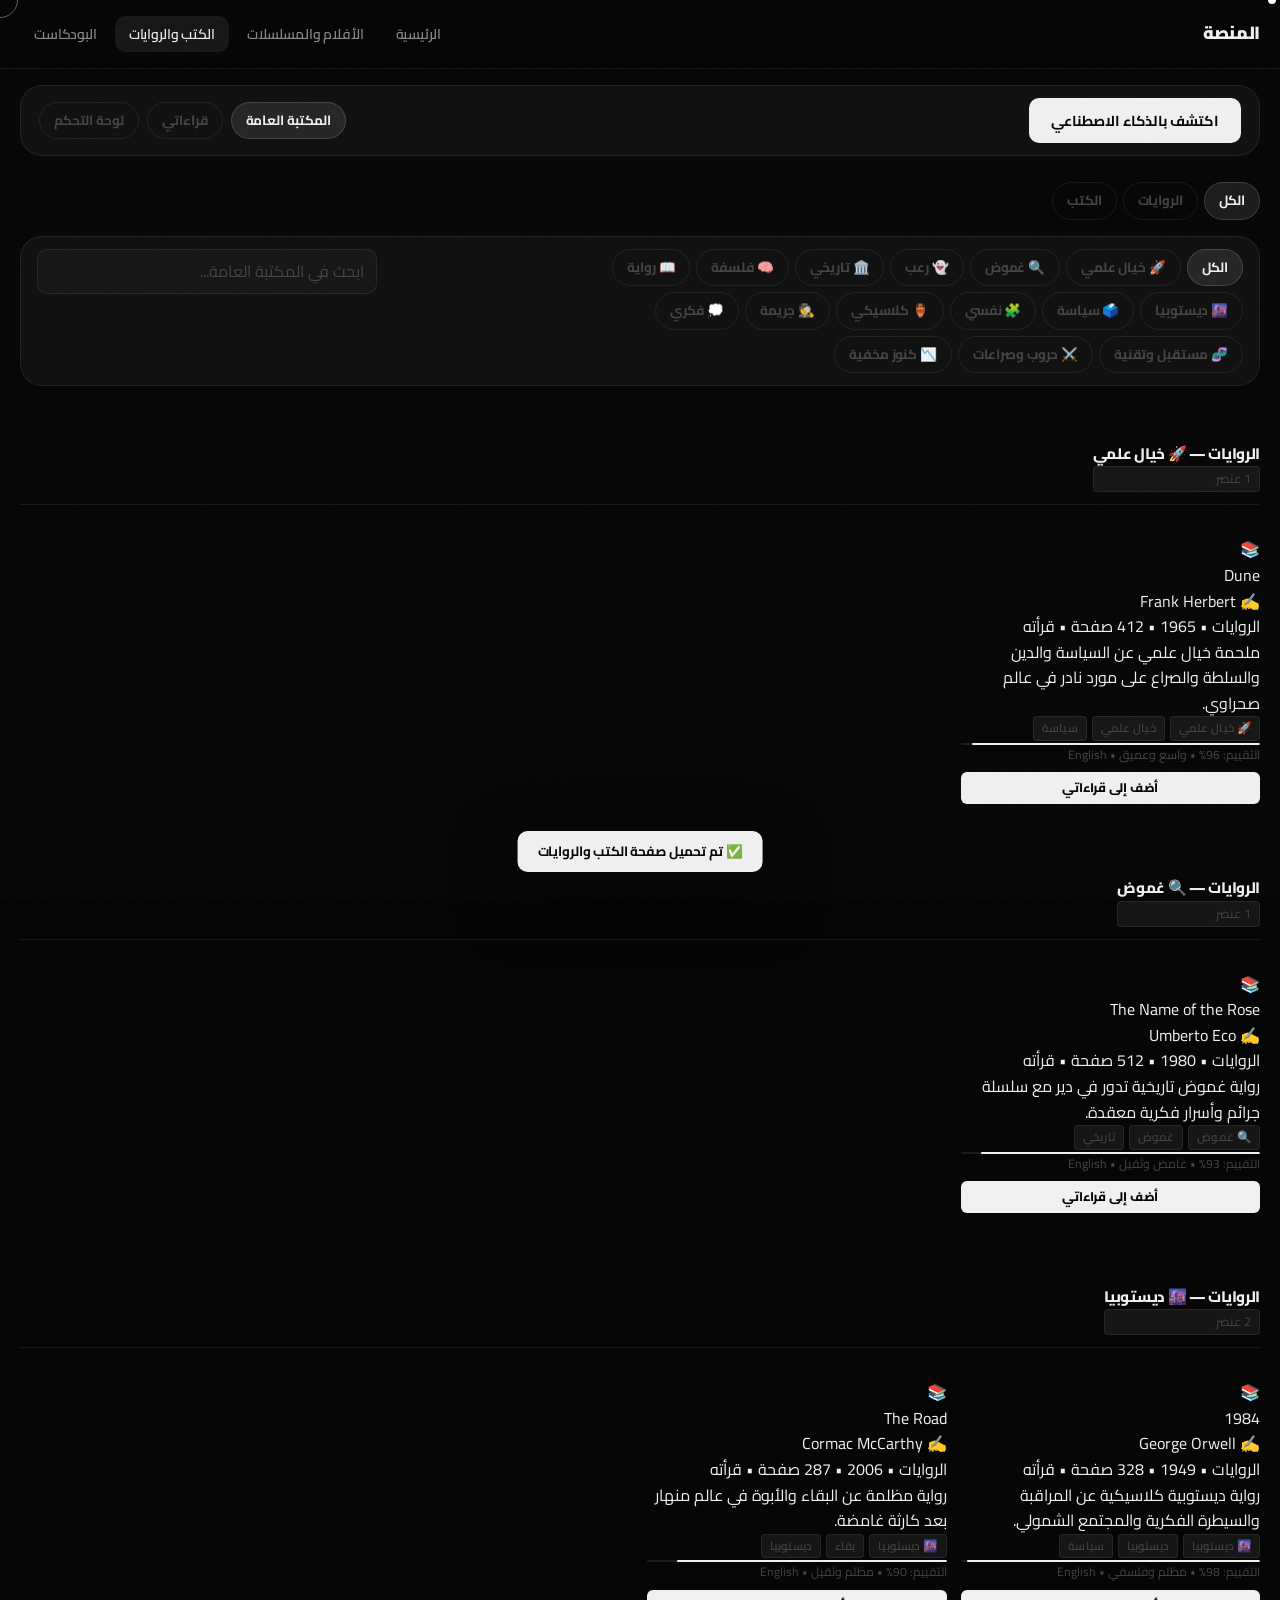
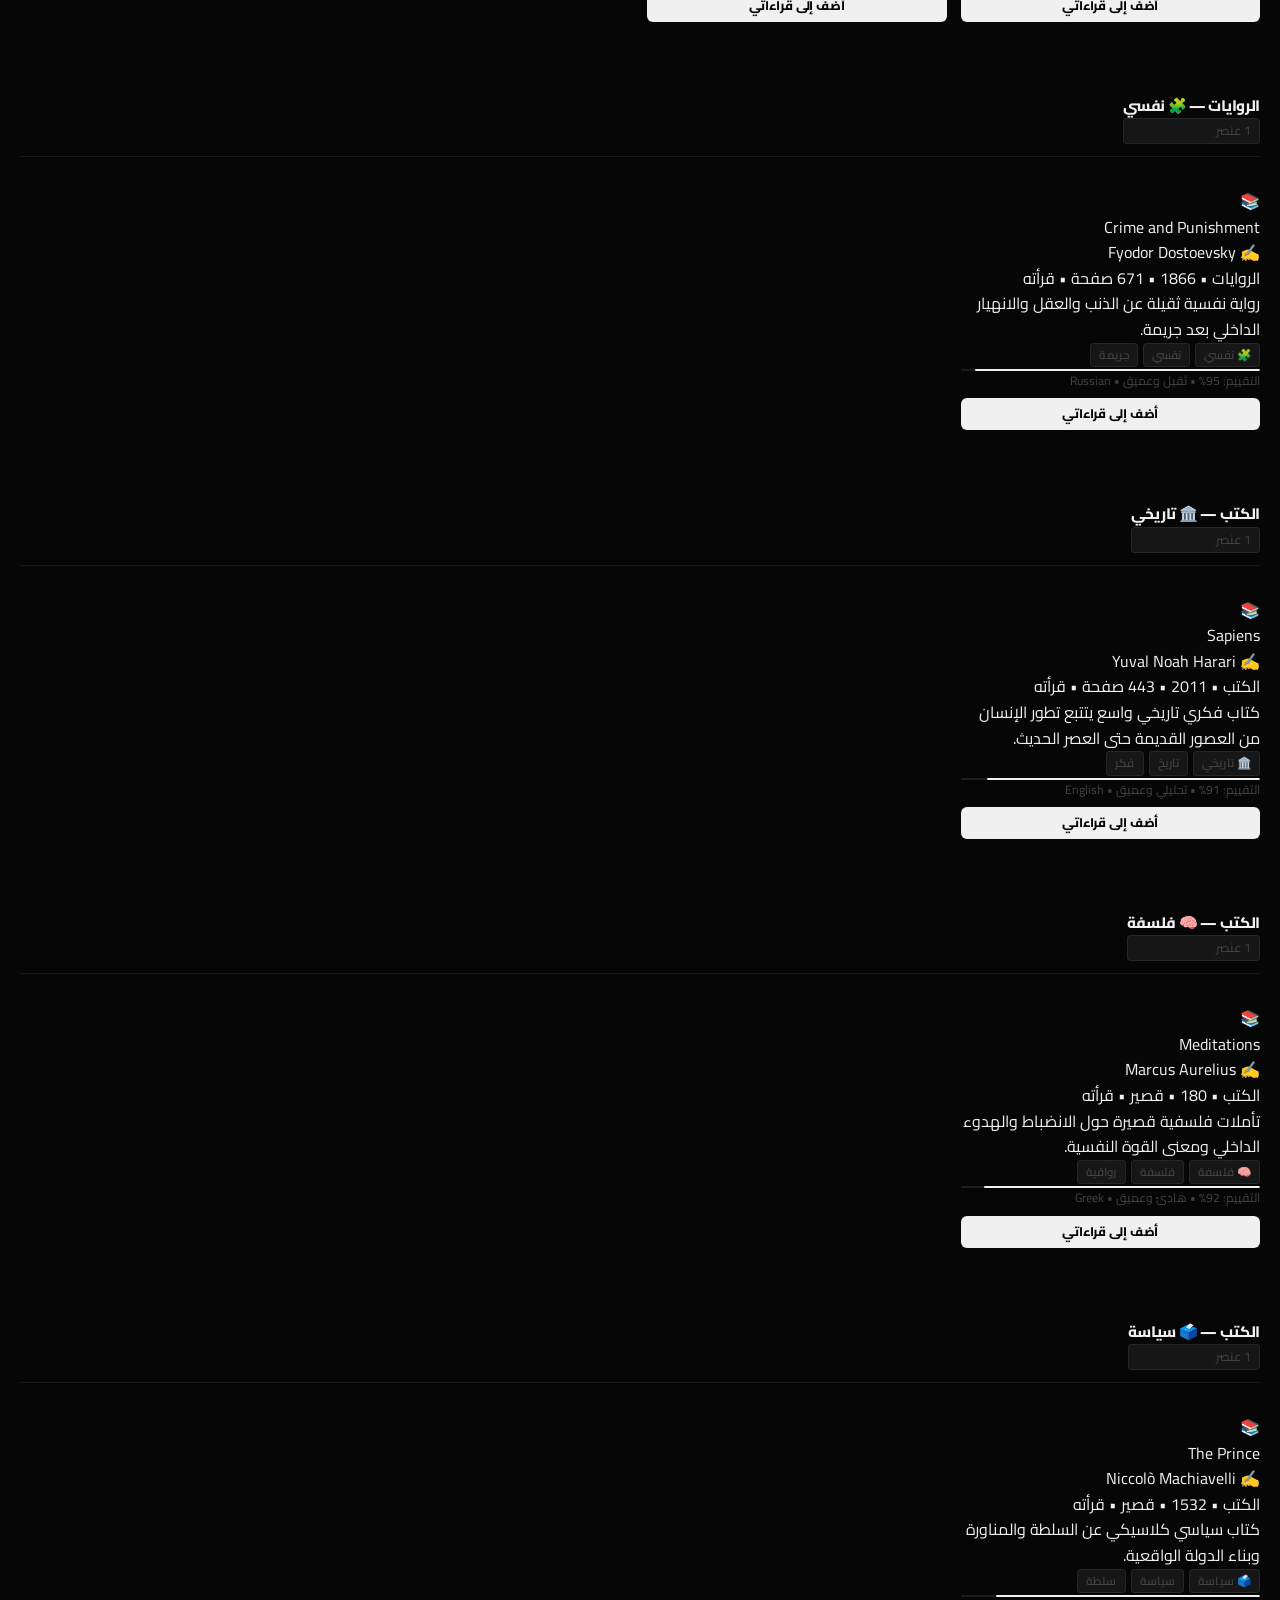
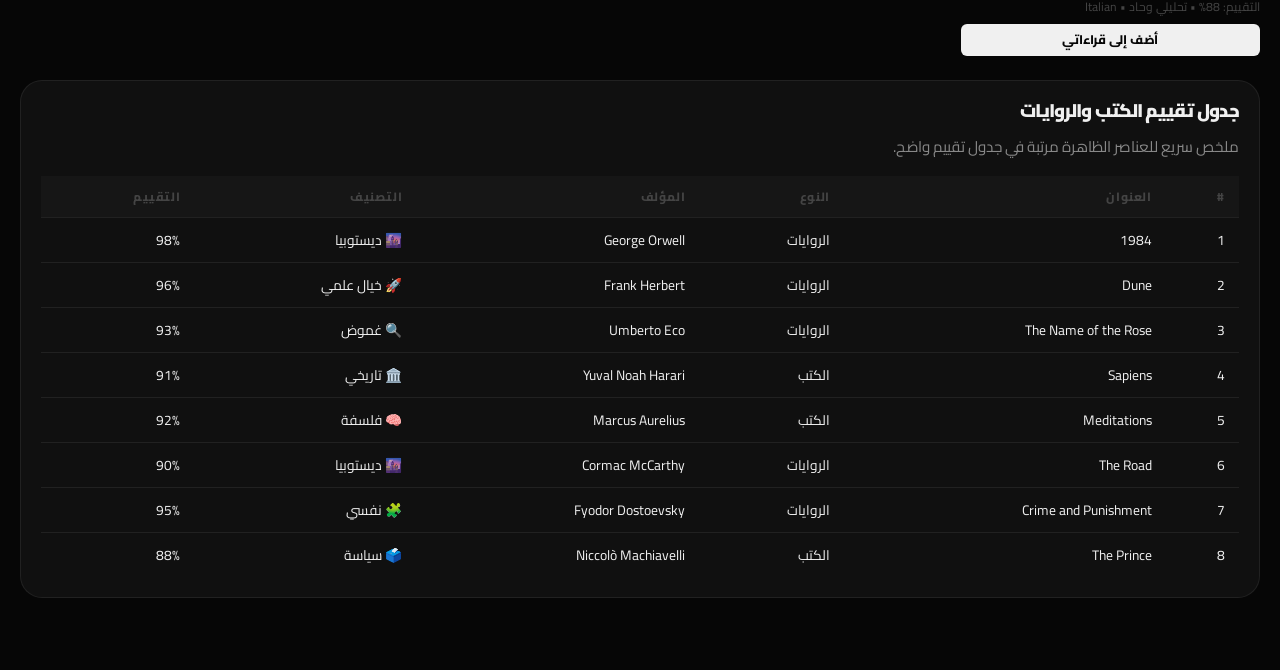
==== commit b870eb05: "Update books.html" ====
--- a/books.html
+++ b/books.html
@@ -15,599 +15,122 @@
   <title>الكتب والروايات | المنصة</title>
 
   <style>
-    /* ===== PAGE FRAME ===== */
-    .page-topbar {
-      padding: 18px 0 10px;
-    }
-
-    .page-topbar .panel {
-      padding: 14px 16px;
-    }
-
-    .page-topbar-inner {
-      display: flex;
-      align-items: center;
-      justify-content: space-between;
-      gap: 14px;
-      flex-wrap: wrap;
-    }
-
-    .page-topbar-actions,
-    .page-topbar-tabs {
-      display: flex;
-      gap: 10px;
-      align-items: center;
-      flex-wrap: wrap;
-    }
-
-    .section-block {
-      display: none;
-    }
-
-    .section-block.active {
-      display: block;
-    }
-
-    .section-body {
-      padding-top: 16px;
-      padding-bottom: 56px;
-    }
-
-    .view-toolbar-shell {
-      margin-bottom: 18px;
-    }
-
-    .view-toolbar {
-      padding: 14px;
-      border-radius: 20px;
-    }
-
-    .toolbar-row {
-      display: flex;
-      align-items: flex-start;
-      justify-content: space-between;
-      gap: 14px;
-      flex-wrap: wrap;
-    }
-
-    .toolbar-filters {
-      display: flex;
-      gap: 8px;
-      flex-wrap: wrap;
-      align-items: center;
-      flex: 1 1 540px;
-    }
-
-    .toolbar-actions {
-      display: flex;
-      gap: 10px;
-      flex-wrap: wrap;
-      align-items: center;
-      justify-content: flex-end;
-      flex: 1 1 320px;
-    }
-
-    .search-box {
-      min-width: 280px;
-      max-width: 380px;
-      width: 100%;
-    }
-
-    /* ===== SUBTYPE SWITCH ===== */
-    .subtype-switch {
-      display: flex;
-      gap: 8px;
-      flex-wrap: wrap;
-      margin-bottom: 16px;
-    }
-
-    .subtype-btn {
-      border: 1px solid var(--border);
-      background: rgba(255,255,255,0.03);
-      color: var(--text-2);
-      border-radius: 999px;
-      padding: 9px 14px;
-      cursor: pointer;
-      transition: 0.16s ease;
-      font-weight: 800;
-      line-height: 1.2;
-    }
-
-    .subtype-btn:hover,
-    .subtype-btn.active {
-      color: var(--text);
-      background: rgba(255,255,255,0.08);
-      border-color: rgba(255,255,255,0.15);
-    }
-
-    /* ===== FILTER/TABS ===== */
-    .tab-btn {
-      border: 1px solid var(--border);
-      background: rgba(255,255,255,0.03);
-      color: var(--text-3);
-      border-radius: 999px;
-      padding: 10px 16px;
-      cursor: pointer;
-      font-weight: 800;
-      transition: 0.16s ease;
-    }
-
-    .tab-btn:hover,
-    .tab-btn.active {
-      color: var(--text);
-      background: rgba(255,255,255,0.07);
-      border-color: rgba(255,255,255,0.14);
-    }
-
-    .filter-btn {
-      border: 1px solid var(--border);
-      background: rgba(255,255,255,0.03);
-      color: var(--text-2);
-      border-radius: 999px;
-      padding: 8px 12px;
-      cursor: pointer;
-      transition: 0.16s ease;
-      font-size: 0.9rem;
-      line-height: 1.2;
-    }
-
-    .filter-btn:hover,
-    .filter-btn.active {
-      color: var(--text);
-      background: rgba(255,255,255,0.07);
-      border-color: rgba(255,255,255,0.14);
-    }
-
-    /* ===== SECTIONED CONTENT ===== */
-    .sections-stack {
-      display: grid;
-      gap: 26px;
-    }
-
-    .content-section {
-      display: grid;
-      gap: 14px;
-    }
-
-    .content-section-head {
-      display: flex;
-      align-items: center;
-      justify-content: space-between;
-      gap: 12px;
-      flex-wrap: wrap;
-    }
-
-    .content-section-head h3 {
-      margin: 0;
-      font-size: 1.15rem;
-      line-height: 1.35;
-    }
-
-    .content-section-head p {
-      margin: 0;
-      color: var(--text-3);
-      font-size: 0.9rem;
-      line-height: 1.7;
-    }
-
-    /* ===== 4-UP GRID ===== */
-    .media-grid {
-      display: grid;
-      grid-template-columns: repeat(4, minmax(0, 1fr));
-      gap: 16px;
-      align-items: stretch;
-    }
-
-    .book-card {
-      border: 1px solid var(--border);
-      border-radius: 18px;
-      overflow: hidden;
-      background: linear-gradient(180deg, rgba(255,255,255,.03), rgba(255,255,255,.015));
-      box-shadow: var(--shadow-md);
-      transition: 0.18s ease;
-      display: flex;
-      flex-direction: column;
-      min-height: 100%;
-    }
-
-    .book-card:hover {
-      transform: translateY(-2px);
-      border-color: rgba(255,255,255,0.12);
-    }
-
-    .book-cover {
-      height: 170px;
-      background:
-        radial-gradient(circle at 30% 20%, rgba(255,255,255,0.05), transparent 24%),
-        linear-gradient(180deg, #101010 0%, #181818 100%);
-      position: relative;
-      overflow: hidden;
-    }
-
-    .book-cover img {
-      width: 100%;
-      height: 100%;
-      object-fit: cover;
-      display: block;
-    }
-
-    .book-cover-fallback {
-      position: absolute;
-      inset: 0;
-      display: none;
-      align-items: center;
-      justify-content: center;
-      font-size: 2.4rem;
-      color: var(--text-3);
-      background:
-        radial-gradient(circle at 30% 20%, rgba(255,255,255,0.06), transparent 24%),
-        linear-gradient(180deg, #101010 0%, #151515 100%);
-    }
-
-    .book-body {
-      padding: 14px 14px 16px;
-      display: flex;
-      flex-direction: column;
-      gap: 8px;
-      flex: 1;
-    }
-
-    .book-title {
-      font-size: 1rem;
-      font-weight: 800;
-      line-height: 1.35;
-      margin: 0;
-    }
-
-    .book-author {
-      color: var(--text-2);
-      font-size: 0.88rem;
-      line-height: 1.5;
-      margin: 0;
-      font-weight: 700;
-    }
-
-    .book-sub {
-      color: var(--text-3);
-      font-size: 0.82rem;
-      line-height: 1.7;
-      margin: 0;
-    }
-
-    .book-desc {
-      color: var(--text-2);
-      line-height: 1.7;
-      font-size: 0.88rem;
-      margin: 0;
-      min-height: 60px;
-      display: -webkit-box;
-      -webkit-line-clamp: 3;
-      -webkit-box-orient: vertical;
-      overflow: hidden;
-    }
-
-    .tag-row {
-      display: flex;
-      gap: 8px;
-      flex-wrap: wrap;
-    }
-
-    .tag {
-      border: 1px solid var(--border);
-      background: rgba(255,255,255,0.03);
-      color: var(--text-2);
-      border-radius: 999px;
-      padding: 6px 10px;
-      font-size: 0.78rem;
-      line-height: 1.2;
-    }
-
-    .score-row {
-      margin-top: 2px;
-    }
-
-    .score-bar {
-      height: 6px;
-      border-radius: 999px;
-      background: rgba(255,255,255,0.06);
-      overflow: hidden;
-    }
-
-    .score-bar > span {
-      display: block;
-      height: 100%;
-      background: linear-gradient(90deg, #cfcfcf, #ffffff);
-    }
-
-    .helper-note {
-      color: var(--text-3);
-      font-size: 0.84rem;
-      line-height: 1.65;
-    }
-
-    .card-actions {
-      display: flex;
-      gap: 8px;
-      flex-wrap: wrap;
-      margin-top: auto;
-      padding-top: 6px;
-    }
-
-    .small-btn {
-      border: 1px solid var(--border);
-      background: rgba(255,255,255,0.03);
-      color: var(--text);
-      border-radius: 10px;
-      padding: 9px 11px;
-      font: inherit;
-      font-size: 0.88rem;
-      cursor: pointer;
-      transition: 0.16s ease;
-    }
-
-    .small-btn:hover {
-      transform: translateY(-1px);
-      background: rgba(255,255,255,0.05);
-    }
-
-    .small-btn.primary {
-      background: #ffffff;
-      color: #111111;
-      border: none;
-      width: 100%;
-      justify-content: center;
-      font-weight: 800;
-    }
-
-    .small-btn.danger {
-      color: #ffd1d1;
-      background: rgba(255,255,255,0.03);
-    }
-
-    /* ===== DASHBOARD ===== */
-    .dashboard-grid {
-      display: grid;
-      gap: 18px;
-    }
-
-    .dashboard-top {
-      display: flex;
-      align-items: center;
-      justify-content: space-between;
-      gap: 14px;
-      flex-wrap: wrap;
-    }
-
-    .mini-stats {
-      display: flex;
-      gap: 10px;
-      flex-wrap: wrap;
-    }
-
-    .mini-stat {
-      padding: 10px 12px;
-      border: 1px solid var(--border);
-      border-radius: 12px;
-      background: rgba(255,255,255,0.025);
-      color: var(--text-2);
-      font-size: 0.9rem;
-    }
-
-    .mini-stat strong {
-      color: var(--text);
-    }
-
-    .pw-panel {
-      max-width: 460px;
-      margin-inline: auto;
-    }
-
-    .table-wrap {
-      overflow: auto;
-    }
-
-    .data-table {
-      width: 100%;
-      border-collapse: collapse;
-    }
-
-    .data-table th,
-    .data-table td {
-      border-bottom: 1px solid var(--border);
-      padding: 12px 10px;
-      text-align: right;
-      vertical-align: top;
-    }
-
-    .data-table th {
-      color: var(--text-3);
-      font-size: 0.92rem;
-      font-weight: 700;
-    }
-
-    .data-table td {
-      color: var(--text);
-      font-size: 0.95rem;
-    }
-
-    .muted {
-      color: var(--text-3);
-    }
-
-    .empty-state {
-      padding: 28px;
-      border: 1px dashed var(--border);
-      border-radius: 20px;
-      text-align: center;
-      color: var(--text-3);
-      background: rgba(255,255,255,0.02);
-    }
-
-    /* ===== MODAL ===== */
-    .modal-backdrop {
-      position: fixed;
-      inset: 0;
-      display: none;
-      align-items: center;
-      justify-content: center;
-      padding: 18px;
-      background: rgba(0,0,0,0.72);
-      z-index: 2000;
-    }
-
-    .modal-backdrop.open {
-      display: flex;
-    }
-
-    .modal {
-      width: min(980px, 100%);
-      max-height: calc(100vh - 36px);
-      overflow: auto;
-      border: 1px solid var(--border);
-      border-radius: 24px;
-      background: #0b0b0b;
-      box-shadow: var(--shadow-lg);
-    }
-
-    .modal-head,
-    .modal-foot {
-      padding: 18px;
-      border-bottom: 1px solid var(--border);
-      display: flex;
-      align-items: center;
-      justify-content: space-between;
-      gap: 12px;
-    }
-
-    .modal-foot {
-      border-top: 1px solid var(--border);
-      border-bottom: none;
-      justify-content: flex-end;
-    }
-
-    .modal-body {
-      padding: 18px;
-    }
-
-    .close-btn {
-      border: none;
-      background: transparent;
-      color: var(--text-2);
-      font-size: 1.2rem;
-      cursor: pointer;
-    }
-
-    .form-grid-2,
-    .form-grid-3 {
-      display: grid;
-      gap: 12px;
-    }
-
-    .form-grid-2 {
-      grid-template-columns: repeat(2, 1fr);
-    }
-
-    .form-grid-3 {
-      grid-template-columns: repeat(3, 1fr);
-    }
-
-    .discover-results {
-      display: grid;
-      gap: 12px;
-      margin-top: 18px;
-    }
-
-    .discover-card {
-      border: 1px solid var(--border);
-      border-radius: 18px;
-      padding: 14px;
-      background: rgba(255,255,255,0.025);
-    }
-
-    .input,
-    .textarea,
-    .select,
-    select.input {
-      background: rgba(255,255,255,0.03);
-      color: var(--text);
-    }
-
-    .input::placeholder,
-    .textarea::placeholder {
-      color: var(--text-3);
-    }
-
-    select.input option,
-    .select option {
-      background: #101010;
-      color: #ffffff;
-    }
-
-    @media (max-width: 1250px) {
-      .media-grid {
-        grid-template-columns: repeat(3, minmax(0, 1fr));
-      }
-    }
-
-    @media (max-width: 980px) {
-      .page-topbar {
-        padding-top: 16px;
-      }
-
-      .toolbar-row {
-        flex-direction: column;
-        align-items: stretch;
-      }
-
-      .toolbar-filters,
-      .toolbar-actions {
-        flex: 1 1 auto;
-        justify-content: flex-start;
-      }
-
-      .search-box {
-        max-width: none;
-      }
-
-      .media-grid {
-        grid-template-columns: repeat(2, minmax(0, 1fr));
-      }
-    }
-
-    @media (max-width: 760px) {
-      .form-grid-2,
-      .form-grid-3 {
-        grid-template-columns: 1fr;
-      }
-
-      .media-grid {
-        grid-template-columns: 1fr;
-      }
-
-      .page-topbar .panel,
-      .view-toolbar {
-        padding: 12px;
-      }
-
-      .tab-btn,
-      .subtype-btn {
-        width: 100%;
-        text-align: center;
-      }
-
-      .page-topbar-tabs,
-      .page-topbar-actions {
-        width: 100%;
-      }
-
-      .page-topbar-actions .btn {
-        width: 100%;
-      }
-    }
+    /* ── PAGE OVERRIDES: maps old class names to new design system ── */
+
+    /* Layout */
+    .page-topbar { padding: 16px 0 8px; }
+    .page-topbar .panel { padding: 12px 18px; border-radius: var(--r-lg); }
+    .section-block { display: none; }
+    .section-block.active { display: block; }
+    .section-body { padding-top: 18px; padding-bottom: 72px; }
+    .view-toolbar-shell { margin-bottom: 16px; }
+    .view-toolbar { padding: 12px 16px; border-radius: var(--r-lg); }
+    .toolbar-row { display: flex; align-items: flex-start; justify-content: space-between; gap: 12px; flex-wrap: wrap; }
+    .toolbar-filters { display: flex; gap: 6px; flex-wrap: wrap; align-items: center; flex: 1 1 500px; }
+    .toolbar-actions { display: flex; gap: 8px; flex-wrap: wrap; align-items: center; justify-content: flex-end; flex: 1 1 280px; }
+    .search-box { min-width: 220px; max-width: 340px; width: 100%; }
+    .subtype-switch { display: flex; gap: 6px; flex-wrap: wrap; margin-bottom: 16px; }
+    .sections-stack { display: grid; gap: 32px; }
+    .content-section { display: grid; gap: 14px; }
+
+    /* Section head */
+    .content-section-head { display: flex; align-items: center; justify-content: space-between; gap: 12px; flex-wrap: wrap; padding-bottom: 12px; border-bottom: 1px solid var(--border); }
+    .content-section-head h3 { margin: 0; font-size: 0.95rem; font-weight: 800; letter-spacing: -0.02em; color: var(--text); }
+    .content-section-head p { margin: 0; color: var(--text-3); font-size: 0.78rem; background: var(--surface-2); border: 1px solid var(--border); padding: 2px 8px; border-radius: 4px; }
+
+    /* Grid */
+    .media-grid { display: grid; grid-template-columns: repeat(auto-fill, minmax(240px, 1fr)); gap: 14px; align-items: stretch; }
+
+    /* Card */
+    .media-card { border: 1px solid var(--border); border-radius: var(--r-md); overflow: hidden; background: var(--surface); display: flex; flex-direction: column; transition: transform 0.3s var(--ease), box-shadow 0.3s var(--ease), border-color 0.3s; position: relative; }
+    .media-card::before { content: ""; position: absolute; top: 0; left: 0; right: 0; height: 1px; background: linear-gradient(90deg, transparent, rgba(255,255,255,0.15), transparent); transform: scaleX(0); transition: transform 0.4s var(--ease); transform-origin: right; }
+    .media-card:hover::before { transform: scaleX(1); transform-origin: left; }
+    .media-card:hover { transform: translateY(-4px); box-shadow: 0 16px 40px rgba(0,0,0,0.5); border-color: var(--border-hi); }
+    .media-card:hover .media-cover img { transform: scale(1.06); }
+
+    /* Cover */
+    .media-cover { height: 180px; background: var(--surface-2); position: relative; overflow: hidden; }
+    .media-cover img { width: 100%; height: 100%; object-fit: cover; display: block; transition: transform 0.5s var(--ease); }
+    .media-cover-fallback { position: absolute; inset: 0; display: none; align-items: center; justify-content: center; font-size: 2.2rem; color: var(--text-3); background: var(--surface-2); }
+
+    /* Body */
+    .media-body { padding: 14px; display: flex; flex-direction: column; gap: 7px; flex: 1; }
+    .media-title { font-size: 0.92rem; font-weight: 800; line-height: 1.3; margin: 0; letter-spacing: -0.02em; color: var(--text); }
+    .media-sub { color: var(--text-3); font-size: 0.76rem; line-height: 1.6; margin: 0; }
+    .media-desc { color: var(--text-2); line-height: 1.7; font-size: 0.82rem; margin: 0; display: -webkit-box; -webkit-line-clamp: 3; -webkit-box-orient: vertical; overflow: hidden; }
+
+    /* Tags */
+    .tag-row { display: flex; gap: 5px; flex-wrap: wrap; }
+    .tag { border: 1px solid var(--border); background: var(--surface-2); color: var(--text-3); border-radius: 4px; padding: 2px 8px; font-size: 0.72rem; font-weight: 600; letter-spacing: 0.01em; transition: color 0.2s, border-color 0.2s; }
+    .media-card:hover .tag { color: var(--text-2); border-color: var(--border-hi); }
+
+    /* Score */
+    .score-row { margin-top: 2px; }
+    .score-bar { height: 2px; border-radius: 2px; background: var(--surface-3); overflow: hidden; }
+    .score-bar > span { display: block; height: 100%; background: var(--text); border-radius: 2px; }
+    .helper-note { color: var(--text-3); font-size: 0.76rem; line-height: 1.6; }
+
+    /* Card actions */
+    .card-actions { display: flex; gap: 6px; flex-wrap: wrap; margin-top: auto; padding-top: 8px; }
+    .small-btn { border: 1px solid var(--border); background: var(--surface-2); color: var(--text-2); border-radius: var(--r-xs); padding: 6px 10px; font: inherit; font-size: 0.78rem; font-weight: 700; cursor: pointer; transition: all 0.2s; letter-spacing: -0.01em; }
+    .small-btn:hover { color: var(--text); border-color: var(--border-hi); background: var(--surface-3); }
+    .small-btn.primary { background: var(--text); color: var(--bg); border: none; width: 100%; justify-content: center; font-weight: 800; }
+    .small-btn.primary:hover { opacity: 0.88; }
+    .small-btn.danger { color: #f87171; background: rgba(239,68,68,0.08); border-color: rgba(239,68,68,0.15); }
+    .small-btn.danger:hover { background: rgba(239,68,68,0.16); }
+
+    /* Dashboard */
+    .dashboard-grid { display: grid; gap: 20px; }
+    .dashboard-top { display: flex; align-items: center; justify-content: space-between; gap: 14px; flex-wrap: wrap; }
+    .mini-stats { display: flex; gap: 8px; flex-wrap: wrap; }
+    .mini-stat { padding: 8px 12px; border: 1px solid var(--border); border-radius: var(--r-sm); background: var(--surface-2); color: var(--text-2); font-size: 0.8rem; }
+    .mini-stat strong { color: var(--text); font-weight: 800; }
+    .pw-panel { max-width: 480px; margin-inline: auto; }
+    .muted { color: var(--text-3); }
+    .empty-state { padding: 32px; border: 1px dashed var(--border); border-radius: var(--r-lg); text-align: center; color: var(--text-3); font-size: 0.88rem; }
+
+    /* Modal */
+    .modal-backdrop { position: fixed; inset: 0; display: none; align-items: center; justify-content: center; padding: 18px; background: rgba(0,0,0,0.8); backdrop-filter: blur(14px); z-index: 2000; }
+    .modal-backdrop.open { display: flex; }
+    .modal { width: min(960px, 100%); max-height: calc(100vh - 36px); overflow: auto; border: 1px solid var(--border-hi); border-radius: var(--r-xl); background: var(--surface); box-shadow: var(--shadow-lg); animation: modal-in 0.3s var(--ease) both; }
+    .modal-head, .modal-foot { padding: 18px 22px; border-bottom: 1px solid var(--border); display: flex; align-items: center; justify-content: space-between; gap: 12px; }
+    .modal-foot { border-top: 1px solid var(--border); border-bottom: none; justify-content: flex-end; }
+    .modal-body { padding: 18px 22px; }
+    .close-btn { border: 1px solid var(--border); background: var(--surface-2); color: var(--text-2); border-radius: var(--r-xs); width: 28px; height: 28px; display: flex; align-items: center; justify-content: center; cursor: pointer; font-size: 0.9rem; transition: all 0.2s; }
+    .close-btn:hover { background: var(--surface-3); color: var(--text); }
+
+    /* Forms */
+    .input, .textarea, select.input { background: var(--surface-2); border: 1px solid var(--border); border-radius: var(--r-sm); color: var(--text); padding: 9px 12px; outline: none; width: 100%; transition: border-color 0.2s; font: inherit; }
+    .input:focus, .textarea:focus, select.input:focus { border-color: var(--border-hi); box-shadow: 0 0 0 3px rgba(255,255,255,0.04); }
+    .textarea { resize: vertical; min-height: 80px; }
+    .input::placeholder, .textarea::placeholder { color: var(--text-3); }
+    select.input option { background: var(--surface-3); color: var(--text); }
+    .field-label { font-size: 0.75rem; font-weight: 700; color: var(--text-2); margin-bottom: 6px; letter-spacing: 0.03em; text-transform: uppercase; }
+    .form-grid-2 { display: grid; grid-template-columns: repeat(2, 1fr); gap: 12px; }
+    .form-grid-3 { display: grid; grid-template-columns: repeat(3, 1fr); gap: 12px; }
+
+    /* Discover */
+    .discover-results { display: grid; gap: 10px; margin-top: 18px; }
+    .discover-card { border: 1px solid var(--border); border-radius: var(--r-md); padding: 14px 16px; background: var(--surface-2); transition: border-color 0.2s; }
+    .discover-card:hover { border-color: var(--border-hi); }
+
+    /* Rating table panel */
+    .rating-table-panel { margin-top: 24px; }
+
+    /* Responsive */
+    @media (max-width: 1100px) { .media-grid { grid-template-columns: repeat(3, 1fr); } }
+    @media (max-width: 800px) { .media-grid { grid-template-columns: repeat(2, 1fr); } .toolbar-row { flex-direction: column; align-items: stretch; } .search-box { max-width: none; } }
+    @media (max-width: 560px) { .media-grid { grid-template-columns: 1fr; } .form-grid-2, .form-grid-3 { grid-template-columns: 1fr; } .tab-btn, .subtype-btn { width: 100%; text-align: center; } .page-topbar-tabs, .page-topbar-actions { width: 100%; } .page-topbar-actions .btn { width: 100%; } }
+
+    @keyframes modal-in { from { opacity: 0; transform: scale(0.96) translateY(10px); } to { opacity: 1; transform: none; } }
+    @keyframes spin { to { transform: rotate(360deg); } }
   </style>
+
 </head>
 
 <body class="page-shell">
+  <div id="cursor"></div>
+  <div id="cursor-ring"></div>
   <header class="nav">
     <div class="container nav-inner">
       <a class="brand" href="index.html">المنصة</a>
@@ -2163,5 +1686,24 @@
 
     init();
   </script>
+
+  <script>
+    const _cur=document.getElementById('cursor'),_ring=document.getElementById('cursor-ring');
+    let _mx=0,_my=0,_rx=0,_ry=0;
+    if(_cur&&_ring){
+      document.addEventListener('mousemove',e=>{_mx=e.clientX;_my=e.clientY;_cur.style.left=_mx+'px';_cur.style.top=_my+'px';});
+      (function loop(){_rx+=(_mx-_rx)*0.12;_ry+=(_my-_ry)*0.12;_ring.style.left=_rx+'px';_ring.style.top=_ry+'px';requestAnimationFrame(loop);})();
+      document.querySelectorAll('a,button,.media-card').forEach(el=>{
+        el.addEventListener('mouseenter',()=>document.body.classList.add('cursor-hover'));
+        el.addEventListener('mouseleave',()=>document.body.classList.remove('cursor-hover'));
+      });
+      document.addEventListener('mousedown',()=>document.body.classList.add('cursor-click'));
+      document.addEventListener('mouseup',()=>document.body.classList.remove('cursor-click'));
+    }
+    const _obs=new IntersectionObserver(entries=>{entries.forEach(e=>{if(e.isIntersecting){e.target.classList.add('in');_obs.unobserve(e.target);}});},{threshold:0.08});
+    document.querySelectorAll('.content-section').forEach(el=>{el.classList.add('reveal');_obs.observe(el);});
+    const _nav=document.querySelector('.nav');
+    window.addEventListener('scroll',()=>{_nav.style.boxShadow=window.scrollY>40?'0 1px 0 rgba(255,255,255,0.05),0 8px 28px rgba(0,0,0,0.4)':'';},{passive:true});
+  </script>
 </body>
 </html>
--- a/assets/css/style.css
+++ b/assets/css/style.css
@@ -1,82 +1,140 @@
+/* ============================================================
+   منصة — Design System v2
+   Aesthetic: Dark Editorial · Monochrome Luxury · Kinetic
+   ============================================================ */
+
+/* ── FONTS ── */
+@import url('https://fonts.googleapis.com/css2?family=Cairo:wght@300;400;500;600;700;800;900&family=Tajawal:wght@300;400;500;700;800&display=swap');
+
+/* ── VARIABLES ── */
 :root {
-  --bg: #050505;
-  --bg-soft: #0b0b0b;
-  --surface: #111111;
-  --surface-2: #171717;
-  --surface-3: #1d1d1d;
-  --border: rgba(255, 255, 255, 0.08);
-
-  --text: #ffffff;
-  --text-2: #c9c9c9;
-  --text-3: #8b8b8b;
-
-  --shadow-lg: 0 24px 60px rgba(0, 0, 0, 0.35);
-  --shadow-md: 0 12px 30px rgba(0, 0, 0, 0.22);
-
-  --radius-xl: 28px;
-  --radius-lg: 20px;
-  --radius-md: 14px;
-  --radius-sm: 10px;
-
-  --container: 1180px;
-  --section-space: 96px;
-  --section-space-sm: 56px;
-}
-
-* {
-  box-sizing: border-box;
-}
-
-html {
-  scroll-behavior: smooth;
-}
+  /* Palette */
+  --bg:        #060606;
+  --bg-soft:   #0a0a0a;
+  --surface:   #101010;
+  --surface-2: #161616;
+  --surface-3: #1c1c1c;
+  --border:    rgba(255,255,255,0.07);
+  --border-hi: rgba(255,255,255,0.14);
+
+  /* Text */
+  --text:   #f0f0f0;
+  --text-2: #888;
+  --text-3: #444;
+
+  /* Accents */
+  --accent:   #e8e8e8;
+  --accent-2: #c0c0c0;
+
+  /* Shadows */
+  --shadow-sm: 0 1px 3px rgba(0,0,0,0.5);
+  --shadow-md: 0 8px 32px rgba(0,0,0,0.4);
+  --shadow-lg: 0 24px 64px rgba(0,0,0,0.6);
+  --glow:      0 0 0 1px rgba(255,255,255,0.06);
+
+  /* Radius */
+  --r-xs: 6px;
+  --r-sm: 10px;
+  --r-md: 16px;
+  --r-lg: 22px;
+  --r-xl: 28px;
+
+  /* Spacing */
+  --container: 1240px;
+  --section-y: 100px;
+
+  /* Motion */
+  --ease: cubic-bezier(0.16, 1, 0.3, 1);
+  --ease-out: cubic-bezier(0.0, 0, 0.2, 1);
+  --dur: 0.4s;
+}
+
+/* ── RESET ── */
+*, *::before, *::after { box-sizing: border-box; margin: 0; padding: 0; }
+html { scroll-behavior: smooth; -webkit-font-smoothing: antialiased; }
 
 body {
-  margin: 0;
+  background: var(--bg);
+  color: var(--text);
+  font-family: 'Cairo', 'Tajawal', sans-serif;
+  direction: rtl;
+  overflow-x: hidden;
   min-height: 100vh;
-  direction: rtl;
-  background:
-    radial-gradient(circle at 50% 0%, rgba(255,255,255,0.04), transparent 24%),
-    linear-gradient(180deg, #020202 0%, #060606 100%);
-  color: var(--text);
-  font-family: "Cairo", "Tajawal", system-ui, sans-serif;
-  overflow-x: hidden;
-}
-
-a {
-  color: inherit;
-  text-decoration: none;
-}
-
-img {
-  display: block;
-  max-width: 100%;
-}
-
-button,
-input,
-textarea,
-select {
-  font: inherit;
-}
-
+  line-height: 1.6;
+}
+
+/* Grain overlay */
+body::before {
+  content: '';
+  position: fixed;
+  inset: 0;
+  pointer-events: none;
+  z-index: 9999;
+  opacity: 0.028;
+  background-image: url("data:image/svg+xml,%3Csvg viewBox='0 0 256 256' xmlns='http://www.w3.org/2000/svg'%3E%3Cfilter id='n'%3E%3CfeTurbulence type='fractalNoise' baseFrequency='0.9' numOctaves='4' stitchTiles='stitch'/%3E%3C/filter%3E%3Crect width='100%25' height='100%25' filter='url(%23n)'/%3E%3C/svg%3E");
+  background-size: 128px;
+}
+
+a { color: inherit; text-decoration: none; }
+img { display: block; max-width: 100%; }
+button, input, textarea, select { font: inherit; }
+
+/* ── CUSTOM CURSOR ── */
+@media (pointer: fine) {
+  html { cursor: none; }
+  * { cursor: none !important; }
+  #cursor {
+    position: fixed;
+    width: 8px; height: 8px;
+    border-radius: 50%;
+    background: #fff;
+    pointer-events: none;
+    z-index: 10000;
+    transform: translate(-50%, -50%);
+    transition: width 0.2s var(--ease), height 0.2s var(--ease), opacity 0.2s;
+    will-change: transform;
+  }
+  #cursor-ring {
+    position: fixed;
+    width: 36px; height: 36px;
+    border-radius: 50%;
+    border: 1px solid rgba(255,255,255,0.35);
+    pointer-events: none;
+    z-index: 9999;
+    transform: translate(-50%, -50%);
+    transition: width 0.35s var(--ease), height 0.35s var(--ease), border-color 0.3s, opacity 0.3s;
+    will-change: transform;
+  }
+  body.cursor-hover #cursor { width: 14px; height: 14px; background: #fff; }
+  body.cursor-hover #cursor-ring { width: 56px; height: 56px; border-color: rgba(255,255,255,0.6); }
+  body.cursor-click #cursor { width: 6px; height: 6px; opacity: 0.6; }
+}
+
+/* ── CONTAINER ── */
 .container {
   width: min(var(--container), calc(100% - 32px));
   margin-inline: auto;
 }
 
-/* ===== NAV ===== */
+/* ── SCROLLBAR ── */
+::-webkit-scrollbar { width: 3px; background: var(--bg); }
+::-webkit-scrollbar-thumb { background: var(--surface-3); border-radius: 2px; }
+
+/* ════════════════════════════════════════
+   NAV
+════════════════════════════════════════ */
 .nav {
   position: sticky;
   top: 0;
   z-index: 1000;
-  background: rgba(5, 5, 5, 0.86);
-  backdrop-filter: blur(12px);
+  background: rgba(6,6,6,0.82);
+  backdrop-filter: blur(20px) saturate(160%);
   border-bottom: 1px solid var(--border);
+  transition: background 0.3s;
 }
 
 .nav-inner {
-  min-height: 72px;
+  min-height: 68px;
   display: flex;
   align-items: center;
   justify-content: space-between;
@@ -85,44 +143,220 @@
 
 .brand {
   font-weight: 900;
-  font-size: 1.15rem;
+  font-size: 1.1rem;
   letter-spacing: -0.02em;
   color: var(--text);
-}
+  position: relative;
+  padding-bottom: 1px;
+}
+
+.brand::after {
+  content: '';
+  position: absolute;
+  bottom: -2px;
+  right: 0;
+  width: 0;
+  height: 1px;
+  background: var(--text);
+  transition: width 0.35s var(--ease);
+}
+.brand:hover::after { width: 100%; }
 
 .nav-links {
   display: flex;
-  gap: 10px;
+  gap: 4px;
   flex-wrap: wrap;
 }
 
 .nav-link {
-  padding: 9px 14px;
-  border-radius: 999px;
-  border: 1px solid transparent;
-  color: var(--text-3);
-  transition: 0.18s ease;
-  font-weight: 700;
-  font-size: 0.95rem;
-}
-
-.nav-link:hover,
+  padding: 7px 14px;
+  border-radius: var(--r-sm);
+  font-size: 0.875rem;
+  font-weight: 600;
+  color: var(--text-2);
+  transition: color 0.2s, background 0.2s;
+  position: relative;
+  letter-spacing: -0.01em;
+}
+
+.nav-link:hover { color: var(--text); background: rgba(255,255,255,0.05); }
+
 .nav-link.active {
   color: var(--text);
-  border-color: var(--border);
-  background: rgba(255, 255, 255, 0.03);
-}
-
-/* ===== HERO ===== */
+  background: rgba(255,255,255,0.07);
+}
+
+/* ════════════════════════════════════════
+   BUTTONS
+════════════════════════════════════════ */
+.btn {
+  display: inline-flex;
+  align-items: center;
+  justify-content: center;
+  gap: 8px;
+  padding: 11px 22px;
+  border-radius: var(--r-sm);
+  font-size: 0.9rem;
+  font-weight: 700;
+  border: none;
+  cursor: pointer;
+  transition: transform 0.2s var(--ease), opacity 0.2s, box-shadow 0.2s;
+  letter-spacing: -0.01em;
+  white-space: nowrap;
+  position: relative;
+  overflow: hidden;
+}
+
+.btn::before {
+  content: '';
+  position: absolute;
+  inset: 0;
+  background: rgba(255,255,255,0.08);
+  transform: translateY(100%);
+  transition: transform 0.3s var(--ease);
+  border-radius: inherit;
+}
+.btn:hover::before { transform: translateY(0); }
+.btn:active { transform: scale(0.97); }
+
+.btn-primary {
+  background: var(--text);
+  color: var(--bg);
+  box-shadow: 0 0 0 0 rgba(255,255,255,0);
+}
+.btn-primary:hover { box-shadow: 0 8px 24px rgba(255,255,255,0.12); }
+
+.btn-secondary {
+  background: rgba(255,255,255,0.06);
+  color: var(--text-2);
+  border: 1px solid var(--border);
+}
+.btn-secondary:hover { color: var(--text); border-color: var(--border-hi); }
+
+.btn-ghost {
+  background: transparent;
+  color: var(--text-2);
+  border: 1px solid var(--border);
+}
+.btn-ghost:hover { color: var(--text); background: rgba(255,255,255,0.04); border-color: var(--border-hi); }
+
+.btn-danger {
+  background: rgba(239,68,68,0.1);
+  color: #f87171;
+  border: 1px solid rgba(239,68,68,0.2);
+}
+.btn-danger:hover { background: rgba(239,68,68,0.18); }
+
+.btn-sm { padding: 7px 14px; font-size: 0.82rem; }
+.btn-xs { padding: 5px 10px; font-size: 0.78rem; }
+
+/* ════════════════════════════════════════
+   CARDS & PANELS
+════════════════════════════════════════ */
+.card,
+.panel {
+  border: 1px solid var(--border);
+  border-radius: var(--r-lg);
+  background: var(--surface);
+  position: relative;
+  overflow: hidden;
+}
+
+/* Shimmer top border on hover */
+.card::before {
+  content: '';
+  position: absolute;
+  top: 0; left: 0; right: 0;
+  height: 1px;
+  background: linear-gradient(90deg, transparent 0%, rgba(255,255,255,0.18) 50%, transparent 100%);
+  transform: scaleX(0);
+  transition: transform 0.4s var(--ease);
+  transform-origin: right;
+}
+.card:hover::before { transform: scaleX(1); transform-origin: left; }
+
+.card { padding: 24px; }
+
+.card h3,
+.panel h3 {
+  margin: 0 0 10px;
+  font-size: 1.05rem;
+  font-weight: 800;
+  letter-spacing: -0.02em;
+}
+.card p, .panel p {
+  margin: 0;
+  color: var(--text-2);
+  line-height: 1.85;
+  font-size: 0.92rem;
+}
+
+/* ── HOVER LIFT ── */
+.card-hover {
+  transition: transform 0.35s var(--ease), box-shadow 0.35s var(--ease), border-color 0.3s;
+}
+.card-hover:hover {
+  transform: translateY(-4px);
+  box-shadow: var(--shadow-lg);
+  border-color: var(--border-hi);
+}
+
+/* ════════════════════════════════════════
+   GRID
+════════════════════════════════════════ */
+.grid {
+  display: grid;
+  gap: 16px;
+}
+.grid.cols-2 { grid-template-columns: repeat(auto-fit, minmax(320px,1fr)); }
+.grid.cols-3 { grid-template-columns: repeat(auto-fit, minmax(260px,1fr)); }
+.grid.cols-4 { grid-template-columns: repeat(auto-fit, minmax(220px,1fr)); }
+
+/* ════════════════════════════════════════
+   SECTION
+════════════════════════════════════════ */
+.section { padding: var(--section-y) 0; }
+.section-sm { padding: 60px 0; }
+
+.section-head { margin-bottom: 40px; }
+.section-head h2 {
+  font-size: clamp(1.8rem, 3.5vw, 2.6rem);
+  font-weight: 900;
+  line-height: 1.06;
+  letter-spacing: -0.04em;
+}
+.section-head p {
+  margin: 12px 0 0;
+  color: var(--text-2);
+  line-height: 1.9;
+  max-width: 680px;
+  font-size: 0.95rem;
+}
+
+/* Section line decoration */
+.section-line {
+  width: 32px;
+  height: 2px;
+  background: var(--text);
+  margin-bottom: 16px;
+  border-radius: 2px;
+}
+
+/* ════════════════════════════════════════
+   HERO
+════════════════════════════════════════ */
 .hero {
-  padding: 88px 0 50px;
+  padding: 100px 0 60px;
 }
 
 .hero-grid {
   display: grid;
-  grid-template-columns: 1.15fr 0.85fr;
+  grid-template-columns: 1fr;
   gap: 32px;
   align-items: center;
+  max-width: 800px;
+  margin: 0 auto;
+  text-align: center;
 }
 
 .hero-badge {
@@ -130,574 +364,1067 @@
   align-items: center;
   gap: 8px;
   border-radius: 999px;
-  padding: 8px 14px;
-  border: 1px solid var(--border);
-  background: rgba(255, 255, 255, 0.03);
+  padding: 6px 14px;
+  border: 1px solid var(--border);
+  background: rgba(255,255,255,0.03);
   color: var(--text-2);
-  font-size: 0.88rem;
+  font-size: 0.8rem;
   font-weight: 700;
-}
+  letter-spacing: 0.05em;
+  text-transform: uppercase;
+  margin-bottom: 6px;
+}
+
+.hero-badge::before {
+  content: '';
+  width: 6px; height: 6px;
+  border-radius: 50%;
+  background: #4ade80;
+  box-shadow: 0 0 8px #4ade80;
+  animation: pulse-dot 2s ease-in-out infinite;
+}
+
+@keyframes pulse-dot {
+  0%,100% { opacity: 1; box-shadow: 0 0 8px #4ade80; }
+  50%      { opacity: 0.5; box-shadow: 0 0 16px #4ade80; }
+}
+
+.hero-copy { display: flex; flex-direction: column; align-items: center; }
 
 .hero-copy h1 {
-  margin: 18px 0 14px;
-  font-size: clamp(2.4rem, 5vw, 4.8rem);
-  line-height: 1.02;
-  letter-spacing: -0.04em;
+  margin: 20px 0 18px;
+  font-size: clamp(3rem, 7vw, 5.5rem);
+  line-height: 1.0;
+  letter-spacing: -0.05em;
+  font-weight: 900;
   max-width: 760px;
+}
+
+/* Animated gradient text for h1 */
+.hero-copy h1 .grad {
+  background: linear-gradient(135deg, #fff 0%, #888 50%, #fff 100%);
+  background-size: 200% 200%;
+  -webkit-background-clip: text;
+  -webkit-text-fill-color: transparent;
+  background-clip: text;
+  animation: shimmer-text 4s ease infinite;
+}
+
+@keyframes shimmer-text {
+  0%   { background-position: 200% 0%; }
+  50%  { background-position: 0%   0%; }
+  100% { background-position: 200% 0%; }
 }
 
 .hero-copy p {
   margin: 0;
   color: var(--text-2);
-  line-height: 1.95;
-  font-size: 1rem;
-  max-width: 650px;
+  line-height: 1.9;
+  font-size: 1.05rem;
+  max-width: 600px;
 }
 
 .hero-actions {
   display: flex;
   gap: 12px;
   flex-wrap: wrap;
-  margin-top: 28px;
-}
-
-.hero-side {
-  display: flex;
+  margin-top: 32px;
   justify-content: center;
 }
 
-.preview-panel {
+.hero-side { display: flex; justify-content: center; }
+
+/* ════════════════════════════════════════
+   REVEAL ANIMATIONS
+════════════════════════════════════════ */
+.reveal {
+  opacity: 0;
+  transform: translateY(28px);
+  transition: opacity 0.7s var(--ease), transform 0.7s var(--ease);
+}
+.reveal.in {
+  opacity: 1;
+  transform: none;
+}
+.reveal-delay-1 { transition-delay: 0.1s; }
+.reveal-delay-2 { transition-delay: 0.2s; }
+.reveal-delay-3 { transition-delay: 0.3s; }
+.reveal-delay-4 { transition-delay: 0.4s; }
+
+/* Stagger children */
+.stagger > * {
+  opacity: 0;
+  transform: translateY(20px);
+  transition: opacity 0.55s var(--ease), transform 0.55s var(--ease);
+}
+.stagger.in > *:nth-child(1) { opacity:1; transform:none; transition-delay:0.05s; }
+.stagger.in > *:nth-child(2) { opacity:1; transform:none; transition-delay:0.12s; }
+.stagger.in > *:nth-child(3) { opacity:1; transform:none; transition-delay:0.19s; }
+.stagger.in > *:nth-child(4) { opacity:1; transform:none; transition-delay:0.26s; }
+.stagger.in > *:nth-child(5) { opacity:1; transform:none; transition-delay:0.33s; }
+.stagger.in > *:nth-child(6) { opacity:1; transform:none; transition-delay:0.40s; }
+
+/* ════════════════════════════════════════
+   BADGE / TAGS
+════════════════════════════════════════ */
+.badge-row {
+  display: flex;
+  gap: 6px;
+  flex-wrap: wrap;
+  align-items: center;
+}
+
+.badge {
+  display: inline-flex;
+  align-items: center;
+  gap: 4px;
+  padding: 3px 9px;
+  border-radius: var(--r-xs);
+  font-size: 0.75rem;
+  font-weight: 700;
+  border: 1px solid var(--border);
+  color: var(--text-2);
+  background: var(--surface-2);
+  letter-spacing: 0.01em;
+  transition: border-color 0.2s, color 0.2s;
+}
+
+/* ════════════════════════════════════════
+   FORMS
+════════════════════════════════════════ */
+input, textarea, select {
+  background: var(--surface-2);
+  border: 1px solid var(--border);
+  border-radius: var(--r-sm);
+  color: var(--text);
+  padding: 10px 14px;
+  outline: none;
+  transition: border-color 0.2s, box-shadow 0.2s;
   width: 100%;
-  max-width: 390px;
-  min-height: 480px;
-  border-radius: 24px;
-  border: 1px solid var(--border);
-  background:
-    linear-gradient(180deg, rgba(255,255,255,0.03), rgba(255,255,255,0.02)),
-    linear-gradient(180deg, #0e0e0e 0%, #101010 100%);
-  box-shadow: var(--shadow-lg);
-  padding: 18px;
-}
-
-.preview-top {
-  display: flex;
-  align-items: center;
-  justify-content: space-between;
-  margin-bottom: 14px;
-}
-
-.preview-title {
-  font-size: 0.95rem;
-  font-weight: 800;
-}
-
-.preview-sub {
-  font-size: 0.82rem;
-  color: var(--text-3);
-  margin-top: 2px;
-}
-
-.preview-stream {
-  display: flex;
-  flex-direction: column;
-  gap: 10px;
-  margin-top: 20px;
-}
-
-.chat-bubble {
-  max-width: 88%;
-  padding: 12px 14px;
-  border-radius: 16px;
-  line-height: 1.7;
-  font-size: 0.94rem;
-  border: 1px solid var(--border);
-}
-
-.chat-bubble.light {
-  background: #ffffff;
-  color: #111111;
-  align-self: flex-start;
-}
-
-.chat-bubble.dark {
-  background: rgba(255, 255, 255, 0.05);
-  color: var(--text);
-  align-self: flex-end;
-}
-
-/* ===== BUTTONS ===== */
-.btn {
-  display: inline-flex;
-  align-items: center;
-  justify-content: center;
-  gap: 8px;
-  border: none;
-  cursor: pointer;
-  border-radius: 12px;
-  padding: 11px 16px;
-  font-weight: 800;
-  transition: 0.16s ease;
-}
-
-.btn:hover {
-  transform: translateY(-1px);
-}
-
-.btn-primary {
-  background: #ffffff;
-  color: #111111;
-}
-
-.btn-secondary {
-  background: rgba(255,255,255,0.05);
-  color: var(--text);
-  border: 1px solid var(--border);
-}
-
-.btn-ghost {
-  background: transparent;
-  color: var(--text);
-  border: 1px solid var(--border);
-}
-
-.btn-danger {
-  background: rgba(255,255,255,0.04);
-  color: #ffd3d3;
-  border: 1px solid rgba(255,255,255,0.08);
-}
-
-/* ===== SECTIONS ===== */
-.section {
-  padding: var(--section-space) 0;
-}
-
-.section-sm {
-  padding: var(--section-space-sm) 0;
-}
-
-.section-head {
-  margin-bottom: 26px;
-}
-
-.section-head h2 {
-  margin: 0;
-  font-size: 2rem;
-  line-height: 1.08;
-  letter-spacing: -0.03em;
-}
-
-.section-head p {
-  margin: 10px 0 0;
+}
+
+input:focus, textarea:focus, select:focus {
+  border-color: var(--border-hi);
+  box-shadow: 0 0 0 3px rgba(255,255,255,0.04);
+}
+
+textarea { resize: vertical; min-height: 90px; line-height: 1.7; }
+select option { background: var(--surface-3); }
+
+.form-label {
+  display: block;
+  font-size: 0.8rem;
+  font-weight: 700;
   color: var(--text-2);
-  line-height: 1.9;
-  max-width: 780px;
-}
-
-/* ===== CARDS ===== */
-.card,
-.panel {
-  border: 1px solid var(--border);
-  border-radius: var(--radius-lg);
-  background: linear-gradient(180deg, rgba(255,255,255,0.028), rgba(255,255,255,0.014));
-  box-shadow: var(--shadow-md);
-}
-
-.card {
-  padding: 24px;
-}
-
-.card h3,
-.panel h3 {
-  margin: 0 0 10px;
-  font-size: 1.08rem;
-}
-
-.card p,
-.panel p {
-  margin: 0;
-  color: var(--text-2);
-  line-height: 1.85;
-}
-
-.grid {
-  display: grid;
-  gap: 18px;
-}
-
-.grid.cols-2 {
-  grid-template-columns: repeat(auto-fit, minmax(320px, 1fr));
-}
-
-.grid.cols-3 {
-  grid-template-columns: repeat(auto-fit, minmax(260px, 1fr));
-}
-
-.grid.cols-4 {
-  grid-template-columns: repeat(auto-fit, minmax(220px, 1fr));
-}
-
-/* ===== KPI BLOCKS ===== */
-.kpi-grid {
-  display: grid;
-  grid-template-columns: repeat(auto-fit, minmax(160px, 1fr));
-  gap: 14px;
-  margin-top: 28px;
-}
-
-.kpi-card {
-  border: 1px solid var(--border);
-  border-radius: 18px;
-  padding: 18px;
-  background: rgba(255,255,255,0.025);
-  text-align: center;
-}
-
-.kpi-card strong {
-  display: block;
-  font-size: 1.55rem;
-  margin-bottom: 4px;
-  color: var(--text);
-}
-
-.kpi-card span {
-  color: var(--text-3);
-  font-size: 0.92rem;
-}
-
-/* ===== TOOLBAR / FILTERS ===== */
-.toolbar {
+  margin-bottom: 6px;
+  letter-spacing: 0.03em;
+  text-transform: uppercase;
+}
+
+.form-grid-2 { display: grid; grid-template-columns: 1fr 1fr; gap: 14px; }
+.form-grid-3 { display: grid; grid-template-columns: 1fr 1fr 1fr; gap: 14px; }
+.form-group { display: flex; flex-direction: column; gap: 6px; }
+
+/* ════════════════════════════════════════
+   PAGE TOP BAR / TOOLBAR
+════════════════════════════════════════ */
+.page-topbar { padding: 18px 0 10px; }
+.page-topbar .panel { padding: 14px 18px; }
+
+.page-topbar-inner {
   display: flex;
   align-items: center;
   justify-content: space-between;
   gap: 14px;
   flex-wrap: wrap;
-  margin-bottom: 20px;
-}
-
-.toolbar-group {
-  display: flex;
-  gap: 10px;
+}
+
+.page-topbar-actions,
+.page-topbar-tabs {
+  display: flex;
+  gap: 8px;
   align-items: center;
   flex-wrap: wrap;
 }
 
-.filters {
+.section-block { display: none; }
+.section-block.active { display: block; }
+.section-body { padding-top: 16px; padding-bottom: 64px; }
+
+/* ════════════════════════════════════════
+   TOOLBAR / FILTER BAR
+════════════════════════════════════════ */
+.view-toolbar-shell { margin-bottom: 20px; }
+
+.view-toolbar {
+  padding: 14px 16px;
+  border-radius: var(--r-lg);
+}
+
+.toolbar-row {
+  display: flex;
+  align-items: flex-start;
+  justify-content: space-between;
+  gap: 12px;
+  flex-wrap: wrap;
+}
+
+.toolbar-filters {
+  display: flex;
+  gap: 6px;
+  flex-wrap: wrap;
+  align-items: center;
+  flex: 1 1 520px;
+}
+
+.toolbar-actions {
   display: flex;
   gap: 8px;
   flex-wrap: wrap;
-}
-
-.filter-btn {
-  border: 1px solid var(--border);
-  background: rgba(255,255,255,0.03);
+  align-items: center;
+  justify-content: flex-end;
+  flex: 1 1 300px;
+}
+
+.search-box {
+  min-width: 240px;
+  max-width: 340px;
+  width: 100%;
+  position: relative;
+}
+
+.search-box input {
+  padding-right: 38px;
+}
+
+/* ════════════════════════════════════════
+   TABS / FILTERS
+════════════════════════════════════════ */
+.tab-btn,
+.filter-btn,
+.subtype-btn {
+  border: 1px solid var(--border);
+  background: transparent;
   color: var(--text-3);
   border-radius: 999px;
-  padding: 8px 12px;
+  padding: 7px 14px;
   cursor: pointer;
-  transition: 0.16s ease;
-}
-
-.filter-btn:hover,
-.filter-btn.active {
+  font-weight: 700;
+  font-size: 0.84rem;
+  transition: color 0.2s, background 0.2s, border-color 0.2s;
+  letter-spacing: -0.01em;
+  white-space: nowrap;
+}
+
+.tab-btn:hover, .tab-btn.active,
+.filter-btn:hover, .filter-btn.active,
+.subtype-btn:hover, .subtype-btn.active {
   color: var(--text);
   background: rgba(255,255,255,0.06);
-}
-
-.tab-btn {
-  border: 1px solid var(--border);
-  background: rgba(255,255,255,0.03);
+  border-color: var(--border-hi);
+}
+
+.tab-btn.active, .filter-btn.active, .subtype-btn.active {
+  background: rgba(255,255,255,0.09);
+}
+
+/* Subtype switch */
+.subtype-switch {
+  display: flex;
+  gap: 6px;
+  flex-wrap: wrap;
+  margin-bottom: 18px;
+}
+
+/* ════════════════════════════════════════
+   MEDIA / CONTENT GRID
+════════════════════════════════════════ */
+.media-grid {
+  display: grid;
+  grid-template-columns: repeat(auto-fill, minmax(260px, 1fr));
+  gap: 14px;
+}
+
+/* ════════════════════════════════════════
+   CONTENT CARD
+════════════════════════════════════════ */
+.content-card {
+  background: var(--surface);
+  border: 1px solid var(--border);
+  border-radius: var(--r-md);
+  overflow: hidden;
+  cursor: pointer;
+  transition: transform 0.3s var(--ease), box-shadow 0.3s var(--ease), border-color 0.3s;
+  position: relative;
+}
+
+.content-card:hover {
+  transform: translateY(-5px) scale(1.008);
+  box-shadow: 0 20px 48px rgba(0,0,0,0.6);
+  border-color: var(--border-hi);
+}
+
+.content-card:hover .card-poster img {
+  transform: scale(1.06);
+}
+
+/* Poster */
+.card-poster {
+  width: 100%;
+  height: 200px;
+  overflow: hidden;
+  background: var(--surface-2);
+  position: relative;
+}
+
+.card-poster img {
+  width: 100%; height: 100%;
+  object-fit: cover;
+  display: block;
+  transition: transform 0.6s var(--ease);
+}
+
+.card-poster-fb {
+  width: 100%; height: 100%;
+  display: flex;
+  align-items: center;
+  justify-content: center;
+  font-size: 2.5rem;
+  opacity: 0.4;
+}
+
+/* Card body */
+.card-body { padding: 14px; }
+
+.card-title {
+  font-size: 0.96rem;
+  font-weight: 800;
+  color: var(--text);
+  margin-bottom: 4px;
+  letter-spacing: -0.02em;
+  line-height: 1.3;
+}
+
+.card-meta {
+  font-size: 0.8rem;
   color: var(--text-3);
+  margin-bottom: 8px;
+}
+
+.card-desc {
+  font-size: 0.82rem;
+  color: var(--text-2);
+  line-height: 1.7;
+  display: -webkit-box;
+  -webkit-line-clamp: 2;
+  -webkit-box-orient: vertical;
+  overflow: hidden;
+}
+
+/* Status badges */
+.status-badge {
+  display: inline-flex;
+  align-items: center;
+  gap: 4px;
+  padding: 2px 8px;
+  border-radius: var(--r-xs);
+  font-size: 0.72rem;
+  font-weight: 700;
+}
+.status-badge.complete { background: rgba(74,222,128,0.1); color: #4ade80; border: 1px solid rgba(74,222,128,0.15); }
+.status-badge.ongoing  { background: rgba(251,191,36,0.1);  color: #fbbf24; border: 1px solid rgba(251,191,36,0.15); }
+.status-badge.cancelled{ background: rgba(239,68,68,0.1);   color: #f87171; border: 1px solid rgba(239,68,68,0.15); }
+
+/* Rating bar */
+.rating-bar-wrap { margin-top: 10px; display: flex; align-items: center; gap: 8px; }
+.rating-bar {
+  flex: 1; height: 2px;
+  background: var(--surface-3);
+  border-radius: 2px;
+  overflow: hidden;
+}
+.rating-bar-fill {
+  height: 100%;
+  background: var(--text);
+  border-radius: 2px;
+  transition: width 0.8s var(--ease);
+}
+.rating-num { font-size: 0.75rem; color: var(--text-3); white-space: nowrap; }
+
+/* Tags */
+.tags-row { display: flex; gap: 5px; flex-wrap: wrap; margin-top: 8px; }
+.tag {
+  padding: 2px 8px;
+  border-radius: var(--r-xs);
+  font-size: 0.72rem;
+  font-weight: 700;
+  color: var(--text-3);
+  background: var(--surface-2);
+  border: 1px solid var(--border);
+  transition: color 0.2s, border-color 0.2s;
+}
+.content-card:hover .tag { color: var(--text-2); border-color: var(--border-hi); }
+
+/* Expanded state */
+.card-extra { max-height: 0; overflow: hidden; transition: max-height 0.4s var(--ease), opacity 0.3s; opacity: 0; }
+.content-card.exp .card-extra { max-height: 240px; opacity: 1; }
+.content-card.exp .card-desc { -webkit-line-clamp: unset; }
+.extra-inner { padding: 4px 14px 12px; }
+.vibes-box { margin-top: 8px; }
+.vibes-lbl { font-size: 0.72rem; font-weight: 700; color: var(--text-3); margin-bottom: 3px; text-transform: uppercase; letter-spacing: 0.05em; }
+.vibes-val  { font-size: 0.82rem; color: var(--text-2); font-style: italic; }
+
+.card-foot {
+  padding: 10px 14px;
+  border-top: 1px solid var(--border);
+  display: flex;
+  justify-content: space-between;
+  align-items: center;
+}
+.card-foot-text { font-size: 0.78rem; color: var(--text-3); }
+.expand-btn {
+  font-size: 0.78rem;
+  color: var(--text-2);
+  font-weight: 700;
+  background: none;
+  border: none;
+  cursor: pointer;
+  padding: 3px 8px;
+  border-radius: var(--r-xs);
+  transition: color 0.2s, background 0.2s;
+}
+.expand-btn:hover { color: var(--text); background: rgba(255,255,255,0.05); }
+
+/* ════════════════════════════════════════
+   SECTION HEADER (content sections)
+════════════════════════════════════════ */
+.content-section-head {
+  display: flex;
+  align-items: center;
+  gap: 14px;
+  margin: 40px 0 18px;
+  padding-bottom: 14px;
+  border-bottom: 1px solid var(--border);
+}
+
+.content-section-title {
+  font-size: 1rem;
+  font-weight: 800;
+  color: var(--text);
+  letter-spacing: -0.02em;
+}
+
+.content-section-count {
+  font-size: 0.78rem;
+  color: var(--text-3);
+  background: var(--surface-2);
+  border: 1px solid var(--border);
+  padding: 2px 8px;
+  border-radius: var(--r-xs);
+}
+
+.section-divider {
+  flex: 1;
+  height: 1px;
+  background: var(--border);
+}
+
+/* ════════════════════════════════════════
+   MODAL / OVERLAY
+════════════════════════════════════════ */
+.overlay {
+  position: fixed;
+  inset: 0;
+  background: rgba(0,0,0,0.8);
+  backdrop-filter: blur(12px);
+  z-index: 500;
+  display: none;
+  align-items: center;
+  justify-content: center;
+  padding: 20px;
+}
+.overlay.open { display: flex; }
+
+.modal {
+  background: var(--surface);
+  border: 1px solid var(--border-hi);
+  border-radius: var(--r-xl);
+  width: 100%;
+  max-width: 580px;
+  max-height: 90vh;
+  overflow-y: auto;
+  animation: modal-in 0.35s var(--ease) both;
+  box-shadow: var(--shadow-lg);
+}
+
+@keyframes modal-in {
+  from { opacity: 0; transform: scale(0.95) translateY(12px); }
+  to   { opacity: 1; transform: none; }
+}
+
+.modal-head {
+  padding: 20px 24px 16px;
+  border-bottom: 1px solid var(--border);
+  display: flex;
+  align-items: center;
+  justify-content: space-between;
+  position: sticky;
+  top: 0;
+  background: var(--surface);
+  z-index: 1;
+}
+
+.modal-head h3 {
+  font-size: 1rem;
+  font-weight: 900;
+  letter-spacing: -0.02em;
+}
+
+.modal-close {
+  background: var(--surface-2);
+  border: 1px solid var(--border);
+  border-radius: var(--r-xs);
+  color: var(--text-2);
+  width: 30px; height: 30px;
+  display: flex; align-items: center; justify-content: center;
+  cursor: pointer;
+  transition: background 0.2s, color 0.2s;
+  font-size: 0.9rem;
+}
+.modal-close:hover { background: var(--surface-3); color: var(--text); }
+
+.modal-body { padding: 20px 24px; }
+.modal-foot {
+  padding: 14px 24px;
+  border-top: 1px solid var(--border);
+  display: flex;
+  justify-content: flex-end;
+  gap: 8px;
+  background: var(--surface);
+}
+
+/* Field */
+.field { margin-bottom: 16px; }
+.field label {
+  display: block;
+  font-size: 0.78rem;
+  font-weight: 700;
+  color: var(--text-2);
+  margin-bottom: 6px;
+  letter-spacing: 0.03em;
+  text-transform: uppercase;
+}
+.field input, .field select, .field textarea {
+  background: var(--surface-2);
+  border-color: var(--border);
+}
+.field input:focus, .field select:focus, .field textarea:focus {
+  border-color: var(--border-hi);
+}
+.field-row { display: grid; grid-template-columns: 1fr 1fr; gap: 12px; }
+.field-hint { font-size: 0.75rem; color: var(--text-3); margin-top: 5px; }
+
+/* ════════════════════════════════════════
+   AI BAR
+════════════════════════════════════════ */
+.ai-bar {
+  display: flex;
+  align-items: center;
+  justify-content: space-between;
+  gap: 14px;
+  padding: 12px 16px;
+  border-radius: var(--r-md);
+  border: 1px solid var(--border-hi);
+  background: var(--surface-2);
+  margin-bottom: 16px;
+  position: relative;
+  overflow: hidden;
+}
+
+.ai-bar::before {
+  content: '';
+  position: absolute;
+  inset: 0;
+  background: linear-gradient(135deg, rgba(255,255,255,0.03), transparent);
+  pointer-events: none;
+}
+
+.ai-bar-title { font-size: 0.88rem; font-weight: 800; letter-spacing: -0.01em; }
+.ai-bar-sub   { font-size: 0.78rem; color: var(--text-3); margin-top: 2px; }
+
+.btn-ai {
+  padding: 8px 18px;
+  border-radius: var(--r-sm);
+  font-size: 0.82rem;
+  font-weight: 800;
+  background: var(--text);
+  color: var(--bg);
+  border: none;
+  cursor: pointer;
+  display: inline-flex;
+  align-items: center;
+  gap: 7px;
+  transition: opacity 0.2s, transform 0.2s;
+  white-space: nowrap;
+  letter-spacing: -0.01em;
+}
+.btn-ai:hover   { opacity: 0.88; transform: scale(1.02); }
+.btn-ai:active  { transform: scale(0.97); }
+.btn-ai:disabled{ opacity: 0.4; cursor: not-allowed; }
+
+.ai-spinner {
+  width: 13px; height: 13px;
+  border-radius: 50%;
+  border: 2px solid rgba(0,0,0,0.2);
+  border-top-color: #000;
+  animation: spin 0.7s linear infinite;
+  display: none;
+}
+.btn-ai.loading .ai-spinner { display: block; }
+.btn-ai.loading .ai-icon    { display: none; }
+
+.ai-result-box {
+  padding: 12px 14px;
+  border-radius: var(--r-sm);
+  border: 1px solid var(--border-hi);
+  background: var(--surface-2);
+  font-size: 0.82rem;
+  color: var(--text-2);
+  line-height: 1.7;
+  display: none;
+  margin-bottom: 14px;
+}
+.ai-result-box.show { display: block; }
+
+/* ════════════════════════════════════════
+   DISCOVER MODAL
+════════════════════════════════════════ */
+.disc-overlay {
+  position: fixed;
+  inset: 0;
+  background: rgba(0,0,0,0.88);
+  backdrop-filter: blur(16px);
+  z-index: 500;
+  display: none;
+  align-items: stretch;
+  justify-content: center;
+  padding: 0;
+}
+.disc-overlay.open { display: flex; }
+
+.disc-modal {
+  background: var(--surface);
+  width: 100%;
+  max-width: 1040px;
+  display: flex;
+  flex-direction: column;
+  overflow: hidden;
+  animation: modal-in 0.35s var(--ease) both;
+  margin: 16px;
+  border-radius: var(--r-xl);
+  border: 1px solid var(--border-hi);
+  max-height: 92vh;
+  box-shadow: var(--shadow-lg);
+}
+
+.disc-head {
+  padding: 18px 24px;
+  border-bottom: 1px solid var(--border);
+  display: flex;
+  align-items: center;
+  justify-content: space-between;
+  flex-shrink: 0;
+  background: var(--surface-2);
+}
+
+.disc-head h3 { font-size: 1rem; font-weight: 900; letter-spacing: -0.02em; }
+
+.disc-body { display: flex; flex: 1; overflow: hidden; min-height: 0; }
+
+.disc-filters {
+  width: 248px;
+  flex-shrink: 0;
+  padding: 16px;
+  border-left: 1px solid var(--border);
+  overflow-y: auto;
+  background: var(--surface-2);
+}
+
+.disc-filters h4 {
+  font-size: 0.7rem;
+  font-weight: 800;
+  letter-spacing: 0.1em;
+  color: var(--text-3);
+  text-transform: uppercase;
+  margin-bottom: 8px;
+  margin-top: 18px;
+}
+.disc-filters h4:first-child { margin-top: 0; }
+
+.filter-chips { display: flex; flex-wrap: wrap; gap: 5px; margin-bottom: 4px; }
+
+.chip {
+  padding: 4px 11px;
   border-radius: 999px;
-  padding: 10px 14px;
+  font-size: 0.78rem;
+  font-weight: 700;
+  border: 1px solid var(--border);
+  background: transparent;
+  color: var(--text-3);
   cursor: pointer;
+  transition: all 0.2s;
+  font-family: inherit;
+  letter-spacing: -0.01em;
+}
+.chip:hover { border-color: var(--border-hi); color: var(--text-2); }
+.chip.sel   { background: rgba(255,255,255,0.09); color: var(--text); border-color: var(--border-hi); }
+
+.disc-run-btn {
+  width: 100%;
+  padding: 12px;
+  border-radius: var(--r-sm);
+  margin-top: 18px;
+  background: var(--text);
+  color: var(--bg);
+  font-family: inherit;
+  font-size: 0.9rem;
   font-weight: 800;
-  transition: 0.16s ease;
-}
-
-.tab-btn:hover,
-.tab-btn.active {
+  border: none;
+  cursor: pointer;
+  display: flex;
+  align-items: center;
+  justify-content: center;
+  gap: 7px;
+  transition: opacity 0.2s;
+  letter-spacing: -0.01em;
+}
+.disc-run-btn:hover    { opacity: 0.88; }
+.disc-run-btn:disabled { opacity: 0.4; cursor: not-allowed; }
+
+.disc-spinner {
+  width: 15px; height: 15px;
+  border-radius: 50%;
+  border: 2px solid rgba(0,0,0,0.2);
+  border-top-color: #000;
+  animation: spin 0.7s linear infinite;
+  display: none;
+}
+.disc-run-btn.loading .disc-spinner  { display: block; }
+.disc-run-btn.loading .disc-run-icon { display: none; }
+
+.disc-results {
+  flex: 1;
+  overflow-y: auto;
+  padding: 16px;
+  display: flex;
+  flex-direction: column;
+  min-width: 0;
+}
+
+.disc-empty {
+  flex: 1;
+  display: flex;
+  flex-direction: column;
+  align-items: center;
+  justify-content: center;
+  color: var(--text-3);
+  text-align: center;
+  gap: 10px;
+  padding: 40px;
+}
+.disc-empty-icon { font-size: 40px; opacity: 0.3; }
+.disc-empty p    { font-size: 0.9rem; }
+
+.disc-result-card {
+  background: var(--surface-2);
+  border: 1px solid var(--border);
+  border-radius: var(--r-md);
+  overflow: hidden;
+  display: grid;
+  grid-template-columns: 80px 1fr;
+  margin-bottom: 10px;
+  min-height: 0;
+  transition: border-color 0.2s;
+}
+.disc-result-card:hover { border-color: var(--border-hi); }
+.disc-result-card.added { opacity: 0.45; pointer-events: none; border-color: rgba(74,222,128,0.2); }
+
+.disc-poster-s { width: 80px; background: var(--surface-3); overflow: hidden; }
+.disc-poster-s img { width: 100%; height: 100%; object-fit: cover; }
+.disc-poster-fb-s {
+  width: 100%; min-height: 130px; height: 100%;
+  display: flex; align-items: center; justify-content: center;
+  font-size: 1.6rem; opacity: 0.4;
+}
+
+.disc-info { padding: 12px 14px; min-width: 0; display: flex; flex-direction: column; }
+.disc-title  { font-size: 0.9rem; font-weight: 800; color: var(--text); letter-spacing: -0.02em; }
+.disc-author { font-size: 0.78rem; color: var(--text-2); margin-top: 2px; font-weight: 600; }
+.disc-year   { font-size: 0.75rem; color: var(--text-3); margin-top: 2px; }
+.disc-meta   { display: flex; gap: 5px; flex-wrap: wrap; margin-top: 6px; }
+.disc-desc   { font-size: 0.78rem; color: var(--text-2); line-height: 1.6; margin-top: 5px; display: -webkit-box; -webkit-line-clamp: 2; -webkit-box-orient: vertical; overflow: hidden; }
+
+.disc-actions { display: flex; gap: 6px; margin-top: auto; padding-top: 8px; flex-shrink: 0; flex-wrap: wrap; }
+
+.btn-add-disc {
+  padding: 5px 12px;
+  border-radius: var(--r-xs);
+  font-size: 0.78rem;
+  font-weight: 700;
+  background: rgba(74,222,128,0.12);
+  color: #4ade80;
+  border: 1px solid rgba(74,222,128,0.2);
+  cursor: pointer;
+  font-family: inherit;
+  transition: background 0.2s;
+}
+.btn-add-disc:hover { background: rgba(74,222,128,0.22); }
+
+.btn-skip-disc {
+  padding: 5px 10px;
+  border-radius: var(--r-xs);
+  font-size: 0.78rem;
+  font-weight: 700;
+  background: rgba(239,68,68,0.08);
+  color: #f87171;
+  border: 1px solid rgba(239,68,68,0.15);
+  cursor: pointer;
+  font-family: inherit;
+  transition: background 0.2s;
+}
+.btn-skip-disc:hover { background: rgba(239,68,68,0.16); }
+
+.added-tag { font-size: 0.75rem; color: #4ade80; font-weight: 700; }
+
+.disc-results-header {
+  display: flex;
+  align-items: center;
+  justify-content: space-between;
+  margin-bottom: 12px;
+  padding-bottom: 10px;
+  border-bottom: 1px solid var(--border);
+  flex-shrink: 0;
+}
+.disc-results-header h4 { font-size: 0.85rem; font-weight: 700; color: var(--text-2); }
+
+.disc-add-all {
+  padding: 5px 12px;
+  border-radius: var(--r-xs);
+  font-size: 0.78rem;
+  font-weight: 700;
+  background: rgba(74,222,128,0.08);
+  color: #4ade80;
+  border: 1px solid rgba(74,222,128,0.15);
+  cursor: pointer;
+  font-family: inherit;
+  transition: background 0.2s;
+}
+.disc-add-all:hover { background: rgba(74,222,128,0.16); }
+
+/* ════════════════════════════════════════
+   CONFIRM
+════════════════════════════════════════ */
+.confirm-overlay { position: fixed; inset: 0; background: rgba(0,0,0,0.8); z-index: 600; display: none; align-items: center; justify-content: center; backdrop-filter: blur(8px); }
+.confirm-overlay.open { display: flex; }
+.confirm-box {
+  background: var(--surface);
+  border: 1px solid var(--border-hi);
+  border-radius: var(--r-lg);
+  padding: 28px;
+  max-width: 320px;
+  width: 90%;
+  text-align: center;
+  animation: modal-in 0.3s var(--ease) both;
+  box-shadow: var(--shadow-lg);
+}
+.confirm-box p { font-size: 0.9rem; color: var(--text); margin-bottom: 20px; line-height: 1.6; }
+.confirm-btns { display: flex; gap: 8px; justify-content: center; }
+
+/* ════════════════════════════════════════
+   PASSWORD MODAL
+════════════════════════════════════════ */
+.pw-modal {
+  background: var(--surface);
+  border: 1px solid var(--border-hi);
+  border-radius: var(--r-xl);
+  width: 100%;
+  max-width: 360px;
+  overflow: hidden;
+  animation: modal-in 0.35s var(--ease) both;
+  box-shadow: var(--shadow-lg);
+}
+.pw-header { padding: 32px 28px 0; text-align: center; }
+.pw-lock {
+  width: 56px; height: 56px;
+  border-radius: var(--r-md);
+  border: 1px solid var(--border);
+  background: var(--surface-2);
+  display: flex; align-items: center; justify-content: center;
+  font-size: 1.5rem;
+  margin: 0 auto 16px;
+}
+.pw-title { font-size: 1.05rem; font-weight: 900; letter-spacing: -0.03em; margin-bottom: 6px; }
+.pw-sub   { font-size: 0.82rem; color: var(--text-3); }
+.pw-body  { padding: 22px 28px; }
+.pw-field input {
+  width: 100%;
+  background: var(--surface-2);
+  border: 1px solid var(--border);
+  border-radius: var(--r-sm);
+  padding: 12px 16px;
+  text-align: center;
+  letter-spacing: 4px;
+  font-size: 1rem;
+}
+.pw-field input:focus { border-color: var(--border-hi); }
+.pw-field input.error { border-color: rgba(239,68,68,0.5); animation: shake 0.35s ease; }
+.pw-error { font-size: 0.78rem; color: #f87171; text-align: center; height: 14px; margin: 8px 0; font-weight: 600; }
+.pw-btn {
+  width: 100%;
+  padding: 12px;
+  border-radius: var(--r-sm);
+  background: var(--text);
+  color: var(--bg);
+  font-family: inherit;
+  font-size: 0.9rem;
+  font-weight: 800;
+  border: none;
+  cursor: pointer;
+  transition: opacity 0.2s;
+  letter-spacing: -0.01em;
+}
+.pw-btn:hover { opacity: 0.88; }
+.pw-footer { padding: 0 28px 22px; text-align: center; font-size: 0.75rem; color: var(--text-3); }
+.pw-attempts { display: inline-flex; align-items: center; gap: 5px; margin-top: 6px; }
+.attempt-dot { width: 6px; height: 6px; border-radius: 50%; background: var(--surface-3); border: 1px solid var(--border); transition: background 0.3s; }
+.attempt-dot.used { background: #f87171; border-color: rgba(239,68,68,0.3); }
+
+/* ════════════════════════════════════════
+   TABLE
+════════════════════════════════════════ */
+.table-wrap { overflow-x: auto; -webkit-overflow-scrolling: touch; }
+.data-table { width: 100%; border-collapse: collapse; font-size: 0.86rem; }
+.data-table th {
+  padding: 11px 14px;
+  text-align: right;
+  font-size: 0.75rem;
+  font-weight: 800;
+  color: var(--text-3);
+  letter-spacing: 0.05em;
+  text-transform: uppercase;
+  border-bottom: 1px solid var(--border);
+  background: var(--surface-2);
+  white-space: nowrap;
+}
+.data-table td {
+  padding: 11px 14px;
+  border-bottom: 1px solid var(--border);
   color: var(--text);
-  background: rgba(255,255,255,0.06);
-}
-
-/* ===== FORMS ===== */
-.input,
-.textarea,
-.select {
-  width: 100%;
-  border: 1px solid var(--border);
-  border-radius: 12px;
-  padding: 12px 14px;
-  background: rgba(255,255,255,0.03);
-  color: var(--text);
-  outline: none;
-  transition: 0.16s ease;
-}
-
-.input:focus,
-.textarea:focus,
-.select:focus {
-  border-color: rgba(255,255,255,0.16);
-  background: rgba(255,255,255,0.05);
-}
-
-.textarea {
-  min-height: 110px;
-  resize: vertical;
-}
-
-.field-label {
-  margin-bottom: 6px;
+  vertical-align: middle;
+}
+.data-table tr:last-child td { border-bottom: none; }
+.data-table tr:hover td { background: rgba(255,255,255,0.02); }
+.data-table .muted { color: var(--text-3); text-align: center; padding: 28px; }
+.actions { display: flex; gap: 5px; justify-content: flex-end; }
+
+/* ════════════════════════════════════════
+   TOAST
+════════════════════════════════════════ */
+#toast {
+  position: fixed;
+  bottom: 28px;
+  left: 50%;
+  transform: translateX(-50%) translateY(12px);
+  background: var(--text);
+  color: var(--bg);
+  border-radius: var(--r-sm);
+  padding: 10px 20px;
+  font-size: 0.84rem;
+  font-weight: 700;
+  opacity: 0;
+  transition: all 0.3s var(--ease);
+  z-index: 9000;
+  pointer-events: none;
+  white-space: nowrap;
+  box-shadow: var(--shadow-lg);
+  letter-spacing: -0.01em;
+}
+#toast.show { opacity: 1; transform: translateX(-50%) translateY(0); }
+
+/* ════════════════════════════════════════
+   SCROLL TOP
+════════════════════════════════════════ */
+#scrollTop {
+  position: fixed;
+  bottom: 28px;
+  left: 28px;
+  width: 38px; height: 38px;
+  border-radius: var(--r-sm);
+  background: var(--surface-2);
+  border: 1px solid var(--border);
   color: var(--text-2);
-  font-size: 0.92rem;
-  font-weight: 700;
-}
-
-.form-grid-2 {
-  display: grid;
-  grid-template-columns: 1fr 1fr;
-  gap: 12px;
-}
-
-/* ===== BADGES / TAGS ===== */
-.badge-row,
-.tag-row {
-  display: flex;
-  gap: 8px;
-  flex-wrap: wrap;
-}
-
-.badge,
-.tag {
-  border: 1px solid var(--border);
-  background: rgba(255,255,255,0.03);
-  color: var(--text-2);
-  border-radius: 999px;
-  padding: 6px 10px;
-  font-size: 0.82rem;
-}
-
-/* ===== TABLE ===== */
-.table-wrap {
-  overflow: auto;
-}
-
-.data-table {
-  width: 100%;
-  border-collapse: collapse;
-}
-
-.data-table th,
-.data-table td {
-  text-align: right;
-  padding: 13px 10px;
-  border-bottom: 1px solid var(--border);
-  vertical-align: top;
-}
-
-.data-table th {
-  color: var(--text-3);
-  font-size: 0.92rem;
-  font-weight: 700;
-}
-
-.data-table td {
-  color: var(--text);
-  font-size: 0.95rem;
-}
-
-.muted {
-  color: var(--text-3);
-}
-
-/* ===== EMPTY ===== */
-.empty-state,
-.empty {
-  padding: 30px;
-  border: 1px dashed var(--border);
-  border-radius: 20px;
+  font-size: 0.9rem;
+  display: flex; align-items: center; justify-content: center;
+  cursor: pointer;
+  transition: all 0.3s var(--ease);
+  z-index: 400;
+  opacity: 0; pointer-events: none;
+}
+#scrollTop.show { opacity: 1; pointer-events: auto; }
+#scrollTop:hover { background: var(--surface-3); color: var(--text); border-color: var(--border-hi); }
+
+/* ════════════════════════════════════════
+   FOOTER
+════════════════════════════════════════ */
+.footer {
+  padding: 36px 0 44px;
   text-align: center;
   color: var(--text-3);
-  background: rgba(255,255,255,0.02);
-}
-
-/* ===== MODAL ===== */
-.modal-backdrop {
-  position: fixed;
-  inset: 0;
-  background: rgba(0,0,0,0.72);
-  display: none;
-  align-items: center;
-  justify-content: center;
-  padding: 18px;
-  z-index: 2000;
-}
-
-.modal-backdrop.open {
-  display: flex;
-}
-
-.modal {
-  width: min(860px, 100%);
-  max-height: calc(100vh - 36px);
-  overflow: auto;
-  border: 1px solid var(--border);
-  border-radius: 24px;
-  background: #0b0b0b;
-  box-shadow: var(--shadow-lg);
-}
-
-.modal-head,
-.modal-foot {
-  padding: 18px;
-  border-bottom: 1px solid var(--border);
-  display: flex;
-  align-items: center;
-  justify-content: space-between;
-  gap: 12px;
-}
-
-.modal-foot {
+  font-size: 0.82rem;
   border-top: 1px solid var(--border);
-  border-bottom: none;
-  justify-content: flex-end;
-}
-
-.modal-body {
-  padding: 18px;
-}
-
-.close-btn {
-  border: none;
-  background: transparent;
-  color: var(--text-2);
-  font-size: 1.2rem;
-  cursor: pointer;
-}
-
-/* ===== TOAST ===== */
-#toast {
-  position: fixed;
-  bottom: 26px;
-  left: 50%;
-  transform: translateX(-50%) translateY(16px);
-  background: rgba(18,18,18,0.98);
-  color: var(--text);
-  border: 1px solid var(--border);
-  border-radius: 12px;
-  padding: 10px 16px;
-  opacity: 0;
-  transition: 0.2s ease;
-  z-index: 9999;
-  pointer-events: none;
-  box-shadow: var(--shadow-md);
-}
-
-#toast.show {
-  opacity: 1;
-  transform: translateX(-50%) translateY(0);
-}
-
-/* ===== FOOTER ===== */
-.footer {
-  padding: 34px 0 42px;
-  text-align: center;
-  color: var(--text-3);
-}
-
-/* ===== RESPONSIVE ===== */
+  margin-top: 40px;
+}
+
+/* ════════════════════════════════════════
+   KEYFRAMES
+════════════════════════════════════════ */
+@keyframes spin  { to { transform: rotate(360deg); } }
+@keyframes shake {
+  0%,100% { transform: none; }
+  20%     { transform: translateX(-6px); }
+  40%     { transform: translateX(6px); }
+  60%     { transform: translateX(-4px); }
+  80%     { transform: translateX(4px); }
+}
+@keyframes fade-in {
+  from { opacity: 0; transform: translateY(16px); }
+  to   { opacity: 1; transform: none; }
+}
+
+/* ════════════════════════════════════════
+   RESPONSIVE
+════════════════════════════════════════ */
 @media (max-width: 980px) {
-  .hero-grid {
-    grid-template-columns: 1fr;
-    gap: 24px;
-  }
-
-  .hero-side {
-    justify-content: flex-start;
-  }
-
-  .preview-panel {
-    max-width: 100%;
-  }
-}
-
-@media (max-width: 760px) {
-  .form-grid-2 {
-    grid-template-columns: 1fr;
-  }
-
-  .container {
-    width: min(var(--container), calc(100% - 20px));
-  }
-
-  /* ===== CARDS 4-UP LAYOUT ===== */
-.cards-4,
-.media-grid {
-  display: grid;
-  grid-template-columns: repeat(4, minmax(0, 1fr));
-  gap: 16px;
-  align-items: stretch;
-}
-
-.compact-card {
-  border-radius: 18px;
-}
-
-.compact-cover {
-  height: 180px;
-}
-
-.compact-body {
-  padding: 14px 14px 16px;
-  gap: 8px;
-}
-
-.compact-title {
-  font-size: 1rem;
-  line-height: 1.35;
-}
-
-.compact-sub {
-  font-size: 0.82rem;
-  line-height: 1.7;
-}
-
-.compact-desc {
-  font-size: 0.88rem;
-  line-height: 1.7;
-  min-height: 58px;
-  -webkit-line-clamp: 3;
-  display: -webkit-box;
-  -webkit-box-orient: vertical;
-  overflow: hidden;
-}
-
-@media (max-width: 1200px) {
-  .cards-4,
-  .media-grid {
-    grid-template-columns: repeat(3, minmax(0, 1fr));
-  }
-}
-
-@media (max-width: 900px) {
-  .cards-4,
-  .media-grid {
-    grid-template-columns: repeat(2, minmax(0, 1fr));
-  }
+  :root { --section-y: 72px; }
+  .hero-grid { grid-template-columns: 1fr; }
+  .hero { padding: 72px 0 48px; }
+  .media-grid { grid-template-columns: repeat(2, 1fr); }
+  .toolbar-row, .toolbar-filters, .toolbar-actions { flex-direction: column; align-items: stretch; }
+  .search-box { max-width: none; }
+  .disc-modal { margin: 0; border-radius: 0; max-height: 100vh; }
+  .disc-body { flex-direction: column; }
+  .disc-filters { width: 100%; border-left: none; border-bottom: 1px solid var(--border); max-height: 40vh; }
 }
 
 @media (max-width: 640px) {
-  .cards-4,
-  .media-grid {
-    grid-template-columns: 1fr;
-  }
-}
-
-  .hero {
-    padding-top: 64px;
-  }
-
-  .hero-copy h1 {
-    font-size: clamp(2rem, 10vw, 3.2rem);
-  }
-}
+  :root { --section-y: 56px; }
+  .container { width: min(var(--container), calc(100% - 20px)); }
+  .hero-copy h1 { font-size: clamp(2.2rem, 9vw, 3rem); }
+  .media-grid { grid-template-columns: 1fr; }
+  .form-grid-2, .form-grid-3 { grid-template-columns: 1fr; }
+  .field-row { grid-template-columns: 1fr; }
+  .grid.cols-3, .grid.cols-4 { grid-template-columns: 1fr; }
+  .tab-btn, .subtype-btn { width: 100%; text-align: center; }
+  .page-topbar-tabs, .page-topbar-actions { width: 100%; }
+  .page-topbar-actions .btn { width: 100%; }
+}
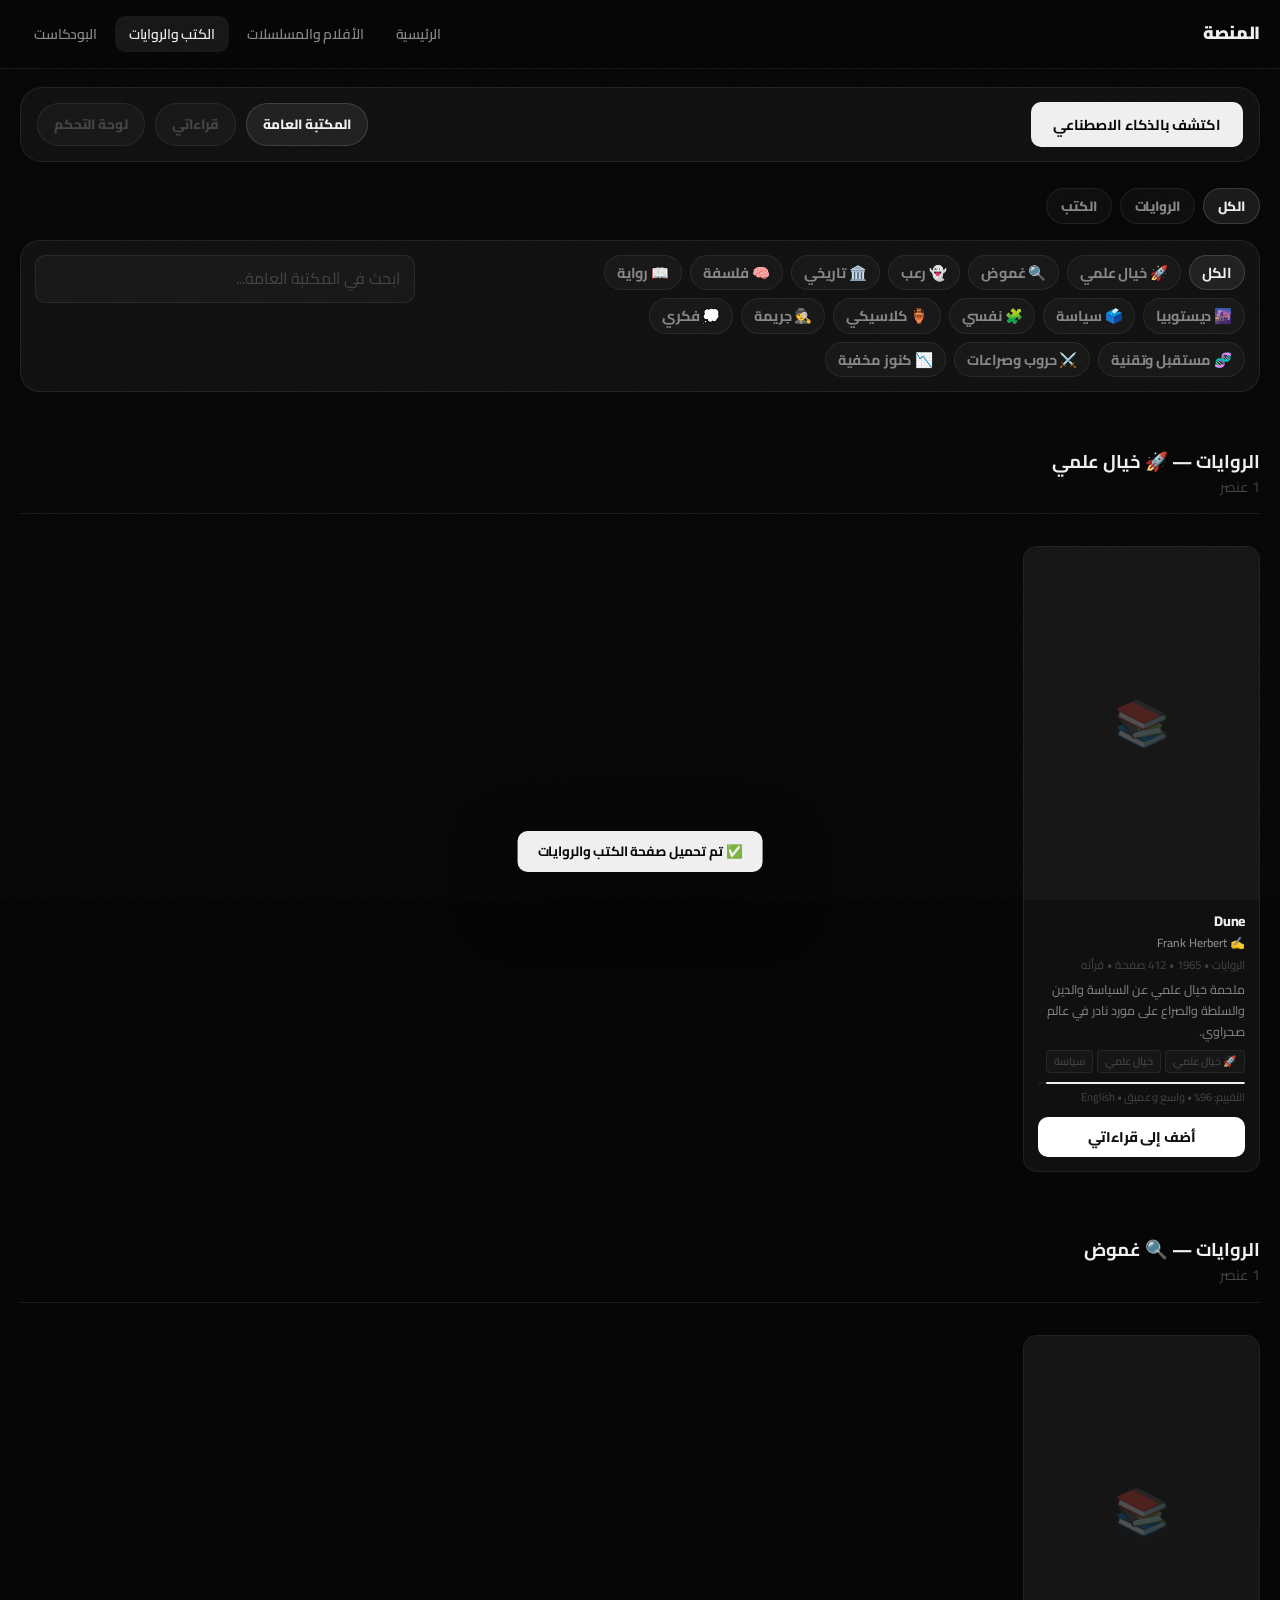
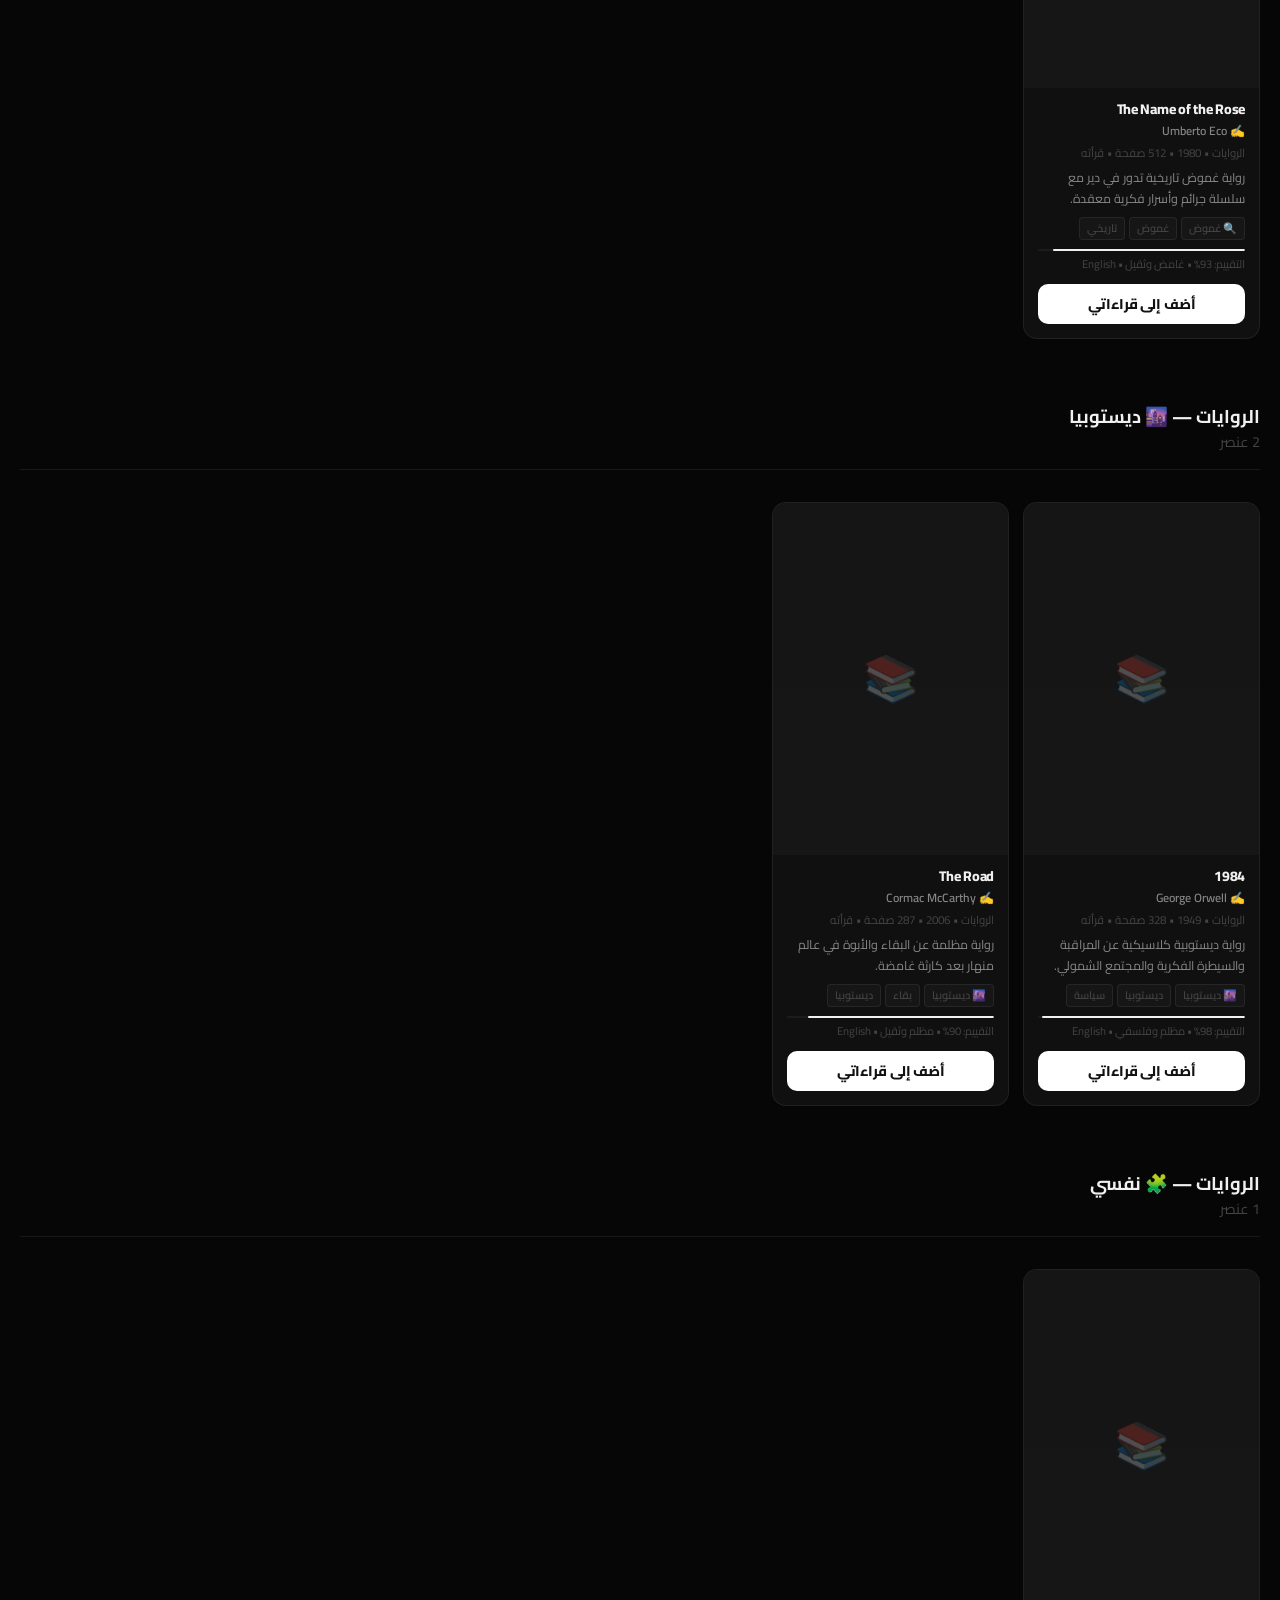
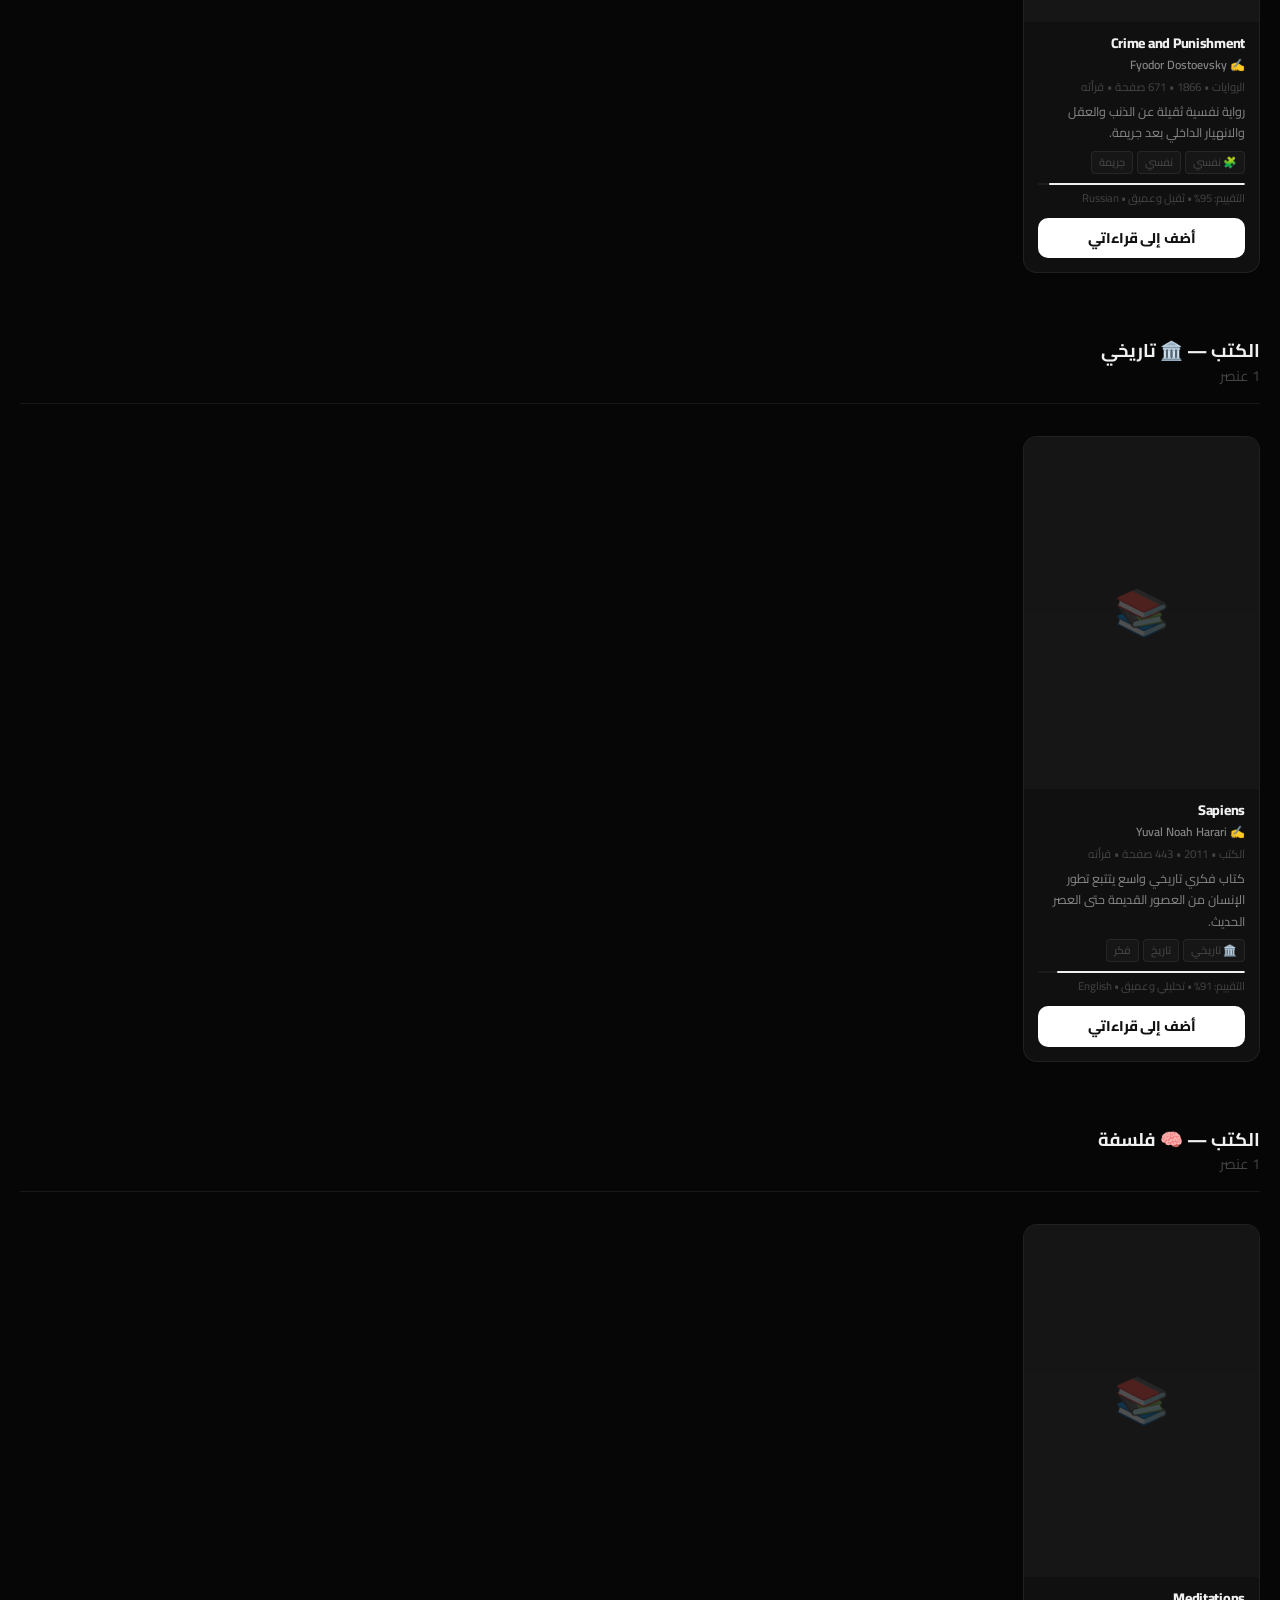
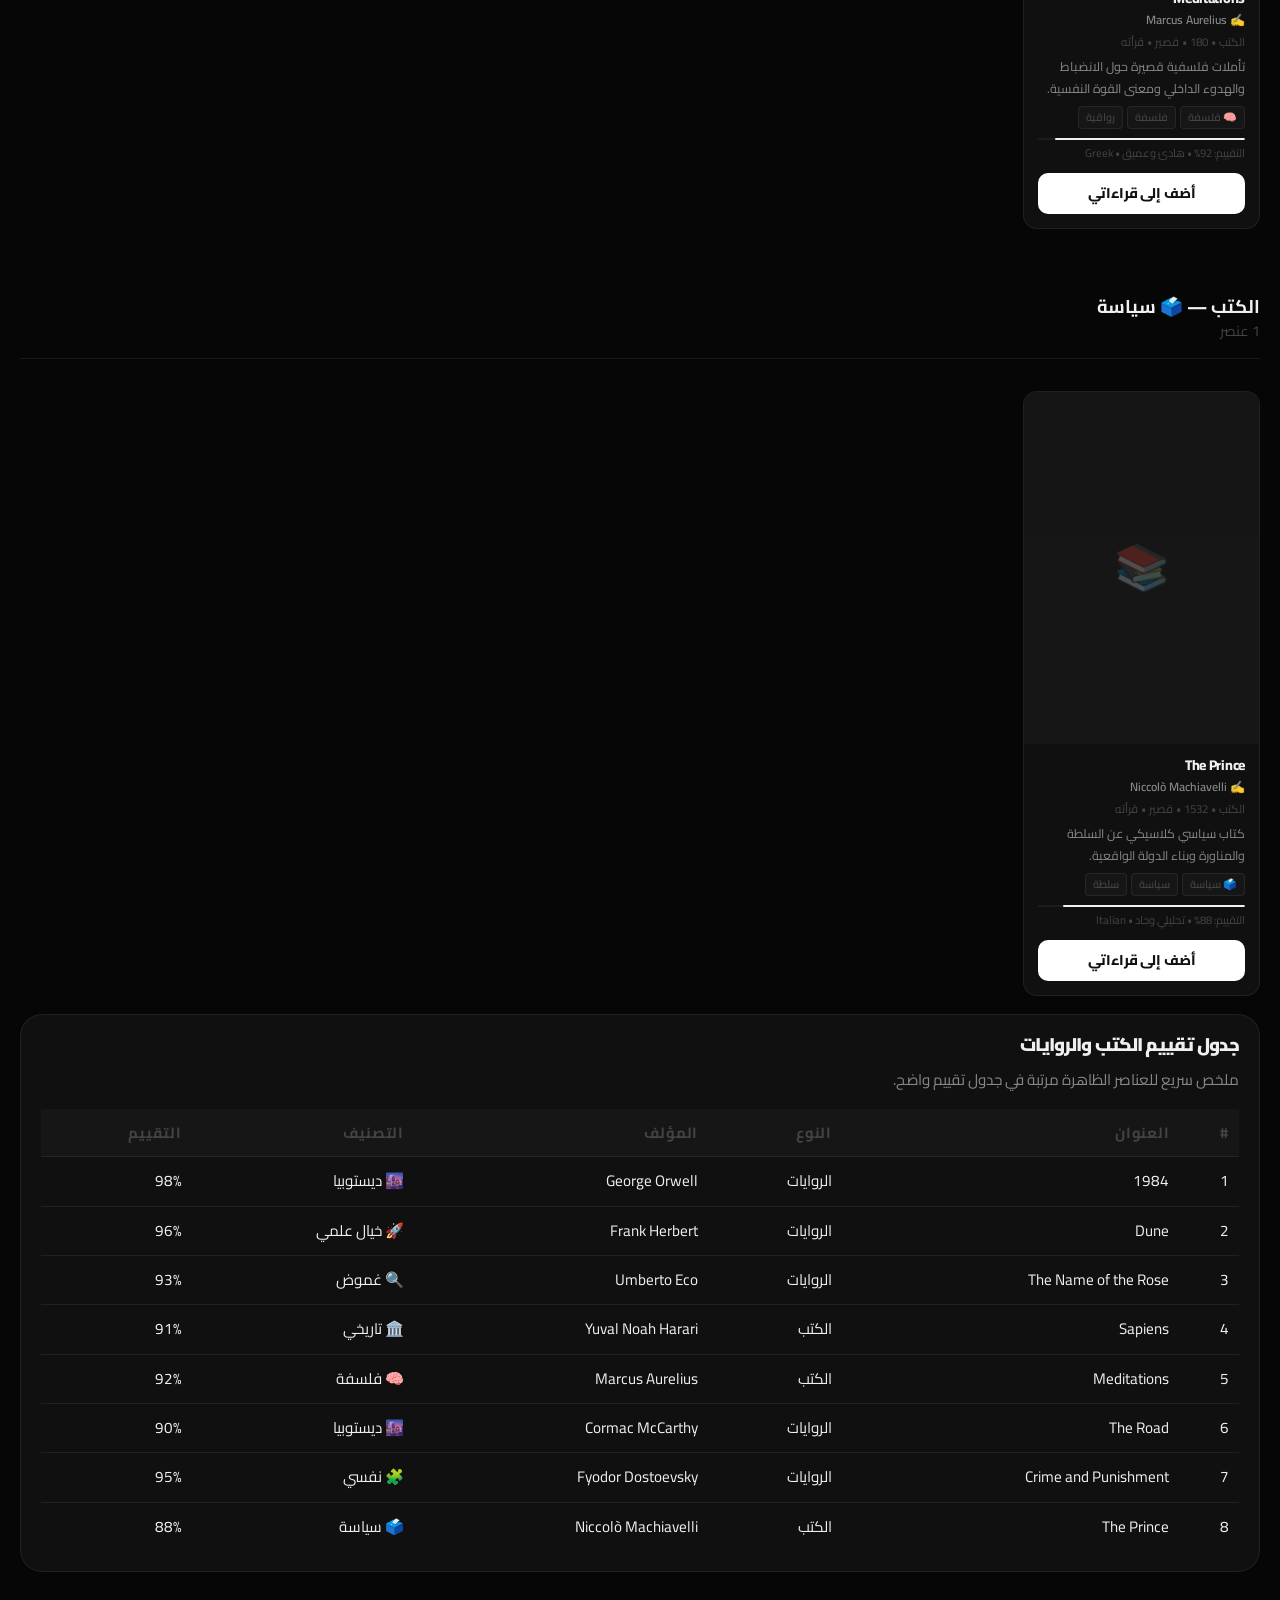
==== commit d721bf3e: "Update books.html" ====
--- a/books.html
+++ b/books.html
@@ -15,122 +15,509 @@
   <title>الكتب والروايات | المنصة</title>
 
   <style>
-    /* ── PAGE OVERRIDES: maps old class names to new design system ── */
-
-    /* Layout */
-    .page-topbar { padding: 16px 0 8px; }
-    .page-topbar .panel { padding: 12px 18px; border-radius: var(--r-lg); }
-    .section-block { display: none; }
-    .section-block.active { display: block; }
-    .section-body { padding-top: 18px; padding-bottom: 72px; }
-    .view-toolbar-shell { margin-bottom: 16px; }
-    .view-toolbar { padding: 12px 16px; border-radius: var(--r-lg); }
-    .toolbar-row { display: flex; align-items: flex-start; justify-content: space-between; gap: 12px; flex-wrap: wrap; }
-    .toolbar-filters { display: flex; gap: 6px; flex-wrap: wrap; align-items: center; flex: 1 1 500px; }
-    .toolbar-actions { display: flex; gap: 8px; flex-wrap: wrap; align-items: center; justify-content: flex-end; flex: 1 1 280px; }
-    .search-box { min-width: 220px; max-width: 340px; width: 100%; }
-    .subtype-switch { display: flex; gap: 6px; flex-wrap: wrap; margin-bottom: 16px; }
-    .sections-stack { display: grid; gap: 32px; }
-    .content-section { display: grid; gap: 14px; }
-
-    /* Section head */
-    .content-section-head { display: flex; align-items: center; justify-content: space-between; gap: 12px; flex-wrap: wrap; padding-bottom: 12px; border-bottom: 1px solid var(--border); }
-    .content-section-head h3 { margin: 0; font-size: 0.95rem; font-weight: 800; letter-spacing: -0.02em; color: var(--text); }
-    .content-section-head p { margin: 0; color: var(--text-3); font-size: 0.78rem; background: var(--surface-2); border: 1px solid var(--border); padding: 2px 8px; border-radius: 4px; }
-
-    /* Grid */
-    .media-grid { display: grid; grid-template-columns: repeat(auto-fill, minmax(240px, 1fr)); gap: 14px; align-items: stretch; }
-
-    /* Card */
-    .media-card { border: 1px solid var(--border); border-radius: var(--r-md); overflow: hidden; background: var(--surface); display: flex; flex-direction: column; transition: transform 0.3s var(--ease), box-shadow 0.3s var(--ease), border-color 0.3s; position: relative; }
-    .media-card::before { content: ""; position: absolute; top: 0; left: 0; right: 0; height: 1px; background: linear-gradient(90deg, transparent, rgba(255,255,255,0.15), transparent); transform: scaleX(0); transition: transform 0.4s var(--ease); transform-origin: right; }
-    .media-card:hover::before { transform: scaleX(1); transform-origin: left; }
-    .media-card:hover { transform: translateY(-4px); box-shadow: 0 16px 40px rgba(0,0,0,0.5); border-color: var(--border-hi); }
-    .media-card:hover .media-cover img { transform: scale(1.06); }
-
-    /* Cover */
-    .media-cover { height: 180px; background: var(--surface-2); position: relative; overflow: hidden; }
-    .media-cover img { width: 100%; height: 100%; object-fit: cover; display: block; transition: transform 0.5s var(--ease); }
-    .media-cover-fallback { position: absolute; inset: 0; display: none; align-items: center; justify-content: center; font-size: 2.2rem; color: var(--text-3); background: var(--surface-2); }
-
-    /* Body */
-    .media-body { padding: 14px; display: flex; flex-direction: column; gap: 7px; flex: 1; }
-    .media-title { font-size: 0.92rem; font-weight: 800; line-height: 1.3; margin: 0; letter-spacing: -0.02em; color: var(--text); }
-    .media-sub { color: var(--text-3); font-size: 0.76rem; line-height: 1.6; margin: 0; }
-    .media-desc { color: var(--text-2); line-height: 1.7; font-size: 0.82rem; margin: 0; display: -webkit-box; -webkit-line-clamp: 3; -webkit-box-orient: vertical; overflow: hidden; }
-
-    /* Tags */
-    .tag-row { display: flex; gap: 5px; flex-wrap: wrap; }
-    .tag { border: 1px solid var(--border); background: var(--surface-2); color: var(--text-3); border-radius: 4px; padding: 2px 8px; font-size: 0.72rem; font-weight: 600; letter-spacing: 0.01em; transition: color 0.2s, border-color 0.2s; }
-    .media-card:hover .tag { color: var(--text-2); border-color: var(--border-hi); }
-
-    /* Score */
-    .score-row { margin-top: 2px; }
-    .score-bar { height: 2px; border-radius: 2px; background: var(--surface-3); overflow: hidden; }
-    .score-bar > span { display: block; height: 100%; background: var(--text); border-radius: 2px; }
-    .helper-note { color: var(--text-3); font-size: 0.76rem; line-height: 1.6; }
-
-    /* Card actions */
-    .card-actions { display: flex; gap: 6px; flex-wrap: wrap; margin-top: auto; padding-top: 8px; }
-    .small-btn { border: 1px solid var(--border); background: var(--surface-2); color: var(--text-2); border-radius: var(--r-xs); padding: 6px 10px; font: inherit; font-size: 0.78rem; font-weight: 700; cursor: pointer; transition: all 0.2s; letter-spacing: -0.01em; }
-    .small-btn:hover { color: var(--text); border-color: var(--border-hi); background: var(--surface-3); }
-    .small-btn.primary { background: var(--text); color: var(--bg); border: none; width: 100%; justify-content: center; font-weight: 800; }
-    .small-btn.primary:hover { opacity: 0.88; }
-    .small-btn.danger { color: #f87171; background: rgba(239,68,68,0.08); border-color: rgba(239,68,68,0.15); }
-    .small-btn.danger:hover { background: rgba(239,68,68,0.16); }
-
-    /* Dashboard */
-    .dashboard-grid { display: grid; gap: 20px; }
-    .dashboard-top { display: flex; align-items: center; justify-content: space-between; gap: 14px; flex-wrap: wrap; }
-    .mini-stats { display: flex; gap: 8px; flex-wrap: wrap; }
-    .mini-stat { padding: 8px 12px; border: 1px solid var(--border); border-radius: var(--r-sm); background: var(--surface-2); color: var(--text-2); font-size: 0.8rem; }
-    .mini-stat strong { color: var(--text); font-weight: 800; }
-    .pw-panel { max-width: 480px; margin-inline: auto; }
-    .muted { color: var(--text-3); }
-    .empty-state { padding: 32px; border: 1px dashed var(--border); border-radius: var(--r-lg); text-align: center; color: var(--text-3); font-size: 0.88rem; }
-
-    /* Modal */
-    .modal-backdrop { position: fixed; inset: 0; display: none; align-items: center; justify-content: center; padding: 18px; background: rgba(0,0,0,0.8); backdrop-filter: blur(14px); z-index: 2000; }
-    .modal-backdrop.open { display: flex; }
-    .modal { width: min(960px, 100%); max-height: calc(100vh - 36px); overflow: auto; border: 1px solid var(--border-hi); border-radius: var(--r-xl); background: var(--surface); box-shadow: var(--shadow-lg); animation: modal-in 0.3s var(--ease) both; }
-    .modal-head, .modal-foot { padding: 18px 22px; border-bottom: 1px solid var(--border); display: flex; align-items: center; justify-content: space-between; gap: 12px; }
-    .modal-foot { border-top: 1px solid var(--border); border-bottom: none; justify-content: flex-end; }
-    .modal-body { padding: 18px 22px; }
-    .close-btn { border: 1px solid var(--border); background: var(--surface-2); color: var(--text-2); border-radius: var(--r-xs); width: 28px; height: 28px; display: flex; align-items: center; justify-content: center; cursor: pointer; font-size: 0.9rem; transition: all 0.2s; }
-    .close-btn:hover { background: var(--surface-3); color: var(--text); }
-
-    /* Forms */
-    .input, .textarea, select.input { background: var(--surface-2); border: 1px solid var(--border); border-radius: var(--r-sm); color: var(--text); padding: 9px 12px; outline: none; width: 100%; transition: border-color 0.2s; font: inherit; }
-    .input:focus, .textarea:focus, select.input:focus { border-color: var(--border-hi); box-shadow: 0 0 0 3px rgba(255,255,255,0.04); }
-    .textarea { resize: vertical; min-height: 80px; }
-    .input::placeholder, .textarea::placeholder { color: var(--text-3); }
-    select.input option { background: var(--surface-3); color: var(--text); }
-    .field-label { font-size: 0.75rem; font-weight: 700; color: var(--text-2); margin-bottom: 6px; letter-spacing: 0.03em; text-transform: uppercase; }
-    .form-grid-2 { display: grid; grid-template-columns: repeat(2, 1fr); gap: 12px; }
-    .form-grid-3 { display: grid; grid-template-columns: repeat(3, 1fr); gap: 12px; }
-
-    /* Discover */
-    .discover-results { display: grid; gap: 10px; margin-top: 18px; }
-    .discover-card { border: 1px solid var(--border); border-radius: var(--r-md); padding: 14px 16px; background: var(--surface-2); transition: border-color 0.2s; }
-    .discover-card:hover { border-color: var(--border-hi); }
-
-    /* Rating table panel */
-    .rating-table-panel { margin-top: 24px; }
-
-    /* Responsive */
-    @media (max-width: 1100px) { .media-grid { grid-template-columns: repeat(3, 1fr); } }
-    @media (max-width: 800px) { .media-grid { grid-template-columns: repeat(2, 1fr); } .toolbar-row { flex-direction: column; align-items: stretch; } .search-box { max-width: none; } }
-    @media (max-width: 560px) { .media-grid { grid-template-columns: 1fr; } .form-grid-2, .form-grid-3 { grid-template-columns: 1fr; } .tab-btn, .subtype-btn { width: 100%; text-align: center; } .page-topbar-tabs, .page-topbar-actions { width: 100%; } .page-topbar-actions .btn { width: 100%; } }
-
-    @keyframes modal-in { from { opacity: 0; transform: scale(0.96) translateY(10px); } to { opacity: 1; transform: none; } }
-    @keyframes spin { to { transform: rotate(360deg); } }
+    /* ===== PAGE FRAME ===== */
+    .page-topbar {
+      padding: 18px 0 10px;
+    }
+
+    .page-topbar .panel {
+      padding: 14px 16px;
+    }
+
+    .page-topbar-inner {
+      display: flex;
+      align-items: center;
+      justify-content: space-between;
+      gap: 14px;
+      flex-wrap: wrap;
+    }
+
+    .page-topbar-actions,
+    .page-topbar-tabs {
+      display: flex;
+      gap: 10px;
+      align-items: center;
+      flex-wrap: wrap;
+    }
+
+    .section-block {
+      display: none;
+    }
+
+    .section-block.active {
+      display: block;
+    }
+
+    .section-body {
+      padding-top: 16px;
+      padding-bottom: 56px;
+    }
+
+    .view-toolbar-shell {
+      margin-bottom: 18px;
+    }
+
+    .view-toolbar {
+      padding: 14px;
+      border-radius: 20px;
+    }
+
+    .toolbar-row {
+      display: flex;
+      align-items: flex-start;
+      justify-content: space-between;
+      gap: 14px;
+      flex-wrap: wrap;
+    }
+
+    .toolbar-filters {
+      display: flex;
+      gap: 8px;
+      flex-wrap: wrap;
+      align-items: center;
+      flex: 1 1 540px;
+    }
+
+    .toolbar-actions {
+      display: flex;
+      gap: 10px;
+      flex-wrap: wrap;
+      align-items: center;
+      justify-content: flex-end;
+      flex: 1 1 320px;
+    }
+
+    .search-box {
+      min-width: 280px;
+      max-width: 380px;
+      width: 100%;
+    }
+
+    /* ===== SUBTYPE SWITCH ===== */
+    .subtype-switch {
+      display: flex;
+      gap: 8px;
+      flex-wrap: wrap;
+      margin-bottom: 16px;
+    }
+
+    .subtype-btn {
+      border: 1px solid var(--border);
+      background: rgba(255,255,255,0.03);
+      color: var(--text-2);
+      border-radius: 999px;
+      padding: 9px 14px;
+      cursor: pointer;
+      transition: 0.16s ease;
+      font-weight: 800;
+      line-height: 1.2;
+    }
+
+    .subtype-btn:hover,
+    .subtype-btn.active {
+      color: var(--text);
+      background: rgba(255,255,255,0.08);
+      border-color: rgba(255,255,255,0.15);
+    }
+
+    /* ===== FILTER/TABS ===== */
+    .tab-btn {
+      border: 1px solid var(--border);
+      background: rgba(255,255,255,0.03);
+      color: var(--text-3);
+      border-radius: 999px;
+      padding: 10px 16px;
+      cursor: pointer;
+      font-weight: 800;
+      transition: 0.16s ease;
+    }
+
+    .tab-btn:hover,
+    .tab-btn.active {
+      color: var(--text);
+      background: rgba(255,255,255,0.07);
+      border-color: rgba(255,255,255,0.14);
+    }
+
+    .filter-btn {
+      border: 1px solid var(--border);
+      background: rgba(255,255,255,0.03);
+      color: var(--text-2);
+      border-radius: 999px;
+      padding: 8px 12px;
+      cursor: pointer;
+      transition: 0.16s ease;
+      font-size: 0.9rem;
+      line-height: 1.2;
+    }
+
+    .filter-btn:hover,
+    .filter-btn.active {
+      color: var(--text);
+      background: rgba(255,255,255,0.07);
+      border-color: rgba(255,255,255,0.14);
+    }
+
+    /* ===== SECTIONED CONTENT ===== */
+    .sections-stack {
+      display: grid;
+      gap: 26px;
+    }
+
+    .content-section {
+      display: grid;
+      gap: 14px;
+    }
+
+    .content-section-head {
+      display: flex;
+      align-items: center;
+      justify-content: space-between;
+      gap: 12px;
+      flex-wrap: wrap;
+    }
+
+    .content-section-head h3 {
+      margin: 0;
+      font-size: 1.15rem;
+      line-height: 1.35;
+    }
+
+    .content-section-head p {
+      margin: 0;
+      color: var(--text-3);
+      font-size: 0.9rem;
+      line-height: 1.7;
+    }
+
+    /* ===== 4-UP GRID ===== */
+    .media-grid {
+      display: grid;
+      grid-template-columns: repeat(4, minmax(0, 1fr));
+      gap: 16px;
+      align-items: stretch;
+    }
+
+
+    /* ═══════════════════════════════
+       CARD SYSTEM — redesigned
+    ═══════════════════════════════ */
+    .media-grid{display:grid;grid-template-columns:repeat(auto-fill,minmax(220px,1fr));gap:14px;align-items:start;}
+    .book-card,.pod-card{border:1px solid var(--border);border-radius:14px;overflow:hidden;background:var(--surface);display:flex;flex-direction:column;transition:transform .3s cubic-bezier(.16,1,.3,1),box-shadow .3s cubic-bezier(.16,1,.3,1),border-color .25s;position:relative;}
+    .book-card::before,.pod-card::before{content:'';position:absolute;top:0;left:0;right:0;height:1px;background:linear-gradient(90deg,transparent,rgba(255,255,255,.14),transparent);transform:scaleX(0);transition:transform .4s cubic-bezier(.16,1,.3,1);transform-origin:right;}
+    .book-card:hover::before,.pod-card:hover::before{transform:scaleX(1);transform-origin:left;}
+    .book-card:hover,.pod-card:hover{transform:translateY(-4px);box-shadow:0 16px 40px rgba(0,0,0,.55);border-color:var(--border-hi);}
+    .book-cover,.pod-cover{width:100%;overflow:hidden;background:var(--surface-2);position:relative;flex-shrink:0;}
+    .book-cover{aspect-ratio:2/3;}
+    .pod-cover{aspect-ratio:1/1;}
+    .book-cover img,.pod-cover img{width:100%;height:100%;object-fit:cover;display:block;transition:transform .5s cubic-bezier(.16,1,.3,1);}
+    .book-card:hover .book-cover img,.pod-card:hover .pod-cover img{transform:scale(1.05);}
+    .book-cover-fallback,.pod-cover-fallback{position:absolute;inset:0;display:flex;align-items:center;justify-content:center;font-size:2.8rem;opacity:.25;background:var(--surface-2);}
+    .book-body,.pod-body{padding:12px 14px 14px;display:flex;flex-direction:column;gap:5px;flex:1;}
+    .book-title,.pod-title{font-size:.88rem;font-weight:800;line-height:1.3;letter-spacing:-.02em;color:var(--text);}
+    .book-author,.pod-host{font-size:.75rem;color:var(--text-2);font-weight:600;line-height:1.4;}
+    .book-sub,.pod-sub{font-size:.72rem;color:var(--text-3);line-height:1.5;}
+    .book-desc,.pod-desc{font-size:.78rem;color:var(--text-2);line-height:1.7;display:-webkit-box;-webkit-line-clamp:3;-webkit-box-orient:vertical;overflow:hidden;flex:1;}
+    .tag-row{display:flex;gap:4px;flex-wrap:wrap;margin-top:2px;}
+    .tag{border:1px solid var(--border);background:var(--surface-2);color:var(--text-3);border-radius:4px;padding:2px 7px;font-size:.68rem;font-weight:600;transition:color .2s,border-color .2s;}
+    .book-card:hover .tag,.pod-card:hover .tag{color:var(--text-2);border-color:var(--border-hi);}
+    .score-row{margin-top:4px;}
+    .score-bar{height:2px;border-radius:2px;background:var(--surface-3);overflow:hidden;}
+    .score-bar>span{display:block;height:100%;background:var(--text);border-radius:2px;}
+    .helper-note{font-size:.7rem;color:var(--text-3);line-height:1.5;}
+    .card-actions{display:flex;gap:6px;flex-wrap:wrap;margin-top:auto;padding-top:10px;}
+    .small-btn{border:1px solid var(--border);background:var(--surface-2);color:var(--text-2);border-radius:6px;padding:6px 11px;font:inherit;font-size:.75rem;font-weight:700;cursor:pointer;transition:all .2s;letter-spacing:-.01em;}
+    .small-btn:hover{color:var(--text);border-color:var(--border-hi);background:var(--surface-3);}
+    .small-btn.primary{background:var(--text);color:var(--bg);border:none;width:100%;font-weight:800;}
+    .small-btn.primary:hover{opacity:.88;}
+    .small-btn.danger{color:#f87171;background:rgba(239,68,68,.08);border-color:rgba(239,68,68,.15);}
+    .small-btn.danger:hover{background:rgba(239,68,68,.16);}
+
+
+
+    .card-actions {
+      display: flex;
+      gap: 8px;
+      flex-wrap: wrap;
+      margin-top: auto;
+      padding-top: 6px;
+    }
+
+    .small-btn {
+      border: 1px solid var(--border);
+      background: rgba(255,255,255,0.03);
+      color: var(--text);
+      border-radius: 10px;
+      padding: 9px 11px;
+      font: inherit;
+      font-size: 0.88rem;
+      cursor: pointer;
+      transition: 0.16s ease;
+    }
+
+    .small-btn:hover {
+      transform: translateY(-1px);
+      background: rgba(255,255,255,0.05);
+    }
+
+    .small-btn.primary {
+      background: #ffffff;
+      color: #111111;
+      border: none;
+      width: 100%;
+      justify-content: center;
+      font-weight: 800;
+    }
+
+    .small-btn.danger {
+      color: #ffd1d1;
+      background: rgba(255,255,255,0.03);
+    }
+
+    /* ===== DASHBOARD ===== */
+    .dashboard-grid {
+      display: grid;
+      gap: 18px;
+    }
+
+    .dashboard-top {
+      display: flex;
+      align-items: center;
+      justify-content: space-between;
+      gap: 14px;
+      flex-wrap: wrap;
+    }
+
+    .mini-stats {
+      display: flex;
+      gap: 10px;
+      flex-wrap: wrap;
+    }
+
+    .mini-stat {
+      padding: 10px 12px;
+      border: 1px solid var(--border);
+      border-radius: 12px;
+      background: rgba(255,255,255,0.025);
+      color: var(--text-2);
+      font-size: 0.9rem;
+    }
+
+    .mini-stat strong {
+      color: var(--text);
+    }
+
+    .pw-panel {
+      max-width: 460px;
+      margin-inline: auto;
+    }
+
+    .table-wrap {
+      overflow: auto;
+    }
+
+    .data-table {
+      width: 100%;
+      border-collapse: collapse;
+    }
+
+    .data-table th,
+    .data-table td {
+      border-bottom: 1px solid var(--border);
+      padding: 12px 10px;
+      text-align: right;
+      vertical-align: top;
+    }
+
+    .data-table th {
+      color: var(--text-3);
+      font-size: 0.92rem;
+      font-weight: 700;
+    }
+
+    .data-table td {
+      color: var(--text);
+      font-size: 0.95rem;
+    }
+
+    .muted {
+      color: var(--text-3);
+    }
+
+    .empty-state {
+      padding: 28px;
+      border: 1px dashed var(--border);
+      border-radius: 20px;
+      text-align: center;
+      color: var(--text-3);
+      background: rgba(255,255,255,0.02);
+    }
+
+    /* ===== MODAL ===== */
+    .modal-backdrop {
+      position: fixed;
+      inset: 0;
+      display: none;
+      align-items: center;
+      justify-content: center;
+      padding: 18px;
+      background: rgba(0,0,0,0.72);
+      z-index: 2000;
+    }
+
+    .modal-backdrop.open {
+      display: flex;
+    }
+
+    .modal {
+      width: min(980px, 100%);
+      max-height: calc(100vh - 36px);
+      overflow: auto;
+      border: 1px solid var(--border);
+      border-radius: 24px;
+      background: #0b0b0b;
+      box-shadow: var(--shadow-lg);
+    }
+
+    .modal-head,
+    .modal-foot {
+      padding: 18px;
+      border-bottom: 1px solid var(--border);
+      display: flex;
+      align-items: center;
+      justify-content: space-between;
+      gap: 12px;
+    }
+
+    .modal-foot {
+      border-top: 1px solid var(--border);
+      border-bottom: none;
+      justify-content: flex-end;
+    }
+
+    .modal-body {
+      padding: 18px;
+    }
+
+    .close-btn {
+      border: none;
+      background: transparent;
+      color: var(--text-2);
+      font-size: 1.2rem;
+      cursor: pointer;
+    }
+
+    .form-grid-2,
+    .form-grid-3 {
+      display: grid;
+      gap: 12px;
+    }
+
+    .form-grid-2 {
+      grid-template-columns: repeat(2, 1fr);
+    }
+
+    .form-grid-3 {
+      grid-template-columns: repeat(3, 1fr);
+    }
+
+    .discover-results {
+      display: grid;
+      gap: 12px;
+      margin-top: 18px;
+    }
+
+    .discover-card {
+      border: 1px solid var(--border);
+      border-radius: 18px;
+      padding: 14px;
+      background: rgba(255,255,255,0.025);
+    }
+
+    .input,
+    .textarea,
+    .select,
+    select.input {
+      background: rgba(255,255,255,0.03);
+      color: var(--text);
+    }
+
+    .input::placeholder,
+    .textarea::placeholder {
+      color: var(--text-3);
+    }
+
+    select.input option,
+    .select option {
+      background: #101010;
+      color: #ffffff;
+    }
+
+    @media (max-width: 1250px) {
+      .media-grid {
+        grid-template-columns: repeat(3, minmax(0, 1fr));
+      }
+    }
+
+    @media (max-width: 980px) {
+      .page-topbar {
+        padding-top: 16px;
+      }
+
+      .toolbar-row {
+        flex-direction: column;
+        align-items: stretch;
+      }
+
+      .toolbar-filters,
+      .toolbar-actions {
+        flex: 1 1 auto;
+        justify-content: flex-start;
+      }
+
+      .search-box {
+        max-width: none;
+      }
+
+      .media-grid {
+        grid-template-columns: repeat(2, minmax(0, 1fr));
+      }
+    }
+
+    @media (max-width: 760px) {
+      .form-grid-2,
+      .form-grid-3 {
+        grid-template-columns: 1fr;
+      }
+
+      .media-grid {
+        grid-template-columns: 1fr;
+      }
+
+      .page-topbar .panel,
+      .view-toolbar {
+        padding: 12px;
+      }
+
+      .tab-btn,
+      .subtype-btn {
+        width: 100%;
+        text-align: center;
+      }
+
+      .page-topbar-tabs,
+      .page-topbar-actions {
+        width: 100%;
+      }
+
+      .page-topbar-actions .btn {
+        width: 100%;
+      }
+    }
   </style>
-
 </head>
 
 <body class="page-shell">
-  <div id="cursor"></div>
-  <div id="cursor-ring"></div>
   <header class="nav">
     <div class="container nav-inner">
       <a class="brand" href="index.html">المنصة</a>
@@ -779,10 +1166,95 @@
       storageSet(PAGE.myLocalKey, JSON.stringify(state.privateItems));
     }
 
+    
+    
+    // ══════════════════════════════════════════════
+    // POSTER SYSTEM — auto-fetch + save to DB
+    // ══════════════════════════════════════════════
+
+    const POSTER_CACHE = {};  // in-memory cache for this session
+
+    async function fetchPoster(title, extra) {
+      const cacheKey = title + (extra || '');
+      if (POSTER_CACHE[cacheKey]) return POSTER_CACHE[cacheKey];
+
+      let url = '';
+
+      if (PAGE_KEY === 'movies') {
+        // TVMaze for series/movies
+        try {
+          const r = await fetch(`https://api.tvmaze.com/search/shows?q=${encodeURIComponent(title)}`);
+          const d = await r.json();
+          url = d?.[0]?.show?.image?.original || d?.[0]?.show?.image?.medium || '';
+        } catch {}
+
+        // Fallback: OMDB-style via TVMaze single search
+        if (!url) {
+          try {
+            const r = await fetch(`https://api.tvmaze.com/singlesearch/shows?q=${encodeURIComponent(title)}`);
+            const d = await r.json();
+            url = d?.image?.original || d?.image?.medium || '';
+          } catch {}
+        }
+      }
+
+      else if (PAGE_KEY === 'books') {
+        try {
+          const q = encodeURIComponent((title + ' ' + (extra || '')).trim());
+          const r = await fetch(`https://openlibrary.org/search.json?q=${q}&limit=1&fields=cover_i,isbn`);
+          const d = await r.json();
+          const covId = d.docs?.[0]?.cover_i;
+          if (covId) url = `https://covers.openlibrary.org/b/id/${covId}-L.jpg`;
+          else {
+            const isbn = d.docs?.[0]?.isbn?.[0];
+            if (isbn) url = `https://covers.openlibrary.org/b/isbn/${isbn}-L.jpg`;
+          }
+        } catch {}
+      }
+
+      else if (PAGE_KEY === 'podcasts') {
+        try {
+          const r = await fetch(`https://itunes.apple.com/search?term=${encodeURIComponent(title)}&media=podcast&limit=1`);
+          const d = await r.json();
+          url = d.results?.[0]?.artworkUrl600 || d.results?.[0]?.artworkUrl100 || '';
+        } catch {}
+      }
+
+      if (url) POSTER_CACHE[cacheKey] = url;
+      return url;
+    }
+
+    // Enrich items that have no poster, then optionally save to DB
+    async function enrichPosters(items, tableKey) {
+      const supa = getSupabaseConfig();
+      const toUpdate = items.filter(item => !item.poster);
+
+      // batch: max 6 concurrent fetches
+      const chunks = [];
+      for (let i = 0; i < toUpdate.length; i += 6) chunks.push(toUpdate.slice(i, i + 6));
+
+      for (const chunk of chunks) {
+        await Promise.all(chunk.map(async (item) => {
+          const extra = item.author || item.host || '';
+          const url = await fetchPoster(item.title, extra);
+          if (url) {
+            item.poster = url;
+            // Save back to DB so next load is instant
+            if (supa.connected && tableKey) {
+              try {
+                await dbUpdate(tableKey, `id=eq.${encodeURIComponent(item.id)}`, { poster: url });
+              } catch {}
+            }
+          }
+        }));
+      }
+    }
+
     async function loadData() {
       const supa = getSupabaseConfig();
 
       state.publicItems = loadLocalPublic().map((item) => normalizeItem(item, "public"));
+      enrichPosters(state.publicItems, null).then(() => renderPublic());
       state.privateItems = loadLocalPrivate().map((item) => normalizeItem(item, "private"));
 
       if (supa.connected) {
@@ -790,6 +1262,7 @@
           const publicRows = await dbFetch(PAGE.dbTable, "select=*");
           if (Array.isArray(publicRows)) {
             state.publicItems = publicRows.map((item) => normalizeItem(item, "public"));
+            await enrichPosters(state.publicItems, PAGE.dbTable);
             saveLocalPublic();
           }
         } catch (e) {
@@ -804,6 +1277,7 @@
           );
           if (Array.isArray(privateRows)) {
             state.privateItems = privateRows.map((item) => normalizeItem(item, "private"));
+            await enrichPosters(state.privateItems, PAGE.userTable);
             saveLocalPrivate();
           }
         } catch (e) {
@@ -897,7 +1371,7 @@
               alt="${item.title}"
               onerror="this.style.display='none'; this.nextElementSibling.style.display='flex';"
             />
-            <div class="book-cover-fallback">📚</div>
+            <div class="book-cover-fallback" style="display:flex;">📚</div>
           </div>
         `;
       }
@@ -1686,24 +2160,5 @@
 
     init();
   </script>
-
-  <script>
-    const _cur=document.getElementById('cursor'),_ring=document.getElementById('cursor-ring');
-    let _mx=0,_my=0,_rx=0,_ry=0;
-    if(_cur&&_ring){
-      document.addEventListener('mousemove',e=>{_mx=e.clientX;_my=e.clientY;_cur.style.left=_mx+'px';_cur.style.top=_my+'px';});
-      (function loop(){_rx+=(_mx-_rx)*0.12;_ry+=(_my-_ry)*0.12;_ring.style.left=_rx+'px';_ring.style.top=_ry+'px';requestAnimationFrame(loop);})();
-      document.querySelectorAll('a,button,.media-card').forEach(el=>{
-        el.addEventListener('mouseenter',()=>document.body.classList.add('cursor-hover'));
-        el.addEventListener('mouseleave',()=>document.body.classList.remove('cursor-hover'));
-      });
-      document.addEventListener('mousedown',()=>document.body.classList.add('cursor-click'));
-      document.addEventListener('mouseup',()=>document.body.classList.remove('cursor-click'));
-    }
-    const _obs=new IntersectionObserver(entries=>{entries.forEach(e=>{if(e.isIntersecting){e.target.classList.add('in');_obs.unobserve(e.target);}});},{threshold:0.08});
-    document.querySelectorAll('.content-section').forEach(el=>{el.classList.add('reveal');_obs.observe(el);});
-    const _nav=document.querySelector('.nav');
-    window.addEventListener('scroll',()=>{_nav.style.boxShadow=window.scrollY>40?'0 1px 0 rgba(255,255,255,0.05),0 8px 28px rgba(0,0,0,0.4)':'';},{passive:true});
-  </script>
 </body>
 </html>
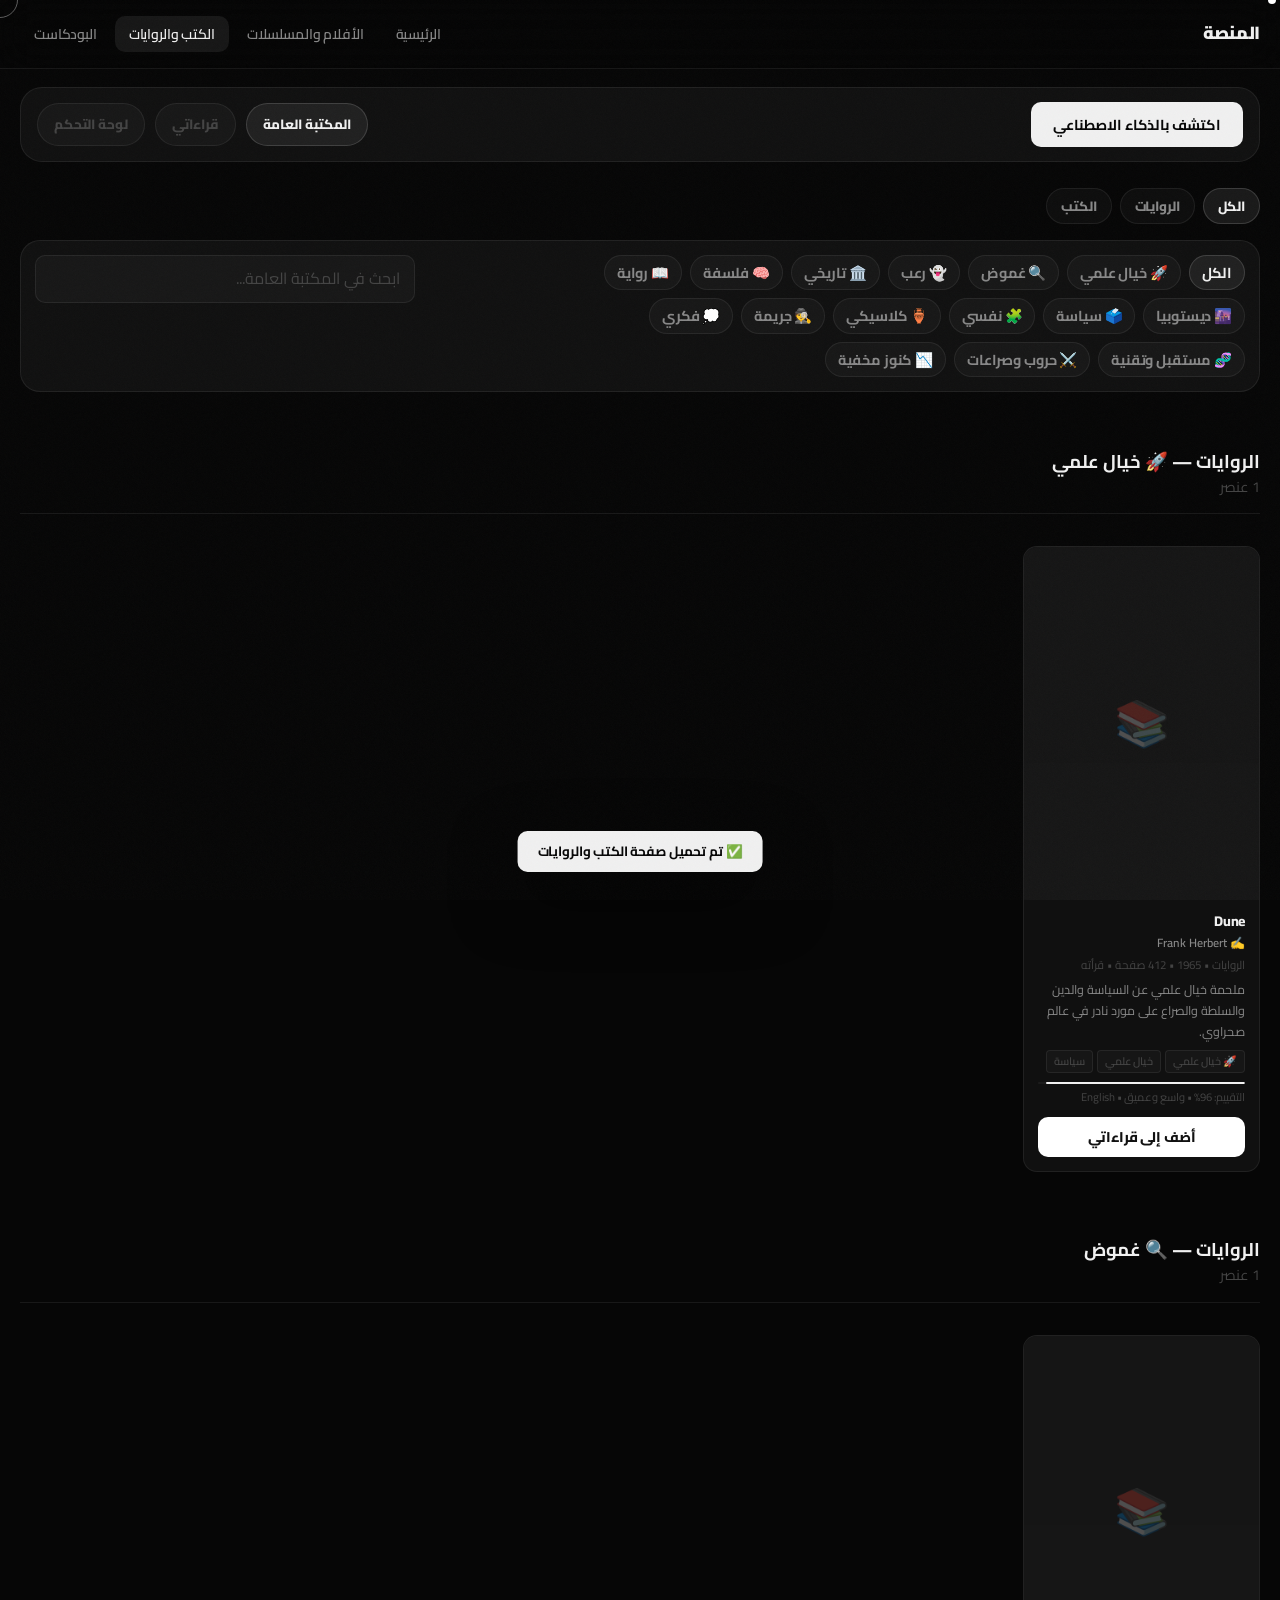
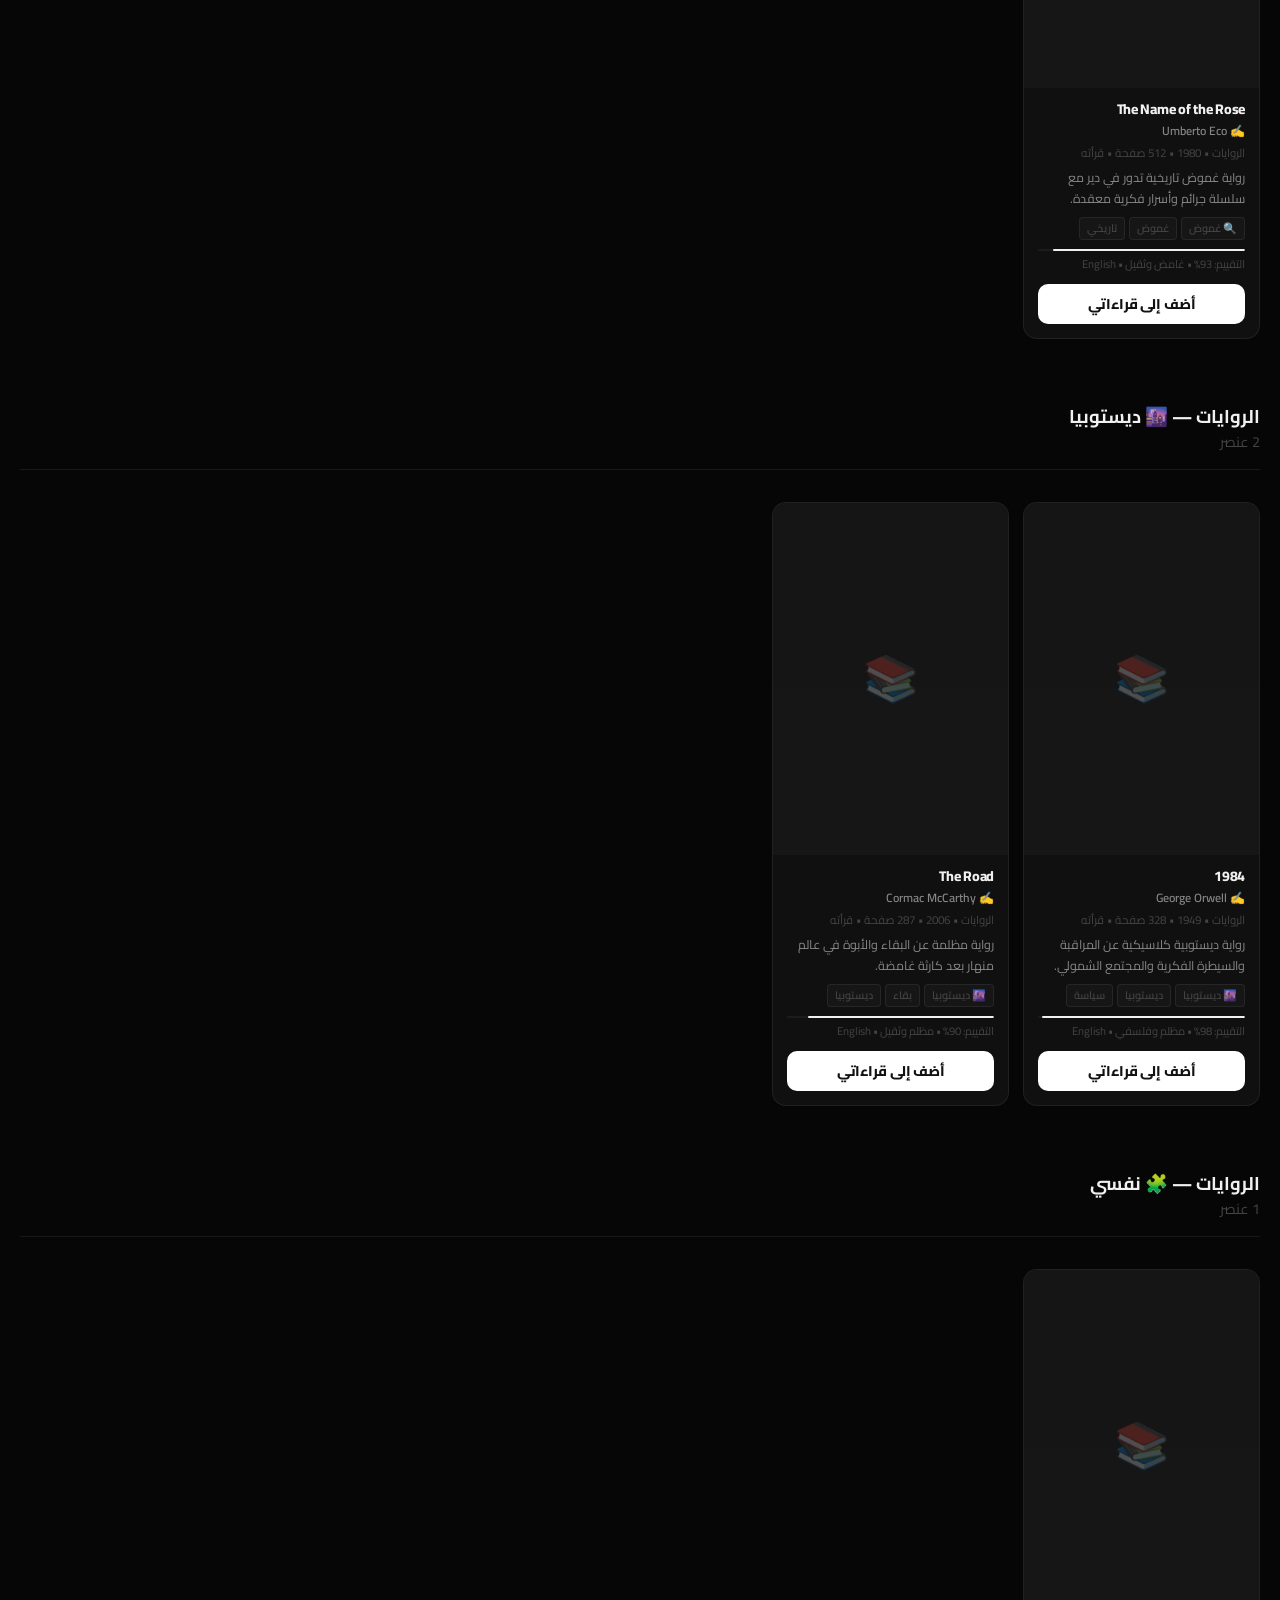
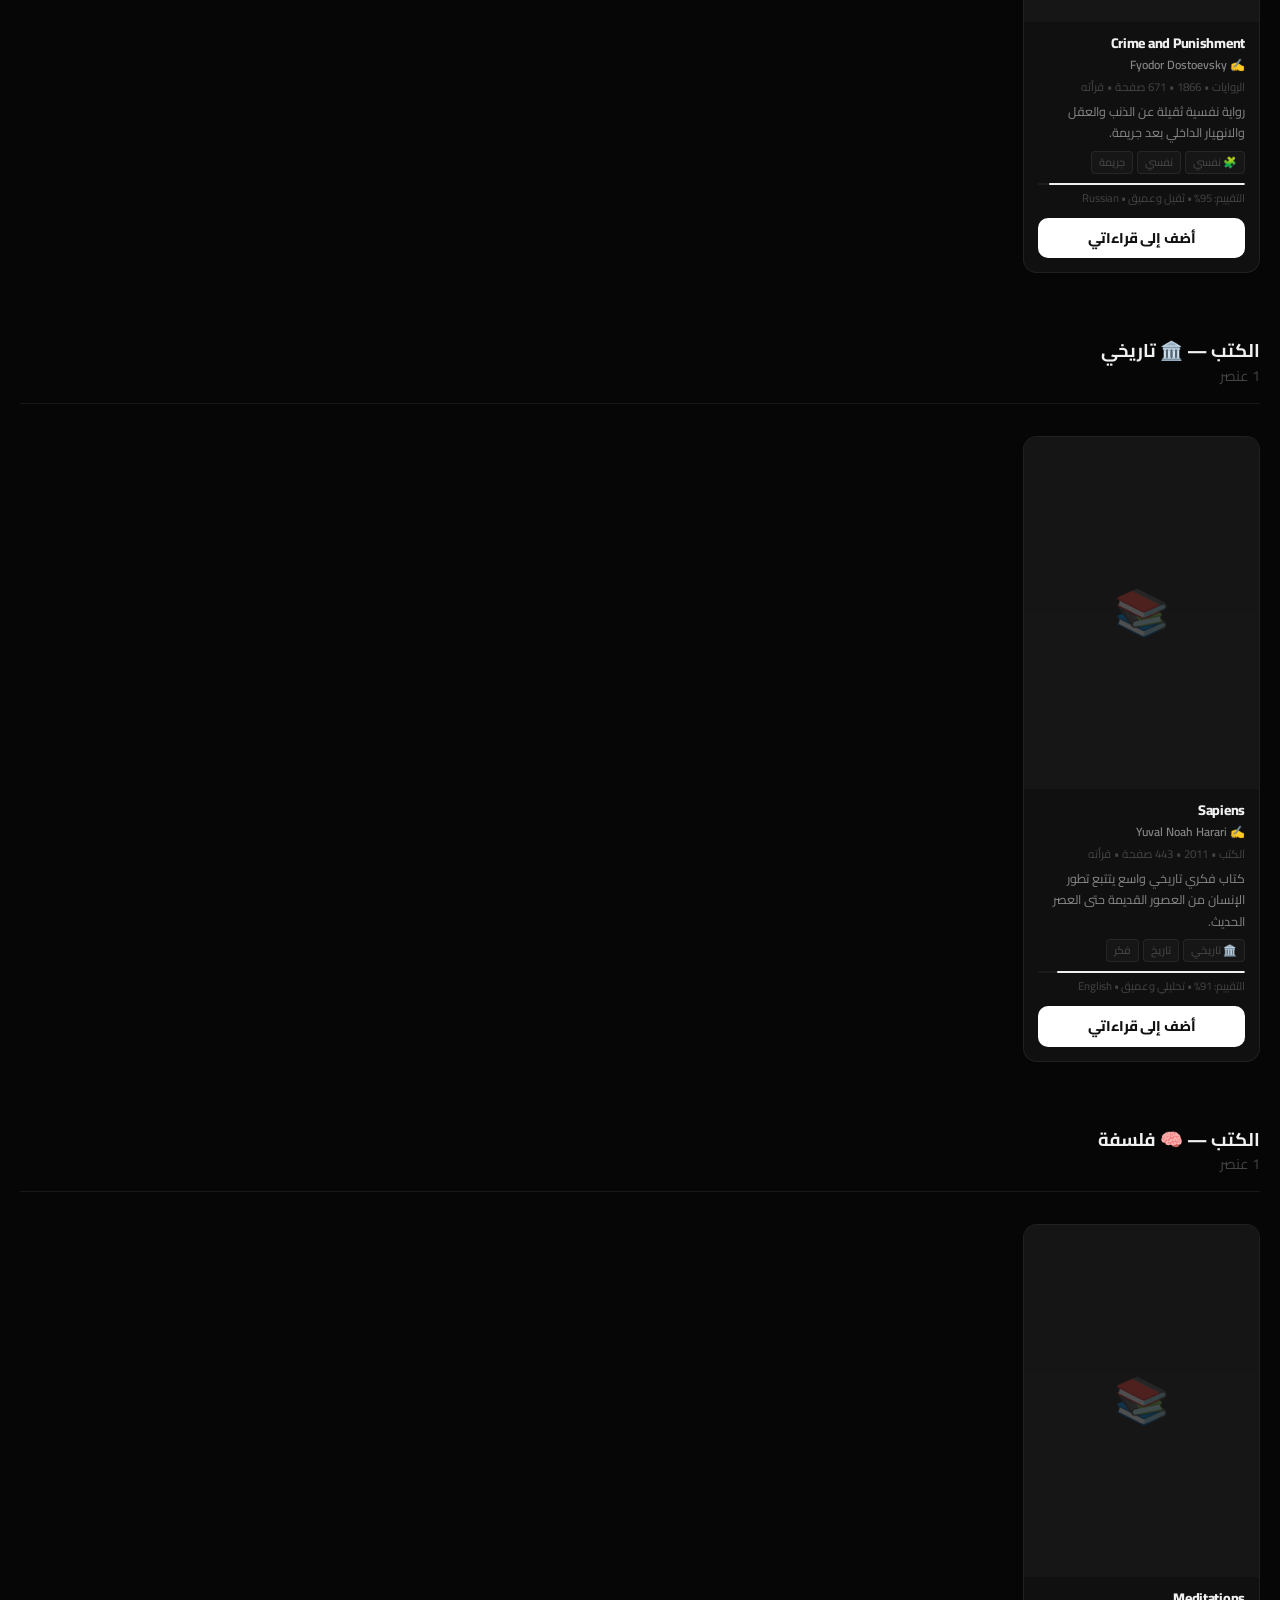
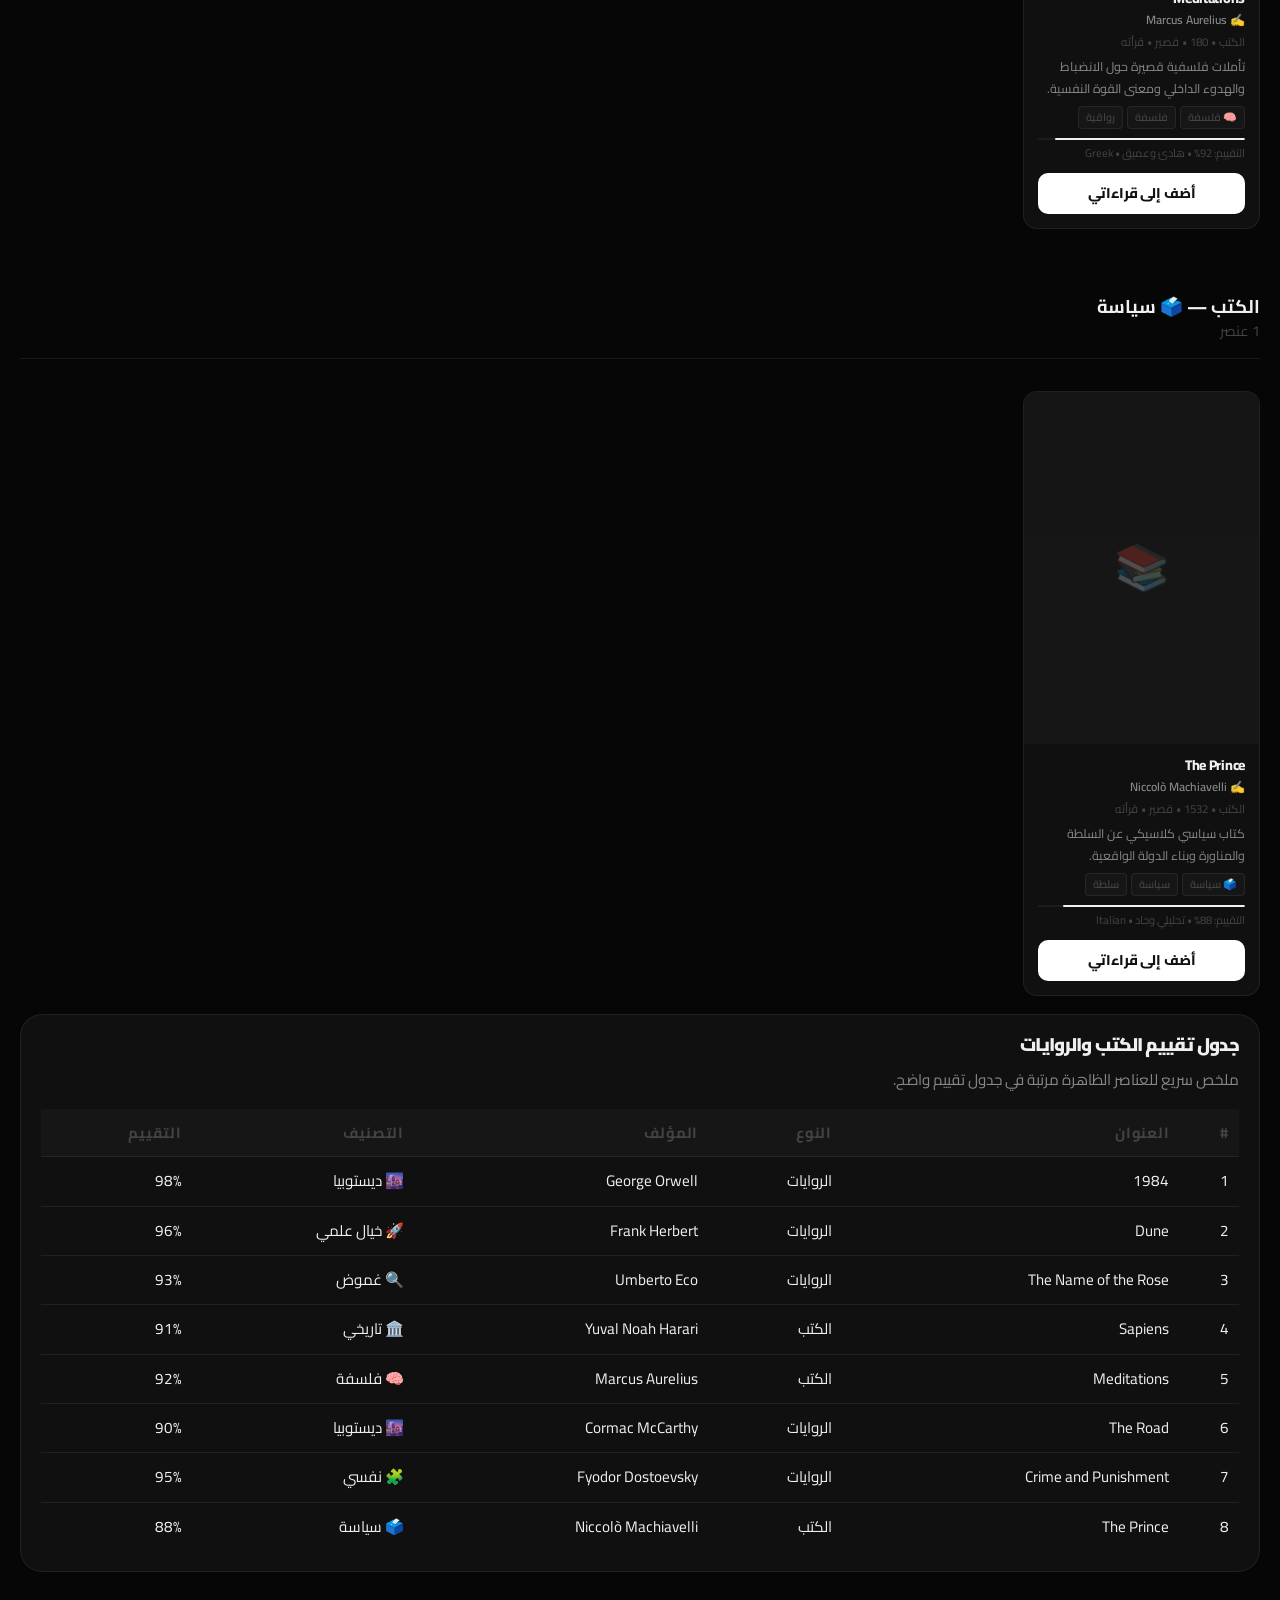
==== commit 69141a3e: "Update books.html" ====
--- a/books.html
+++ b/books.html
@@ -518,6 +518,8 @@
 </head>
 
 <body class="page-shell">
+  <div id="cursor"></div>
+  <div id="cursor-ring"></div>
   <header class="nav">
     <div class="container nav-inner">
       <a class="brand" href="index.html">المنصة</a>
@@ -2160,5 +2162,21 @@
 
     init();
   </script>
+  <script>
+    const _c=document.getElementById('cursor'),_r=document.getElementById('cursor-ring');
+    let _mx=0,_my=0,_rx=0,_ry=0;
+    if(_c&&_r){
+      document.addEventListener('mousemove',e=>{_mx=e.clientX;_my=e.clientY;_c.style.left=_mx+'px';_c.style.top=_my+'px';});
+      (function loop(){_rx+=(_mx-_rx)*0.12;_ry+=(_my-_ry)*0.12;_r.style.left=_rx+'px';_r.style.top=_ry+'px';requestAnimationFrame(loop);})();
+      document.querySelectorAll('a,button,.book-card,.pod-card,.media-card').forEach(el=>{
+        el.addEventListener('mouseenter',()=>document.body.classList.add('cursor-hover'));
+        el.addEventListener('mouseleave',()=>document.body.classList.remove('cursor-hover'));
+      });
+      document.addEventListener('mousedown',()=>document.body.classList.add('cursor-click'));
+      document.addEventListener('mouseup',()=>document.body.classList.remove('cursor-click'));
+    }
+    const _nav=document.querySelector('.nav');
+    window.addEventListener('scroll',()=>{if(_nav)_nav.style.boxShadow=window.scrollY>40?'0 1px 0 rgba(255,255,255,0.05),0 8px 28px rgba(0,0,0,0.4)':'';},{passive:true});
+  </script>
 </body>
 </html>
